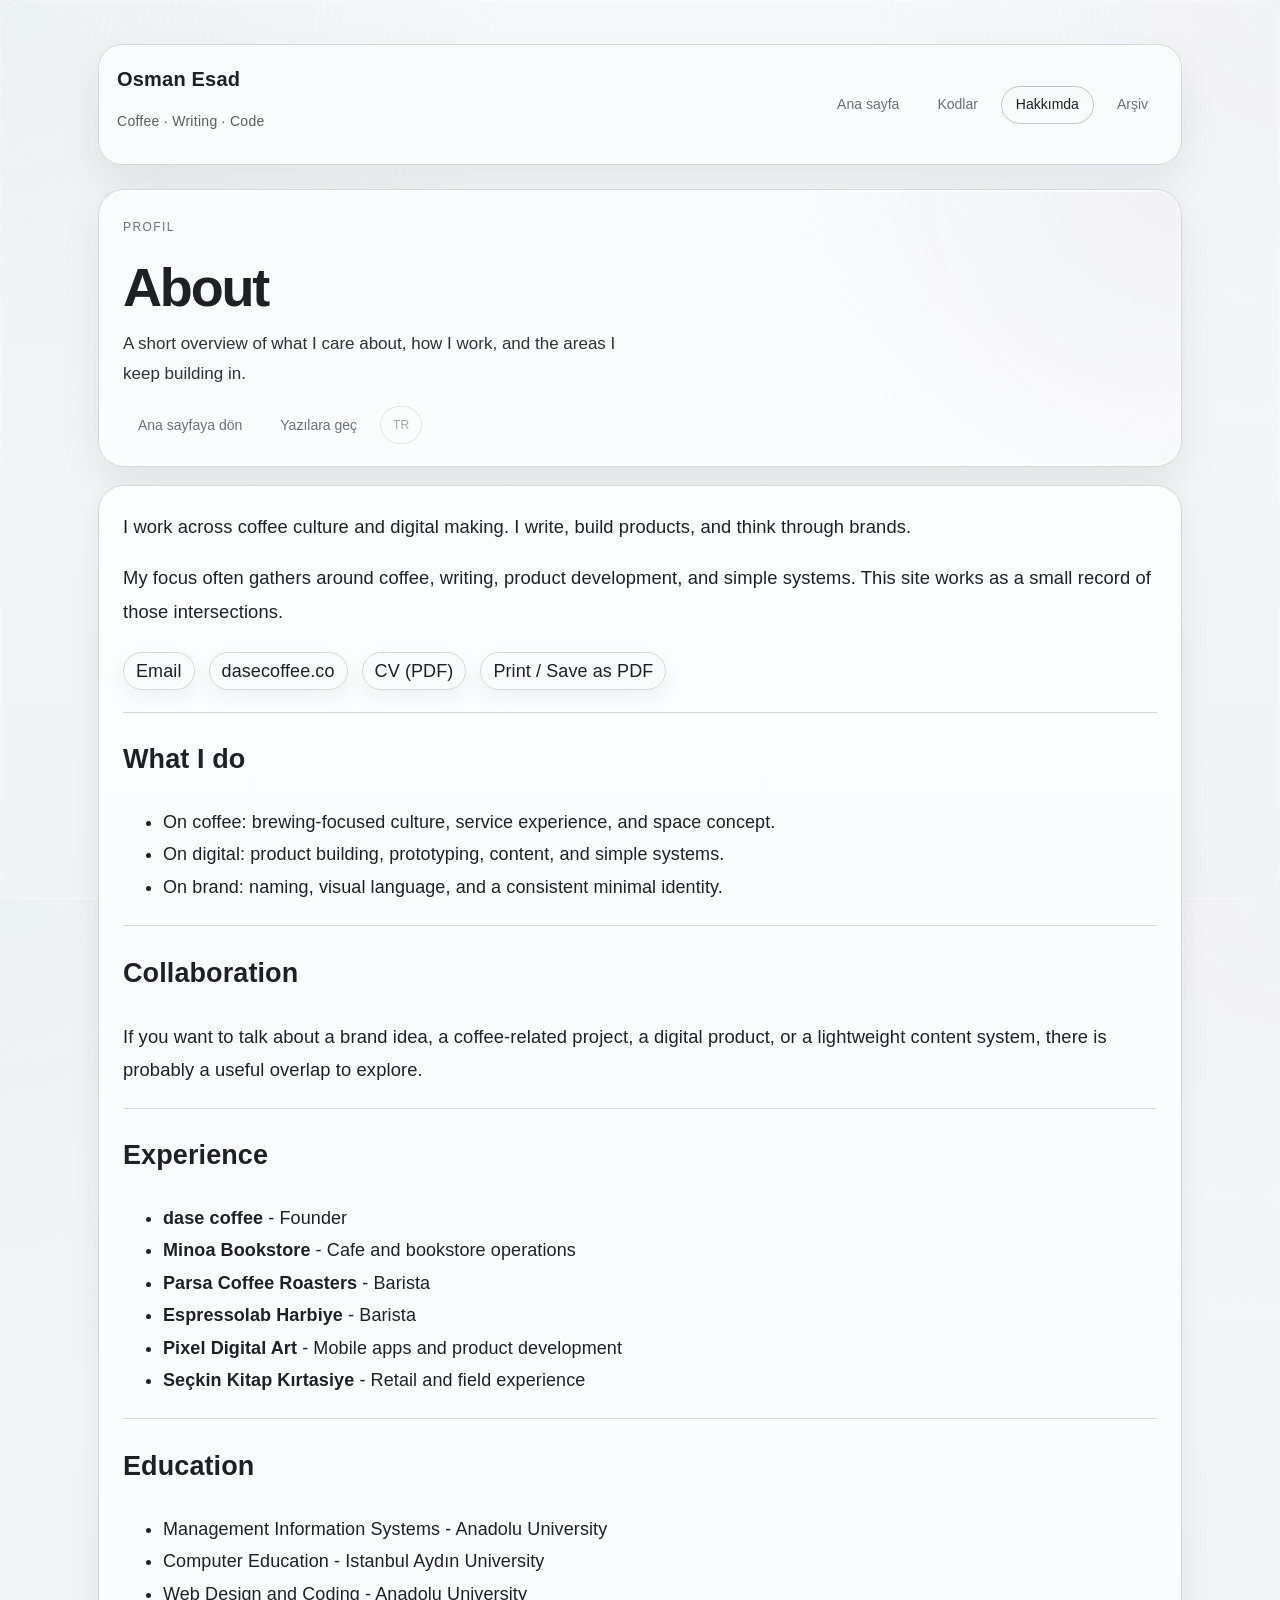
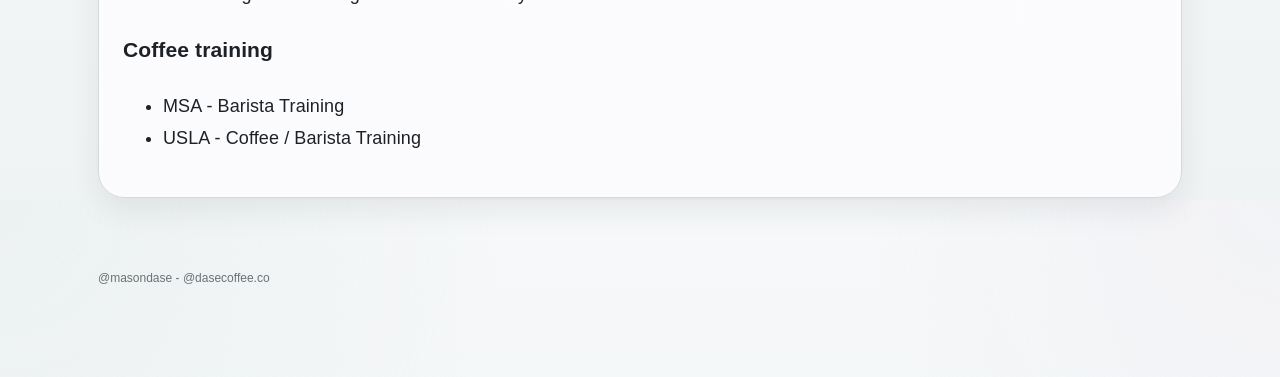
==== about.html @ 0a81fb75 "Finalize site polish and reader controls" ====
<!doctype html>
<html lang="tr">
<head>
  <meta charset="UTF-8" />
  <meta name="viewport" content="width=device-width, initial-scale=1.0" />
  <link rel="icon" href="./triquetra.png" type="image/x-icon" />
  <title>Osman Esad - Hakkımda</title>
  <meta
    name="description"
    content="Osman Esad Hoşbak - kahve, ürün geliştirme, yazı ve sade sistemler etrafında çalışan bir üretici."
  />
  <link rel="stylesheet" href="styles.css" />
  <style>
    .langBlock { display: none; }
    .langBlock.isActive { display: block; }

    .langSwitch {
      background: transparent;
      border: 1px solid var(--line);
      padding: 8px 12px;
      font-size: 12px;
      cursor: pointer;
      border-radius: 999px;
      color: var(--muted);
    }

    .langSwitch:hover {
      color: var(--text);
      background: var(--chip);
    }

    @media print {
      .siteBar,
      .langSwitch,
      .toTop {
        display: none !important;
      }
    }
  </style>
</head>
<body>
<main class="shell subpageShell">
  <header class="siteBar">
    <div class="siteBarBrand">
      <a class="name" href="index.html">Osman Esad</a>
      <p class="subtitle">Coffee · Writing · Code</p>
    </div>

    <nav class="siteBarNav" aria-label="Site bölümleri">
      <a class="sitePill" href="index.html">Ana sayfa</a>
      <a class="sitePill" href="projects.html">Kodlar</a>
      <a class="sitePill" href="about.html" aria-current="page">Hakkımda</a>
      <a class="sitePill" href="archive.html">Arşiv</a>
    </nav>
  </header>

  <section class="sectionHero">
    <div class="sectionHeroCard">
      <span class="homeEyebrow">Profil</span>
      <h1>
        <span class="langBlock isActive" data-lang="tr">Hakkımda</span>
        <span class="langBlock" data-lang="en">About</span>
      </h1>
      <p class="sectionHeroLead">
        <span class="langBlock isActive" data-lang="tr">
          Burada; neyin peşinde olduğumu, nasıl çalıştığımı ve hangi alanlarda üretmeye devam ettiğimi kısaca bulabilirsin.
        </span>
        <span class="langBlock" data-lang="en">
          A short overview of what I care about, how I work, and the areas I keep building in.
        </span>
      </p>
      <div class="sectionHeroActions">
        <a class="sitePill" href="index.html">Ana sayfaya dön</a>
        <a class="sitePill" href="archive.html">Yazılara geç</a>
        <button id="langToggle" class="langSwitch" type="button" aria-label="Switch language">
          <span class="langBlock isActive" data-lang="tr">EN</span>
          <span class="langBlock" data-lang="en">TR</span>
        </button>
      </div>
    </div>
  </section>

  <article class="aboutBody">
    <section class="langBlock isActive" data-lang="tr">
      <p>
        Kahve kültürü ile dijital üretimi bir arada sürdürüyorum.
        Yazıyor, ürünler geliştiriyor ve markalar üzerine düşünüyorum.
      </p>

      <p>
        İlgim çoğunlukla kahve, yazı, ürün geliştirme ve sade sistemler etrafında toplanıyor.
        Bu site de o kesişimlerin bir kaydı gibi çalışıyor.
      </p>

      <div class="actions" style="flex-wrap: wrap;">
        <a class="action" href="mailto:byesad@gmail.com" style="text-decoration:none;">E-posta</a>
        <a class="action" href="https://dasecoffee.co" target="_blank" rel="noopener" style="text-decoration:none;">dasecoffee.co</a>
        <a class="action" href="assets/Osman_Esad_Hosbak_CV_TR_2026.pdf" target="_blank" rel="noopener" style="text-decoration:none;">CV (PDF)</a>
        <a class="action" href="#" onclick="window.print(); return false;" style="text-decoration:none;">Yazdır / PDF al</a>
      </div>

      <hr />

      <h2>Ne yapıyorum?</h2>
      <ul>
        <li>Kahve tarafında: demleme odaklı kültür, servis deneyimi ve mekân kurgusu.</li>
        <li>Dijital tarafta: ürün geliştirme, prototipleme, içerik ve basit sistemler.</li>
        <li>Marka tarafında: isimlendirme, görsel dil ve tutarlı bir kimlik.</li>
      </ul>

      <hr />

      <h2>İş birliği</h2>
      <p>
        Yeni bir marka fikri, kahve odaklı bir proje, dijital bir ürün ya da hafif ama düzenli bir içerik sistemi
        üzerine konuşmak istersen ortak bir zemin bulabiliriz.
      </p>

      <hr />

      <h2>Deneyim</h2>
      <ul>
        <li><strong>dase coffee</strong> - Kurucu</li>
        <li><strong>Minoa Bookstore</strong> - Kafe ve kitap tarafında operasyon</li>
        <li><strong>Parsa Coffee Roasters</strong> - Barista</li>
        <li><strong>Espressolab Harbiye</strong> - Barista</li>
        <li><strong>Pixel Digital Art</strong> - Mobil uygulama ve ürün geliştirme</li>
        <li><strong>Seçkin Kitap Kırtasiye</strong> - Perakende satış ve saha deneyimi</li>
      </ul>

      <hr />

      <h2>Eğitim</h2>
      <ul>
        <li>Yönetim Bilişim Sistemleri - Anadolu Üniversitesi</li>
        <li>Bilgisayar Öğretmenliği - İstanbul Aydın Üniversitesi</li>
        <li>Web Tasarım ve Kodlama - Anadolu Üniversitesi</li>
      </ul>

      <h3>Kahve eğitimleri</h3>
      <ul>
        <li>MSA - Barista Eğitimi</li>
        <li>USLA - Kahve / Barista Eğitimi</li>
      </ul>
    </section>

    <section class="langBlock" data-lang="en">
      <p>
        I work across coffee culture and digital making.
        I write, build products, and think through brands.
      </p>

      <p>
        My focus often gathers around coffee, writing, product development, and simple systems.
        This site works as a small record of those intersections.
      </p>

      <div class="actions" style="flex-wrap: wrap;">
        <a class="action" href="mailto:byesad@gmail.com" style="text-decoration:none;">Email</a>
        <a class="action" href="https://dasecoffee.co" target="_blank" rel="noopener" style="text-decoration:none;">dasecoffee.co</a>
        <a class="action" href="assets/Osman_Esad_Hosbak_CV_EN_2026.pdf" target="_blank" rel="noopener" style="text-decoration:none;">CV (PDF)</a>
        <a class="action" href="#" onclick="window.print(); return false;" style="text-decoration:none;">Print / Save as PDF</a>
      </div>

      <hr />

      <h2>What I do</h2>
      <ul>
        <li>On coffee: brewing-focused culture, service experience, and space concept.</li>
        <li>On digital: product building, prototyping, content, and simple systems.</li>
        <li>On brand: naming, visual language, and a consistent minimal identity.</li>
      </ul>

      <hr />

      <h2>Collaboration</h2>
      <p>
        If you want to talk about a brand idea, a coffee-related project, a digital product,
        or a lightweight content system, there is probably a useful overlap to explore.
      </p>

      <hr />

      <h2>Experience</h2>
      <ul>
        <li><strong>dase coffee</strong> - Founder</li>
        <li><strong>Minoa Bookstore</strong> - Cafe and bookstore operations</li>
        <li><strong>Parsa Coffee Roasters</strong> - Barista</li>
        <li><strong>Espressolab Harbiye</strong> - Barista</li>
        <li><strong>Pixel Digital Art</strong> - Mobile apps and product development</li>
        <li><strong>Seçkin Kitap Kırtasiye</strong> - Retail and field experience</li>
      </ul>

      <hr />

      <h2>Education</h2>
      <ul>
        <li>Management Information Systems - Anadolu University</li>
        <li>Computer Education - Istanbul Aydın University</li>
        <li>Web Design and Coding - Anadolu University</li>
      </ul>

      <h3>Coffee training</h3>
      <ul>
        <li>MSA - Barista Training</li>
        <li>USLA - Coffee / Barista Training</li>
      </ul>
    </section>
  </article>

  <footer>@masondase - @dasecoffee.co</footer>
</main>

<script>
  const toggle = document.getElementById("langToggle");

  function setLang(lang) {
    document.documentElement.lang = lang;

    document.querySelectorAll(".langBlock").forEach((el) => {
      const elLang = el.getAttribute("data-lang");
      if (!elLang) return;
      el.classList.toggle("isActive", elLang === lang);
    });

    document.title = lang === "tr" ? "Osman Esad - Hakkımda" : "Osman Esad - About";

    try { localStorage.setItem("about_lang", lang); } catch (_) {}
  }

  const saved = (() => {
    try {
      const v = localStorage.getItem("about_lang");
      if (v === "tr" || v === "en") return v;
    } catch (_) {}
    const navLang = (navigator.language || "").toLowerCase();
    return navLang.startsWith("tr") ? "tr" : "en";
  })();

  setLang(saved);

  toggle.addEventListener("click", () => {
    const next = document.documentElement.lang === "tr" ? "en" : "tr";
    setLang(next);
  });
</script>

<button class="toTop" id="toTop" aria-label="Sayfa başına dön" title="Yukarı">↑</button>
<script>
  const toTopBtn = document.getElementById("toTop");
  if (toTopBtn) {
    const toggleTop = () => toTopBtn.classList.toggle("show", window.scrollY > 500);
    window.addEventListener("scroll", toggleTop, { passive: true });
    toggleTop();
    toTopBtn.addEventListener("click", () => window.scrollTo({ top: 0, behavior: "smooth" }));
  }
</script>
</body>
</html>
---- styles.css ----
:root{
  --bg:#f0f3f4;--text:#1d2126;--muted:#697279;--line:#d3d9dd;
  --chip:#fafbfc;--chipText:#1d2126;--shadow: rgba(29,33,38,0.08);
  --accent:#d3dfde;--accent-strong:#9bb2b0;--surface:#fcfdfe;
  --plum:#8a8196;--plum-soft:#e6e1ec;
  --fontSize:19px;
  --readerFontSize:19px;
  --fontBody:"Segoe UI Variable Text","Segoe UI","Noto Sans","Tahoma","Helvetica Neue",Arial,sans-serif;
  --fontDisplay:"Segoe UI Variable Display","Segoe UI Variable Text","Segoe UI","Noto Sans","Helvetica Neue",Arial,sans-serif;
}

*{box-sizing:border-box;}
html,body{height:100%;}
body{
  margin:0;background:
    radial-gradient(circle at top left, color-mix(in srgb, var(--accent) 28%, transparent) 0%, transparent 32%),
    radial-gradient(circle at top right, color-mix(in srgb, var(--plum-soft) 24%, transparent) 0%, transparent 26%),
    linear-gradient(180deg, #f6f8f9 0%, var(--bg) 100%);
  color:var(--text);
  font-family:var(--fontBody);
  line-height:1.8;-webkit-font-smoothing:antialiased;text-rendering:optimizeLegibility;
  position:relative;
}

.shell{max-width:1080px;margin:0 auto;padding:44px 18px 88px;}
header{display:flex;align-items:flex-start;justify-content:space-between;gap:16px;margin-bottom:18px;}
.homeShell{max-width:1120px;}
.homeHeader{margin-bottom:30px;}
.name{
  font-size:20px;
  font-weight:700;
  letter-spacing:0.01em;
  color:var(--text);
  text-decoration:none;
  font-family:var(--fontDisplay);
}

.name:hover{
  opacity:.55; /* çok hafif bir geri bildirim */
}


/* Layout: içerik + sağ menü */
.layout{display:grid;grid-template-columns: 1fr 260px;gap:28px;align-items:start;margin-top:18px;}
.page{max-width:760px;padding-right:2px;}

aside{
  position:sticky;top:14px;align-self:start;
  border:none;background:transparent;box-shadow:none;overflow:visible;
  padding-left:12px;border-left:1px solid var(--line);
}
.asideHeader{display:flex;align-items:center;justify-content:space-between;gap:10px;padding:0 0 10px;border-bottom:1px solid var(--line);margin-bottom:10px;}
.asideTitle{font-size:12px;color:var(--muted);letter-spacing:0.2px;}
.asideActions{display:flex;gap:8px;align-items:center;}

.asideBtn{
  border:1px solid transparent;background:transparent;color:var(--muted);
  border-radius:999px;height:30px;padding:0 10px;cursor:pointer;font-size:13px;
  text-decoration:none;display:inline-flex;align-items:center;
}
.asideBtn:hover{color:var(--text);background:color-mix(in srgb, var(--surface) 84%, var(--accent) 16%);border-color:color-mix(in srgb, var(--accent-strong) 28%, var(--line) 72%);}
.asideBtn:active{transform:translateY(1px);}

.postList{list-style:none;padding:0;margin:0;display:flex;flex-direction:column;gap:8px;max-height:calc(100vh - 190px);overflow:auto;}
.postLink{display:block;text-decoration:none;color:var(--text);padding:6px 2px;border-radius:10px;}
.postLink:hover{background:color-mix(in srgb, var(--chip) 55%, transparent);}
.postLink[aria-current="true"]{background:color-mix(in srgb, var(--chip) 75%, transparent);}
.postMeta{display:block;font-size:12px;color:var(--muted);margin-top:2px;}

.toolbar{
  display:flex;align-items:center;justify-content:space-between;gap:12px;
  padding:10px 12px;border:1px solid var(--line);border-radius:14px;
  background:color-mix(in srgb, var(--surface) 92%, var(--accent) 8%);
  box-shadow:0 6px 20px var(--shadow);margin:10px 0 24px;
}
.group{display:flex;align-items:center;gap:10px;min-width:0;}
.label{font-size:12px;color:var(--muted);white-space:nowrap;}
.seg{display:flex;gap:6px;align-items:center;}
.iconBtn{
  width:34px;height:34px;border-radius:10px;border:1px solid var(--line);
  background:var(--chip);color:var(--chipText);display:grid;place-items:center;cursor:pointer;user-select:none;
}
.iconBtn:hover{filter:brightness(0.98);}
.iconBtn:active{transform:translateY(1px);}

.dots{display:flex;gap:8px;align-items:center;}
.dot{width:16px;height:16px;border-radius:999px;border:1px solid color-mix(in srgb, var(--text) 18%, transparent);cursor:pointer;position:relative;overflow:hidden;}
.dot[aria-pressed="true"]::after{content:"";position:absolute;inset:3px;border-radius:999px;border:1.5px solid color-mix(in srgb, var(--text) 55%, transparent);}

.divider{height:1px;background:var(--line);margin:18px 0 26px;}

article{font-size:var(--fontSize);letter-spacing:0.1px;}
article h1{font-size:32px;line-height:1.15;margin:0 0 14px;font-weight:700;letter-spacing:-0.02em;font-family:var(--fontDisplay);}
article h2,
article h3,
.archiveTitle,
.homePanelHeader h2,
.readerHeader h2,
.quickCard strong,
.featuredEntry strong,
.stackLink strong,
.sectionHeroCard h1{
  font-family:var(--fontDisplay);
  font-weight:700;
}
.archiveItem .t,
.homeListTitle{
  font-family:var(--fontDisplay);
}
.dateLine{font-size:13px;color:var(--muted);margin-bottom:18px;}
article p{margin:0 0 18px;font-size:1.02em;}
article blockquote{margin:0 0 18px;padding:4px 0 4px 16px;border-left:3px solid color-mix(in srgb, var(--accent-strong) 68%, var(--plum) 32%);color:color-mix(in srgb, var(--text) 82%, var(--muted) 18%);}
article pre{padding:12px 14px;border-radius:14px;border:1px solid var(--line);background:linear-gradient(180deg, color-mix(in srgb, var(--surface) 88%, var(--accent) 12%), color-mix(in srgb, var(--surface) 96%, var(--plum-soft) 4%));overflow:auto;box-shadow:inset 0 1px 0 rgba(255,255,255,0.7);}
article hr{border:none;border-top:1px solid var(--line);margin:22px 0;}
article a{color:inherit;text-decoration:underline;text-decoration-color:color-mix(in srgb, var(--text) 30%, transparent);text-underline-offset:3px;}

.actions{display:flex;align-items:center;gap:14px;margin-top:24px;}
.action{
  display:inline-flex;align-items:center;gap:8px;border:1px solid var(--line);
  background:linear-gradient(180deg, color-mix(in srgb, var(--surface) 90%, var(--accent) 10%), color-mix(in srgb, var(--surface) 96%, var(--plum-soft) 4%));color:var(--chipText);padding:9px 12px;border-radius:999px;cursor:pointer;user-select:none;
  box-shadow:0 8px 20px rgba(28,32,37,0.06), inset 0 1px 0 rgba(255,255,255,0.72);
}
.action:hover{filter:brightness(0.98);}
.action:active{transform:translateY(1px);}
.count{font-size:13px;color:var(--muted);padding-left:2px;}
.heart,
.plane{width:15px;height:15px;display:block;}
/* --- HEART (like) clipping fix --- */
/* --- Heart: clip + alignment fix (safe) --- */
.action{ line-height: 1; }

.action .heart{
  overflow: visible;   /* SVG stroke taşarsa kesilmesin */
}



.liked .heartPath{fill:#e11d48;stroke:#e11d48;}



footer{margin-top:70px;color:var(--muted);font-size:12px;}

/* Archive page */
.shell-archive{max-width:920px;}
.archiveHeader{display:flex;align-items:baseline;justify-content:space-between;gap:12px;flex-wrap:wrap;margin-bottom:18px;}
.archiveTitle{font-size:22px;font-weight:700;letter-spacing:-0.2px;margin:0;}
.archiveMeta{font-size:13px;color:var(--muted);}
.archiveTopbar{display:flex;gap:10px;align-items:center;flex-wrap:wrap;}
.archiveControls{display:flex;gap:10px;align-items:center;flex-wrap:wrap;margin:18px 0 14px;}
.archiveSearch{border:1px solid var(--line);border-radius:999px;padding:10px 12px;font-size:14px;min-width:260px;background:var(--surface);color:var(--text);}
.archiveList2{list-style:none;padding:0;margin:18px 0 0;display:flex;flex-direction:column;gap:10px;}
.archiveItem{border:1px solid var(--line);background:color-mix(in srgb, var(--surface) 88%, var(--accent) 12%);border-radius:16px;padding:12px 12px;}
.archiveItem{box-shadow:0 10px 24px rgba(28,32,37,0.05), inset 0 1px 0 rgba(255,255,255,0.7);}
.archiveItem a{text-decoration:none;color:var(--text);}
.archiveItem a:hover{text-decoration:underline;}
.archiveItem .t{font-weight:650;}
.archiveItem .e{font-size:13px;color:var(--muted);margin-top:6px;}
.archiveItem .d{font-size:12px;color:var(--muted);margin-top:8px;}

@media (max-width:920px){
  .layout{grid-template-columns:1fr;}
  aside{position:relative;top:auto;padding-left:0;border-left:none;border-top:1px solid var(--line);padding-top:14px;}
  .postList{max-height:none;}
  
}

/* ================================
   Medium içerik – responsive fix
   ================================ */

/* Görseller ve medya elemanları taşmasın */
#content img,
#content video,
#content iframe,
#content embed,
#content object {
  max-width: 100%;
  height: auto;
  display: block;
}

/* Medium bazen inline width verir → ez */
#content img {
  width: auto !important;
}

/* Figure / caption düzeni */
#content figure {
  margin: 0 0 18px;
}

#content figcaption {
  font-size: 12px;
  color: var(--muted);
  margin-top: 8px;
  line-height: 1.4;
}

/* Uzun kelime / link / code taşmaları */
#content {
  overflow-wrap: anywhere;
  word-break: break-word;
}

/* Geniş code blokları yatay kayabilsin */
#content pre {
  max-width: 100%;
  overflow-x: auto;
}

/* YouTube / iframe embed’ler */
#content iframe {
  width: 100%;
  max-width: 100%;
  aspect-ratio: 16 / 9;
  border: none;
}

/* --- Archive timeline --- */
.timeline{
  display:flex;
  flex-wrap:wrap;
  gap:10px;
  margin: 10px 0 18px;
}

.timeline button{
  border:none;
  background:transparent;
  color:var(--muted);
  font-size:13px;
  cursor:pointer;
  padding:4px 6px;
  border-radius:6px;
}

.timeline button:hover{
  color:var(--text);
  background:var(--chip);
}

/* --- Scroll to top button --- */
.toTop{
  position: fixed;
  right: 16px;
  bottom: 16px;
  width: 42px;
  height: 42px;
  border-radius: 999px;
  border: 1px solid var(--line);
  background: var(--chip);
  color: var(--text);
  cursor: pointer;
  display: grid;
  place-items: center;
  box-shadow: 0 10px 30px var(--shadow);
  opacity: 0;
  pointer-events: none;
  transform: translateY(6px);
  transition: opacity .15s ease, transform .15s ease;
}

.toTop.show{
  opacity: 1;
  pointer-events: auto;
  transform: translateY(0);
}

.toTop:hover{ filter: brightness(0.98); }
.toTop:active{ transform: translateY(1px); }

/* --- Mobile quick posts access --- */
.mobileMenuBtn{
  display:none;
  
  background:transparent;
  color:var(--muted);
  font-size:14px;
  padding:6px 10px;
  border-radius:10px;
  cursor:pointer;
  border-color: rgb(80, 80, 80);
}
.mobileMenuBtn:hover{ color:var(--text); background:var(--chip); }

/* Drawer (mobile) */
.drawerBackdrop{
  position:fixed;
  inset:0;
  background: rgba(0,0,0,0.25);
  backdrop-filter: blur(6px);
  z-index: 50;
}

.drawer{
  position:fixed;
  left:0; right:0; bottom:0;
  background: var(--bg);
  border-top:1px solid var(--line);
  border-radius: 16px 16px 0 0;
  padding: 10px 12px 14px;
  z-index: 60;
  max-height: 72vh;
  overflow:auto;
  box-shadow: 0 -18px 40px var(--shadow);
}

.drawerTop{
  display:flex;
  align-items:center;
  justify-content:space-between;
  gap:10px;
  padding: 6px 2px 10px;
  border-bottom: 1px solid var(--line);
  margin-bottom: 10px;
}

.drawerTitle{ font-size:12px; color:var(--muted); letter-spacing:.2px; }

.drawerClose{
  border:1px solid var(--line);
  background: var(--chip);
  color: var(--text);
  border-radius: 10px;
  width: 34px;
  height: 34px;
  cursor:pointer;
}

.drawerList{
  list-style:none;
  padding:0;
  margin:0;
  display:flex;
  flex-direction:column;
  gap:6px;
}

.drawerLink{
  display:block;
  text-decoration:none;
  color:var(--text);
  padding: 10px 10px;
  border-radius: 12px;
}
.drawerLink:hover{ background: var(--chip); }

.drawerMeta{ display:block; font-size:12px; color:var(--muted); margin-top:4px; }

.drawerArchive{
  display:inline-flex;
  margin-top: 10px;
  text-decoration:none;
  color:var(--muted);
  padding: 8px 10px;
  border-radius: 999px;
}
.drawerArchive:hover{ color:var(--text); background: var(--chip); }

/* Mobilde header’a “Yazılar” butonu aç */
@media (max-width: 920px){
  header{ align-items:center; }
  .mobileMenuBtn{ display:inline-flex; }
}

/* --- Like heart final fix --- */
.action{
  line-height: 1;
}

.action .heart{
  overflow: visible;
  flex-shrink: 0;
}

/* ===============================
   Social icons (brand SVG imgs)
   =============================== */

.iconLinks{
  display:flex;
  gap:10px;
  flex-wrap:wrap;
  justify-content:flex-end;
}

.social{
  width:32px;
  height:32px;
  display:grid;
  place-items:center;
  border-radius:10px;
  text-decoration:none;
  transition: background .15s ease, transform .15s ease, border-color .15s ease;
  border:1px solid transparent;
}

.social img{
  width:18px;
  height:18px;
  display:block;
}

.social:hover{
  background: color-mix(in srgb, var(--surface) 84%, var(--accent) 16%);
  border-color: color-mix(in srgb, var(--accent-strong) 36%, var(--line) 64%);
  transform: translateY(-1px);
}

.social:active{
  transform: translateY(0);
}

/* Text link inside iconLinks (e.g., Hakkımda) */
.textLink{
  border:none;
  background:transparent;
  color:var(--muted);
  border-radius:999px;
  height:32px;
  padding:0 10px;
  cursor:pointer;
  font-size:13px;
  text-decoration:none;
  display:inline-flex;
  align-items:center;
  line-height:32px;
}

.textLink:hover{ color:var(--text); background:var(--chip); }
.textLink:active{ transform: translateY(1px); }

.textLink.active,
.textLink[aria-current="page"]{
  color:var(--text);
  background:color-mix(in srgb, var(--chip) 75%, transparent);
}

@media (max-width: 920px){
  .iconLinks{
    justify-content:flex-start;
  }
}

.build-badge {
  margin-top: 14px;
  font-size: 12px;
  opacity: .75;
}

.build-badge a {
  text-decoration: none;
  border-bottom: 1px solid currentColor;
}

.site-title{
  display:flex;
  align-items: baseline;
  gap: 10px;
  flex-wrap: wrap;          /* ✅ taşmayı engeller */
}

.beta-badge{
  font-size: 12px;
  letter-spacing: .04em;
  opacity: .5;
  text-transform: lowercase;
  white-space: nowrap;      /* desktop'ta tek satır */
}

/* Mobil: badge alt satıra geçsin */
@media (max-width: 520px){
  .beta-badge{
    white-space: normal;    /* ✅ gerekirse satır kır */
    font-size: 11px;
    opacity: .45;
  }
}

/* ===== NAVIGATION ===== */

.nav {
  display: flex;
  gap: 18px;
}

.nav a {
  text-decoration: none;
  color: inherit;
  font-size: 14px;
  opacity: 0.7;
  transition: opacity 0.2s ease, border-color 0.2s ease;
  border-bottom: 1px solid transparent;
  padding-bottom: 2px;
}

.nav a:hover {
  opacity: 1;
}

.nav a.active {
  opacity: 1;
  border-bottom: 1px solid currentColor;
}

/* Brand link */
.brand {
  text-decoration: none;
  color: inherit;
  font-weight: 600;
}

/* Header layout iyileştirme */
.top {
  border-bottom: 1px solid rgba(0,0,0,0.06);
  margin-bottom: 32px;
}

.top .wrap {
  display: flex;
  justify-content: space-between;
  align-items: center;
  padding: 20px 0;
}

.subtitle {
  margin-top: 6px;
  font-size: 14px;
  opacity: 0.72;
  letter-spacing:.02em;
}

.homeHero{
  display:grid;
  grid-template-columns:minmax(0, 1.25fr) minmax(320px, 0.75fr);
  gap:22px;
  margin: 8px 0 22px;
}

.heroCopy,
.homePanel,
.homeIntroCard,
.quickCard{
  border:1px solid var(--line);
  background:linear-gradient(180deg, color-mix(in srgb, var(--surface) 92%, var(--accent) 8%), color-mix(in srgb, var(--surface) 97%, var(--plum-soft) 3%));
  box-shadow:0 18px 40px var(--shadow), inset 0 1px 0 rgba(255,255,255,0.78);
  position:relative;
}

.heroCopy::before,
.homePanel::before,
.homeIntroCard::before,
.quickCard::before,
.readerArticle::before,
.readerAside::before,
.siteBar::before,
.sectionHeroCard::before,
.panelBlock::before,
.aboutBody::before{
  content:"";
  position:absolute;
  inset:1px;
  border-radius:inherit;
  border:1px solid rgba(255,255,255,0.45);
  pointer-events:none;
}

.heroCopy{
  padding:24px 26px;
  border-radius:28px;
  overflow:hidden;
}

.heroCopy::after{
  content:"";
  position:absolute;
  inset:auto -40px -80px auto;
  width:220px;
  height:220px;
  border-radius:999px;
  background:
    radial-gradient(circle, color-mix(in srgb, var(--accent-strong) 24%, transparent) 0%, transparent 58%),
    radial-gradient(circle at 30% 30%, color-mix(in srgb, var(--plum-soft) 18%, transparent) 0%, transparent 64%);
  pointer-events:none;
}

.homeEyebrow{
  display:inline-flex;
  font-size:12px;
  text-transform:uppercase;
  letter-spacing:.12em;
  color:var(--muted);
  margin-bottom:12px;
}

.homeTitle{
  margin:0;
  max-width:11ch;
  font-size:clamp(36px, 6vw, 62px);
  line-height:1;
  letter-spacing:-0.05em;
  text-wrap:balance;
}

.homeLead{
  max-width:48ch;
  font-size:18px;
  line-height:1.72;
  color:color-mix(in srgb, var(--text) 82%, var(--muted) 18%);
  margin:14px 0 0;
  text-wrap:pretty;
}

.homeActions{
  display:flex;
  flex-wrap:wrap;
  gap:12px;
  margin-top:22px;
}

.homePrimary,
.homeSecondary{
  min-height:46px;
  padding:0 18px;
  border-radius:999px;
  display:inline-flex;
  align-items:center;
  justify-content:center;
  font-size:14px;
  text-decoration:none;
  cursor:pointer;
  transition:transform .15s ease, background .15s ease, color .15s ease, border-color .15s ease;
}

.homePrimary{
  background:linear-gradient(135deg, color-mix(in srgb, var(--accent-strong) 74%, var(--plum) 26%), color-mix(in srgb, var(--accent-strong) 54%, var(--plum-soft) 46%));
  color:var(--surface);
  border:1px solid transparent;
  box-shadow:0 14px 28px rgba(126,126,126,0.12);
}

.homeSecondary{
  background:linear-gradient(180deg, color-mix(in srgb, var(--surface) 88%, var(--plum-soft) 12%), color-mix(in srgb, var(--surface) 96%, var(--accent) 4%));
  color:var(--text);
  border:1px solid var(--line);
  box-shadow:inset 0 1px 0 rgba(255,255,255,0.72);
}

.homePrimary:hover,
.homeSecondary:hover,
.quickCard:hover,
.featuredEntry:hover,
.stackLink:hover{
  transform:translateY(-1px);
}

.homeIntroCard{
  border-radius:24px;
  padding:22px 24px;
  align-self:stretch;
  display:flex;
  flex-direction:column;
  justify-content:center;
}

.introLabel,
.quickMeta,
.featuredMeta{
  display:inline-flex;
  font-size:12px;
  letter-spacing:.08em;
  text-transform:uppercase;
  color:var(--muted);
}

.homeIntroCard p,
.compactText{
  margin:10px 0 0;
  font-size:17px;
  line-height:1.7;
}

.quickGrid{
  display:grid;
  grid-template-columns:repeat(4, minmax(0, 1fr));
  gap:14px;
  margin-bottom:22px;
}

.quickCard{
  border-radius:22px;
  padding:20px;
  text-decoration:none;
  color:var(--text);
}

.quickCard strong,
.featuredEntry strong,
.stackLink strong{
  display:block;
  font-size:20px;
  line-height:1.2;
  margin-top:12px;
}

.quickCard p,
.featuredEntry p,
.stackLink span{
  margin:10px 0 0;
  color:color-mix(in srgb, var(--text) 74%, var(--muted) 26%);
  line-height:1.72;
  font-size:15px;
}

.quickCard-primary{
  background:
    radial-gradient(circle at top left, color-mix(in srgb, var(--accent) 22%, transparent) 0%, transparent 38%),
    linear-gradient(145deg, color-mix(in srgb, var(--accent) 38%, var(--surface) 62%), color-mix(in srgb, var(--surface) 86%, var(--plum-soft) 14%));
}

.homeContent{
  display:grid;
  grid-template-columns:minmax(0, 1.35fr) minmax(280px, .8fr);
  gap:18px;
}

.homePanel{
  border-radius:26px;
  padding:22px;
}

.homePanelHeader{
  display:flex;
  align-items:flex-start;
  justify-content:space-between;
  gap:12px;
  margin-bottom:18px;
}

.homePanelHeader h2{
  margin:6px 0 0;
  font-size:28px;
  letter-spacing:-0.03em;
  text-wrap:balance;
}

.featuredEntry{
  display:block;
  padding:20px;
  border-radius:22px;
  background:linear-gradient(180deg, color-mix(in srgb, var(--surface) 90%, var(--accent) 10%), color-mix(in srgb, var(--surface) 96%, var(--plum-soft) 4%));
  color:var(--text);
  text-decoration:none;
  margin-bottom:14px;
  border:1px solid color-mix(in srgb, var(--line) 80%, var(--accent) 20%);
  box-shadow:0 14px 28px rgba(28,32,37,0.06), inset 0 1px 0 rgba(255,255,255,0.75);
}

.homeList{
  list-style:none;
  padding:0;
  margin:0;
  display:flex;
  flex-direction:column;
  gap:10px;
}

.homeListItem a{
  display:grid;
  grid-template-columns:minmax(0, 1fr) auto;
  gap:12px;
  align-items:center;
  text-decoration:none;
  color:var(--text);
  padding:14px 14px;
  border:1px solid transparent;
  border-bottom:1px solid var(--line);
  border-radius:16px;
  transition:background .15s ease, border-color .15s ease, transform .15s ease;
}

.homeListItem:last-child a{
  border-bottom:none;
}

.homeListItem a:hover{
  background:linear-gradient(180deg, color-mix(in srgb, var(--surface) 90%, var(--accent) 10%), color-mix(in srgb, var(--surface) 96%, var(--plum-soft) 4%));
  border-color:color-mix(in srgb, var(--accent-strong) 28%, var(--line) 72%);
  transform:translateY(-1px);
}

.homeListTitle{
  font-size:19px;
  line-height:1.35;
}

.homeListDate{
  font-size:13px;
  color:var(--muted);
  white-space:nowrap;
}

.homeSidebar{
  display:flex;
  flex-direction:column;
  gap:18px;
}

.readerShell{
  margin-top:24px;
  scroll-margin-top:24px;
}

.readerHeader{
  display:flex;
  align-items:flex-start;
  justify-content:space-between;
  gap:16px;
  margin-bottom:18px;
}

.readerHeaderMain{
  min-width:0;
}

.readerHeader h2{
  margin:6px 0 0;
  font-size:clamp(34px, 4.5vw, 54px);
  line-height:1.04;
  letter-spacing:-0.04em;
  text-wrap:balance;
}

.readerDate{
  margin-top:12px;
  color:var(--muted);
  font-size:14px;
}

.readerActions{
  display:flex;
  gap:8px;
  flex-wrap:wrap;
}

.readerTools{
  display:flex;
  flex-wrap:wrap;
  gap:10px;
  align-items:center;
  margin-top:14px;
}

.readerToolsLabel{
  font-size:12px;
  letter-spacing:.08em;
  text-transform:uppercase;
  color:var(--muted);
}

.readerLayout{
  display:grid;
  grid-template-columns:minmax(0, 1.4fr) minmax(260px, .7fr);
  gap:18px;
  align-items:start;
}

.readerArticle{
  border:1px solid var(--line);
  border-radius:26px;
  padding:26px;
  background:linear-gradient(180deg, color-mix(in srgb, var(--surface) 98%, white 2%), color-mix(in srgb, var(--surface) 95%, var(--accent) 5%));
  font-size:var(--readerFontSize);
  line-height:1.86;
  box-shadow:0 20px 42px rgba(28,32,37,0.08), inset 0 1px 0 rgba(255,255,255,0.82);
  position:relative;
}

.readerArticle p,
.readerArticle blockquote,
.readerArticle pre,
.readerArticle figure,
.readerArticle hr{
  margin:0 0 18px;
}

.readerArticle h1,
.readerArticle h2,
.readerArticle h3{
  line-height:1.2;
  letter-spacing:-0.03em;
}

.readerArticle blockquote{
  padding-left:16px;
  border-left:3px solid color-mix(in srgb, var(--plum) 42%, var(--accent-strong) 58%);
  color:color-mix(in srgb, var(--text) 84%, var(--muted) 16%);
}

.readerArticle pre{
  overflow:auto;
  padding:14px;
  border-radius:18px;
  background:var(--chip);
  border:1px solid var(--line);
}

.readerArticle img,
.readerArticle video,
.readerArticle iframe,
.readerArticle embed,
.readerArticle object{
  max-width:100%;
  height:auto;
}

.readerArticle iframe{
  width:100%;
  aspect-ratio:16 / 9;
  border:none;
}

.readerAside{
  border:1px solid var(--line);
  border-radius:26px;
  padding:22px;
  background:linear-gradient(180deg, color-mix(in srgb, var(--surface) 90%, var(--accent) 10%), color-mix(in srgb, var(--surface) 96%, var(--plum-soft) 4%));
  box-shadow:0 18px 34px rgba(28,32,37,0.06), inset 0 1px 0 rgba(255,255,255,0.75);
  position:relative;
}

.stackLinks{
  display:flex;
  flex-direction:column;
  gap:12px;
}

.stackLink{
  display:block;
  padding:16px 18px;
  border-radius:18px;
  background:linear-gradient(180deg, color-mix(in srgb, var(--surface) 88%, var(--accent) 12%), color-mix(in srgb, var(--surface) 96%, var(--plum-soft) 4%));
  text-decoration:none;
  color:var(--text);
  border:1px solid color-mix(in srgb, var(--accent-strong) 18%, var(--line) 82%);
  box-shadow:0 10px 24px rgba(28,32,37,0.04), inset 0 1px 0 rgba(255,255,255,0.72);
}

.compactPanel{
  background:color-mix(in srgb, var(--surface) 84%, var(--accent) 16%);
}

.homeEmpty{
  margin:0;
  color:var(--muted);
}

.subpageShell{
  max-width:1120px;
}

.siteBar{
  margin-bottom:24px;
  padding:16px 18px;
  border:1px solid var(--line);
  border-radius:24px;
  background:linear-gradient(180deg, color-mix(in srgb, var(--surface) 92%, var(--accent) 8%), color-mix(in srgb, var(--surface) 97%, var(--plum-soft) 3%));
  box-shadow:0 18px 40px var(--shadow), inset 0 1px 0 rgba(255,255,255,0.8);
  display:flex;
  align-items:center;
  justify-content:space-between;
  gap:16px;
}

.siteBarBrand{
  display:flex;
  flex-direction:column;
  gap:6px;
  min-width:0;
}

.siteBarNav{
  display:flex;
  flex-wrap:wrap;
  gap:8px;
  justify-content:flex-end;
}

.sitePill{
  min-height:38px;
  padding:0 14px;
  border-radius:999px;
  display:inline-flex;
  align-items:center;
  justify-content:center;
  text-decoration:none;
  font-size:14px;
  color:var(--muted);
  background:transparent;
  border:1px solid transparent;
  transition:background .15s ease, color .15s ease, border-color .15s ease, transform .15s ease;
}

.sitePill:hover{
  color:var(--text);
  background:linear-gradient(180deg, color-mix(in srgb, var(--surface) 88%, var(--accent) 12%), color-mix(in srgb, var(--surface) 96%, var(--plum-soft) 4%));
  transform:translateY(-1px);
}

.sitePill[aria-current="page"]{
  color:var(--text);
  background:linear-gradient(180deg, color-mix(in srgb, var(--surface) 86%, var(--plum-soft) 14%), color-mix(in srgb, var(--surface) 94%, var(--accent) 6%));
  border-color:color-mix(in srgb, var(--plum) 22%, var(--line) 78%);
  box-shadow:inset 0 1px 0 rgba(255,255,255,0.72);
}

.sectionHero{
  display:flex;
  align-items:flex-start;
  justify-content:space-between;
  gap:18px;
  margin-bottom:18px;
}

.sectionHeroCard{
  flex:1;
  border:1px solid var(--line);
  border-radius:26px;
  padding:22px 24px;
  background:
    radial-gradient(circle at top right, color-mix(in srgb, var(--plum-soft) 35%, transparent) 0%, transparent 34%),
    linear-gradient(180deg, color-mix(in srgb, var(--surface) 92%, var(--accent) 8%), color-mix(in srgb, var(--surface) 97%, var(--plum-soft) 3%));
  box-shadow:0 18px 40px var(--shadow), inset 0 1px 0 rgba(255,255,255,0.8);
  position:relative;
}

.sectionHeroCard h1{
  margin:8px 0 0;
  font-size:clamp(32px, 5vw, 54px);
  line-height:1.04;
  letter-spacing:-0.04em;
  text-wrap:balance;
}

.sectionHeroLead{
  margin:14px 0 0;
  max-width:56ch;
  color:color-mix(in srgb, var(--text) 78%, var(--muted) 22%);
  font-size:17px;
  line-height:1.75;
  text-wrap:pretty;
}

.sectionHeroActions{
  display:flex;
  flex-wrap:wrap;
  gap:8px;
  margin-top:18px;
}

.panelBlock{
  border:1px solid var(--line);
  border-radius:24px;
  padding:20px;
  background:linear-gradient(180deg, color-mix(in srgb, var(--surface) 93%, var(--accent) 7%), color-mix(in srgb, var(--surface) 98%, var(--plum-soft) 2%));
  box-shadow:0 12px 30px var(--shadow), inset 0 1px 0 rgba(255,255,255,0.72);
  position:relative;
}

.aboutBody{
  border:1px solid var(--line);
  border-radius:26px;
  padding:24px;
  background:linear-gradient(180deg, color-mix(in srgb, var(--surface) 98%, white 2%), color-mix(in srgb, var(--surface) 95%, var(--plum-soft) 5%));
  box-shadow:0 12px 30px var(--shadow), inset 0 1px 0 rgba(255,255,255,0.82);
  font-size:18px;
  line-height:1.8;
  position:relative;
}

/* =========================
   PRINT / CV MODE
========================= */

@media print {

  /* Sayfa ayarı */
  @page {
    size: A4;
    margin: 20mm;
  }

  body {
    background: #fff !important;
    color: #000 !important;
  }

  /* Header sadeleşsin */
  .iconLinks,
  .toTop,
  #langToggle,
  .actions {
    display: none !important;
  }

  .divider {
    margin: 12px 0 !important;
  }

  /* Daha kompakt metin */
  .shell {
    max-width: 100% !important;
  }

  h1 {
    font-size: 22px;
    margin-bottom: 6px;
  }

  h2 {
    font-size: 16px;
    margin-top: 18px;
    margin-bottom: 6px;
  }

  h3 {
    font-size: 14px;
    margin-top: 14px;
    margin-bottom: 4px;
  }

  p, li {
    font-size: 12px;
    line-height: 1.5;
  }

  ul {
    margin-top: 4px;
    margin-bottom: 8px;
  }

  hr {
    border: none;
    border-top: 1px solid #ccc;
    margin: 10px 0;
  }

  /* Linkler URL olarak da görünsün */
  a::after {
    content: " (" attr(href) ")";
    font-size: 10px;
    color: #555;
  }

  a[href^="mailto:"]::after {
    content: "";
  }

}/* About title + language switch */

@media (max-width: 980px){
  .homeHero,
  .homeContent,
  .quickGrid,
  .readerLayout{
    grid-template-columns:1fr;
  }

  .homeTitle{
    max-width:none;
  }

  .sectionHero,
  .siteBar{
    flex-direction:column;
    align-items:flex-start;
  }

  .siteBarNav{
    justify-content:flex-start;
    width:100%;
  }
}

@media (max-width: 640px){
  .shell{
    padding:22px 12px 84px;
  }

  .heroCopy,
  .homePanel,
  .homeIntroCard,
  .quickCard{
    border-radius:22px;
  }

  .heroCopy,
  .homePanel,
  .homeIntroCard,
  .quickCard,
  .featuredEntry{
    padding:16px;
  }

  .siteBar,
  .sectionHeroCard,
  .panelBlock,
  .aboutBody,
  .readerArticle,
  .readerAside{
    padding:16px;
    border-radius:20px;
  }

  .siteBar{
    gap:12px;
    margin-bottom:18px;
  }

  .siteBarBrand{
    gap:4px;
  }

  .siteBarNav{
    gap:6px;
  }

  .sitePill{
    min-height:34px;
    padding:0 12px;
    font-size:13px;
  }

  .homeTitle{
    font-size:clamp(30px, 11vw, 42px);
    line-height:1.02;
  }

  .homeLead,
  .homeIntroCard p,
  .compactText,
  .sectionHeroLead{
    font-size:16px;
    line-height:1.68;
  }

  .homeActions,
  .sectionHeroActions,
  .actions{
    gap:10px;
  }

  .homePrimary,
  .homeSecondary,
  .action{
    width:100%;
    justify-content:center;
  }

  .quickCard strong,
  .featuredEntry strong,
  .stackLink strong,
  .homePanelHeader h2{
    font-size:24px;
  }

  .homeListTitle{
    font-size:18px;
  }

  .archiveSearch{
    min-width:0;
    width:100%;
    font-size:16px;
  }

  .archiveControls{
    flex-direction:column;
    align-items:stretch;
  }

  .archiveControls .asideBtn{
    width:100%;
    justify-content:center;
    min-height:40px;
  }

  .readerArticle{
    font-size:18px;
    line-height:1.8;
  }

  .homeListItem a{
    grid-template-columns:1fr;
    gap:6px;
    padding:12px 0;
  }

  .homeListDate{
    white-space:normal;
  }

  .readerHeader{
    flex-direction:column;
  }

  .readerTools{
    width:100%;
  }

  .readerHeader h2,
  .sectionHeroCard h1{
    font-size:clamp(28px, 10vw, 38px);
  }
}

@media (max-width: 420px){
  .name{
    font-size:18px;
  }

  .subtitle{
    font-size:13px;
  }

  .homeEyebrow,
  .introLabel,
  .quickMeta,
  .featuredMeta{
    font-size:11px;
  }

  .quickGrid,
  .homeContent,
  .readerLayout{
    gap:14px;
  }
}

.titleRow {
  display: flex;
  justify-content: space-between;
  align-items: center;
}

.langSwitch {
  background: none;
  border: 1px solid rgba(0,0,0,0.2);
  padding: 4px 10px;
  font-size: 12px;
  cursor: pointer;
  border-radius: 4px;
  opacity: 0.6;
  transition: opacity 0.2s ease, border-color 0.2s ease;
}

.langSwitch:hover {
  opacity: 1;
  border-color: rgba(0,0,0,0.4);
}
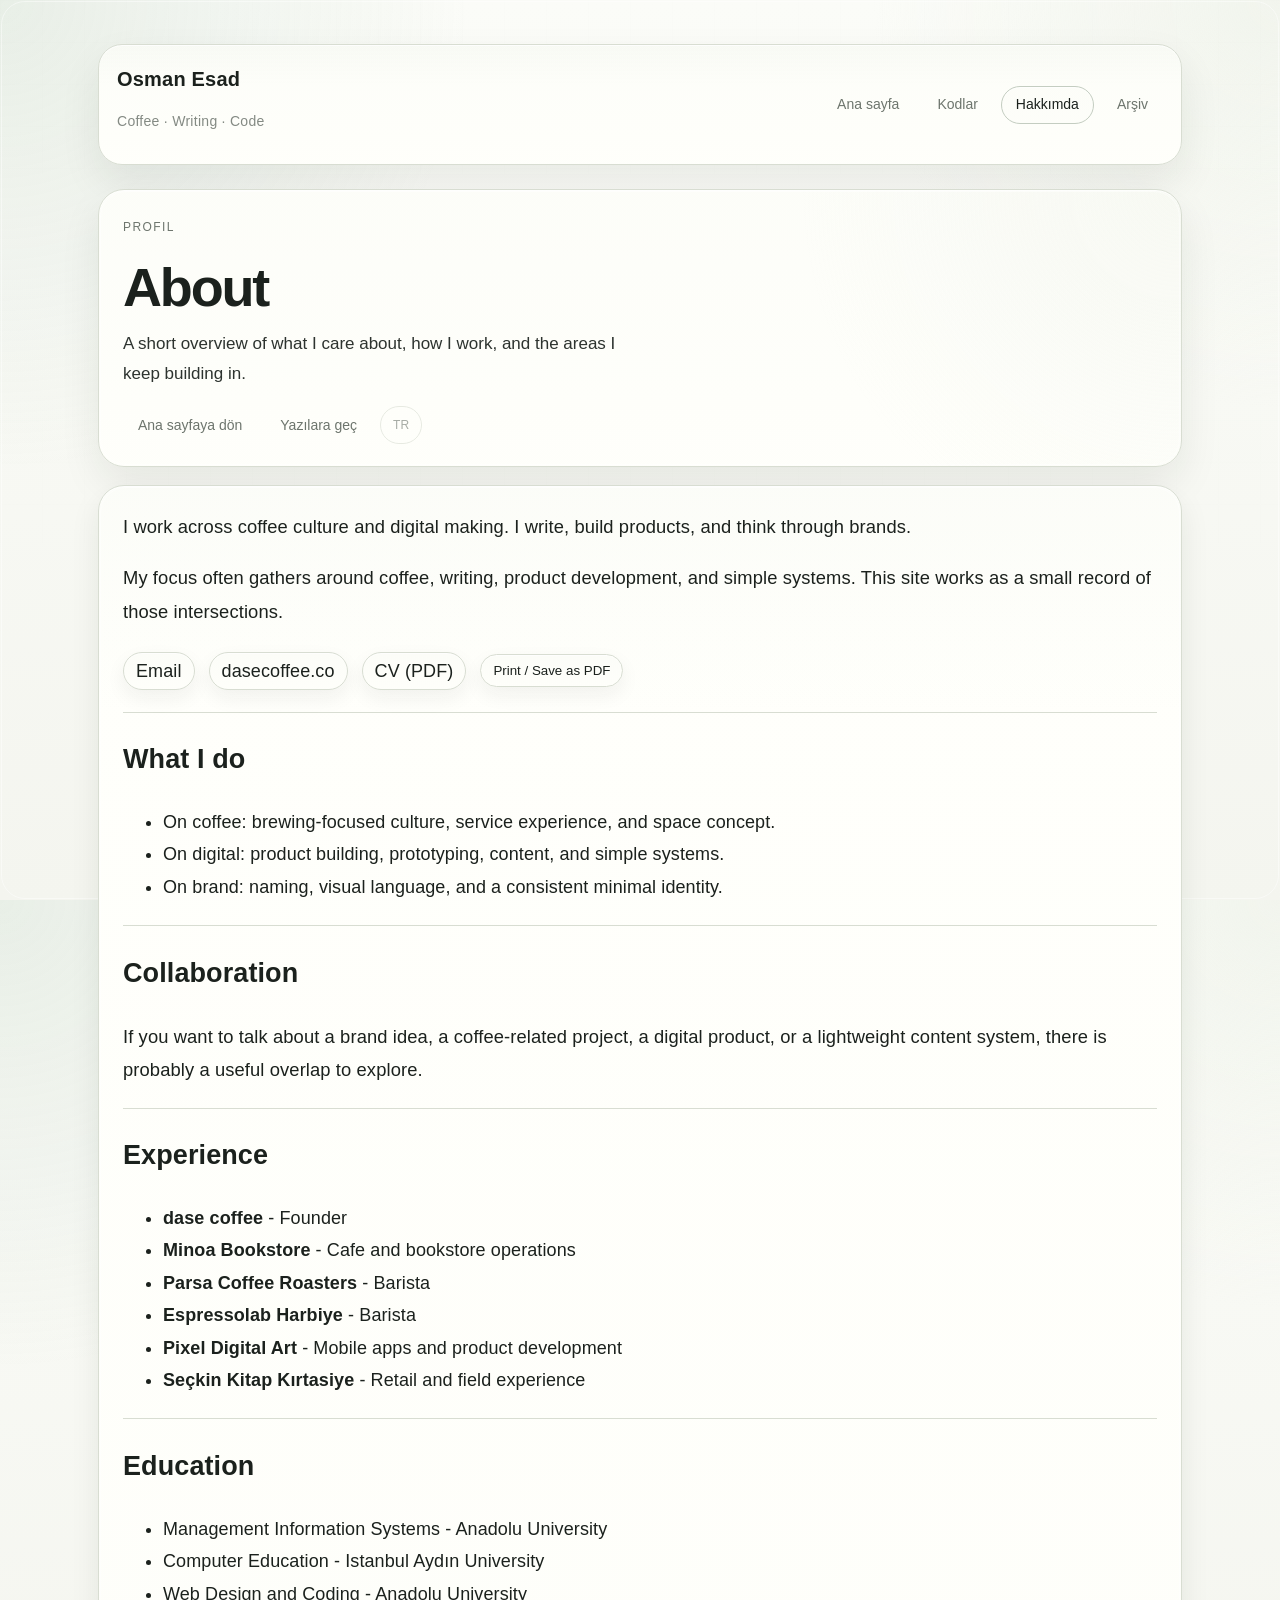
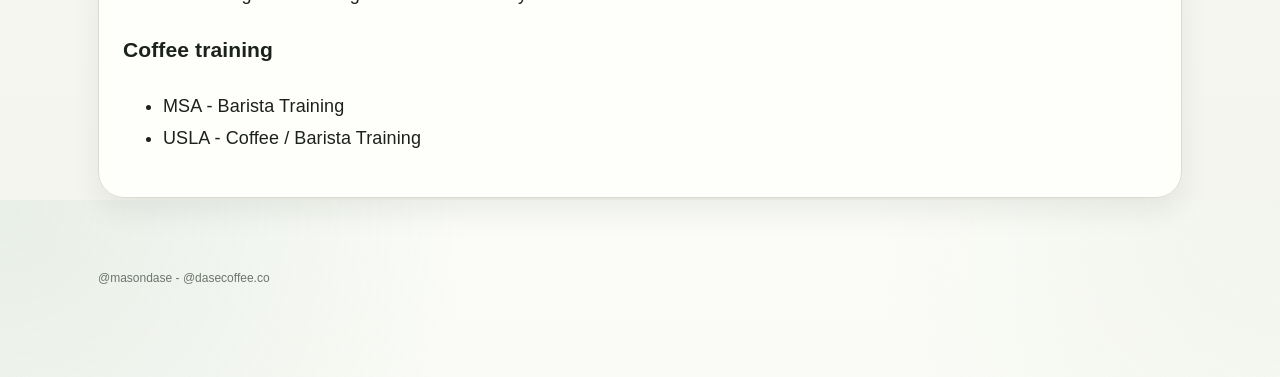
==== commit a4eb85c5: "UI Update #Codex" ====
--- a/about.html
+++ b/about.html
@@ -7,7 +7,22 @@
   <title>Osman Esad - Hakkımda</title>
   <meta
     name="description"
-    content="Osman Esad Hoşbak - kahve, ürün geliştirme, yazı ve sade sistemler etrafında çalışan bir üretici."
+    content="Osman Esad Hoşbak; kahve, ürün geliştirme, yazı ve sade sistemler etrafında çalışan bir üretici."
+  />
+  <link rel="canonical" href="https://osmanesad.com/about.html" />
+  <meta property="og:type" content="website" />
+  <meta property="og:site_name" content="Osman Esad" />
+  <meta property="og:title" content="Osman Esad - Hakkımda" />
+  <meta
+    property="og:description"
+    content="Osman Esad Hoşbak; kahve, ürün geliştirme, yazı ve sade sistemler etrafında çalışan bir üretici."
+  />
+  <meta property="og:url" content="https://osmanesad.com/about.html" />
+  <meta name="twitter:card" content="summary_large_image" />
+  <meta name="twitter:title" content="Osman Esad - Hakkımda" />
+  <meta
+    name="twitter:description"
+    content="Osman Esad Hoşbak; kahve, ürün geliştirme, yazı ve sade sistemler etrafında çalışan bir üretici."
   />
   <link rel="stylesheet" href="styles.css" />
   <style>
@@ -72,7 +87,7 @@
       <div class="sectionHeroActions">
         <a class="sitePill" href="index.html">Ana sayfaya dön</a>
         <a class="sitePill" href="archive.html">Yazılara geç</a>
-        <button id="langToggle" class="langSwitch" type="button" aria-label="Switch language">
+        <button id="langToggle" class="langSwitch" type="button" aria-label="Switch language" aria-pressed="false">
           <span class="langBlock isActive" data-lang="tr">EN</span>
           <span class="langBlock" data-lang="en">TR</span>
         </button>
@@ -96,7 +111,7 @@
         <a class="action" href="mailto:byesad@gmail.com" style="text-decoration:none;">E-posta</a>
         <a class="action" href="https://dasecoffee.co" target="_blank" rel="noopener" style="text-decoration:none;">dasecoffee.co</a>
         <a class="action" href="assets/Osman_Esad_Hosbak_CV_TR_2026.pdf" target="_blank" rel="noopener" style="text-decoration:none;">CV (PDF)</a>
-        <a class="action" href="#" onclick="window.print(); return false;" style="text-decoration:none;">Yazdır / PDF al</a>
+        <button class="action" type="button" id="printTr">Yazdır / PDF al</button>
       </div>
 
       <hr />
@@ -159,7 +174,7 @@
         <a class="action" href="mailto:byesad@gmail.com" style="text-decoration:none;">Email</a>
         <a class="action" href="https://dasecoffee.co" target="_blank" rel="noopener" style="text-decoration:none;">dasecoffee.co</a>
         <a class="action" href="assets/Osman_Esad_Hosbak_CV_EN_2026.pdf" target="_blank" rel="noopener" style="text-decoration:none;">CV (PDF)</a>
-        <a class="action" href="#" onclick="window.print(); return false;" style="text-decoration:none;">Print / Save as PDF</a>
+        <button class="action" type="button" id="printEn">Print / Save as PDF</button>
       </div>
 
       <hr />
@@ -213,9 +228,12 @@
 
 <script>
   const toggle = document.getElementById("langToggle");
+  const printTr = document.getElementById("printTr");
+  const printEn = document.getElementById("printEn");
 
   function setLang(lang) {
     document.documentElement.lang = lang;
+    toggle.setAttribute("aria-pressed", String(lang === "en"));
 
     document.querySelectorAll(".langBlock").forEach((el) => {
       const elLang = el.getAttribute("data-lang");
@@ -242,6 +260,10 @@
   toggle.addEventListener("click", () => {
     const next = document.documentElement.lang === "tr" ? "en" : "tr";
     setLang(next);
+  });
+
+  [printTr, printEn].forEach((button) => {
+    button?.addEventListener("click", () => window.print());
   });
 </script>
 
--- a/styles.css
+++ b/styles.css
@@ -1,8 +1,8 @@
 :root{
-  --bg:#f0f3f4;--text:#1d2126;--muted:#697279;--line:#d3d9dd;
-  --chip:#fafbfc;--chipText:#1d2126;--shadow: rgba(29,33,38,0.08);
-  --accent:#d3dfde;--accent-strong:#9bb2b0;--surface:#fcfdfe;
-  --plum:#8a8196;--plum-soft:#e6e1ec;
+  --bg:#f4f5ef;--text:#1b211d;--muted:#6d756d;--line:#d8ddd2;
+  --chip:#fbfcf8;--chipText:#1b211d;--shadow: rgba(27,33,29,0.08);
+  --accent:#dfe7dc;--accent-strong:#91b29a;--surface:#fffffb;
+  --plum:#7f9483;--plum-soft:#edf1e8;
   --fontSize:19px;
   --readerFontSize:19px;
   --fontBody:"Segoe UI Variable Text","Segoe UI","Noto Sans","Tahoma","Helvetica Neue",Arial,sans-serif;
@@ -13,13 +13,37 @@
 html,body{height:100%;}
 body{
   margin:0;background:
-    radial-gradient(circle at top left, color-mix(in srgb, var(--accent) 28%, transparent) 0%, transparent 32%),
-    radial-gradient(circle at top right, color-mix(in srgb, var(--plum-soft) 24%, transparent) 0%, transparent 26%),
-    linear-gradient(180deg, #f6f8f9 0%, var(--bg) 100%);
+    radial-gradient(circle at top left, color-mix(in srgb, var(--accent-strong) 18%, transparent) 0%, transparent 30%),
+    radial-gradient(circle at top right, color-mix(in srgb, var(--plum-soft) 68%, transparent) 0%, transparent 26%),
+    linear-gradient(180deg, #fbfcf8 0%, var(--bg) 100%);
   color:var(--text);
   font-family:var(--fontBody);
   line-height:1.8;-webkit-font-smoothing:antialiased;text-rendering:optimizeLegibility;
   position:relative;
+}
+
+body::before,
+body::after{
+  content:"";
+  position:fixed;
+  inset:0;
+  pointer-events:none;
+  z-index:-1;
+}
+
+body::before{
+  background-image:
+    linear-gradient(rgba(145,178,154,0.055) 1px, transparent 1px),
+    linear-gradient(90deg, rgba(145,178,154,0.055) 1px, transparent 1px);
+  background-size:42px 42px;
+  mask-image:linear-gradient(180deg, rgba(0,0,0,.14), transparent 82%);
+}
+
+body::after{
+  background:
+    radial-gradient(circle at 15% 20%, rgba(145,178,154,0.16), transparent 0 18%),
+    radial-gradient(circle at 84% 12%, rgba(223,231,220,0.74), transparent 0 18%),
+    radial-gradient(circle at 50% 100%, rgba(145,178,154,0.08), transparent 0 24%);
 }
 
 .shell{max-width:1080px;margin:0 auto;padding:44px 18px 88px;}
@@ -58,7 +82,7 @@
   border-radius:999px;height:30px;padding:0 10px;cursor:pointer;font-size:13px;
   text-decoration:none;display:inline-flex;align-items:center;
 }
-.asideBtn:hover{color:var(--text);background:color-mix(in srgb, var(--surface) 84%, var(--accent) 16%);border-color:color-mix(in srgb, var(--accent-strong) 28%, var(--line) 72%);}
+.asideBtn:hover{color:var(--text);background:color-mix(in srgb, var(--surface) 82%, var(--accent) 18%);border-color:color-mix(in srgb, var(--accent-strong) 28%, var(--line) 72%);box-shadow:0 10px 24px rgba(27,33,29,0.06);}
 .asideBtn:active{transform:translateY(1px);}
 
 .postList{list-style:none;padding:0;margin:0;display:flex;flex-direction:column;gap:8px;max-height:calc(100vh - 190px);overflow:auto;}
@@ -80,7 +104,7 @@
   width:34px;height:34px;border-radius:10px;border:1px solid var(--line);
   background:var(--chip);color:var(--chipText);display:grid;place-items:center;cursor:pointer;user-select:none;
 }
-.iconBtn:hover{filter:brightness(0.98);}
+.iconBtn:hover{filter:brightness(0.99);border-color:color-mix(in srgb, var(--accent-strong) 26%, var(--line) 74%);}
 .iconBtn:active{transform:translateY(1px);}
 
 .dots{display:flex;gap:8px;align-items:center;}
@@ -110,7 +134,7 @@
 .dateLine{font-size:13px;color:var(--muted);margin-bottom:18px;}
 article p{margin:0 0 18px;font-size:1.02em;}
 article blockquote{margin:0 0 18px;padding:4px 0 4px 16px;border-left:3px solid color-mix(in srgb, var(--accent-strong) 68%, var(--plum) 32%);color:color-mix(in srgb, var(--text) 82%, var(--muted) 18%);}
-article pre{padding:12px 14px;border-radius:14px;border:1px solid var(--line);background:linear-gradient(180deg, color-mix(in srgb, var(--surface) 88%, var(--accent) 12%), color-mix(in srgb, var(--surface) 96%, var(--plum-soft) 4%));overflow:auto;box-shadow:inset 0 1px 0 rgba(255,255,255,0.7);}
+article pre{padding:12px 14px;border-radius:14px;border:1px solid var(--line);background:linear-gradient(180deg, color-mix(in srgb, var(--surface) 90%, var(--accent) 10%), color-mix(in srgb, var(--surface) 98%, var(--plum-soft) 2%));overflow:auto;box-shadow:inset 0 1px 0 rgba(255,255,255,0.68);}
 article hr{border:none;border-top:1px solid var(--line);margin:22px 0;}
 article a{color:inherit;text-decoration:underline;text-decoration-color:color-mix(in srgb, var(--text) 30%, transparent);text-underline-offset:3px;}
 
@@ -118,7 +142,7 @@
 .action{
   display:inline-flex;align-items:center;gap:8px;border:1px solid var(--line);
   background:linear-gradient(180deg, color-mix(in srgb, var(--surface) 90%, var(--accent) 10%), color-mix(in srgb, var(--surface) 96%, var(--plum-soft) 4%));color:var(--chipText);padding:9px 12px;border-radius:999px;cursor:pointer;user-select:none;
-  box-shadow:0 8px 20px rgba(28,32,37,0.06), inset 0 1px 0 rgba(255,255,255,0.72);
+  box-shadow:0 8px 20px rgba(27,33,29,0.06), inset 0 1px 0 rgba(255,255,255,0.72);
 }
 .action:hover{filter:brightness(0.98);}
 .action:active{transform:translateY(1px);}
@@ -149,9 +173,10 @@
 .archiveTopbar{display:flex;gap:10px;align-items:center;flex-wrap:wrap;}
 .archiveControls{display:flex;gap:10px;align-items:center;flex-wrap:wrap;margin:18px 0 14px;}
 .archiveSearch{border:1px solid var(--line);border-radius:999px;padding:10px 12px;font-size:14px;min-width:260px;background:var(--surface);color:var(--text);}
+.archiveSearch::placeholder{color:color-mix(in srgb, var(--muted) 88%, transparent);}
 .archiveList2{list-style:none;padding:0;margin:18px 0 0;display:flex;flex-direction:column;gap:10px;}
 .archiveItem{border:1px solid var(--line);background:color-mix(in srgb, var(--surface) 88%, var(--accent) 12%);border-radius:16px;padding:12px 12px;}
-.archiveItem{box-shadow:0 10px 24px rgba(28,32,37,0.05), inset 0 1px 0 rgba(255,255,255,0.7);}
+.archiveItem{box-shadow:0 10px 24px rgba(27,33,29,0.05), inset 0 1px 0 rgba(255,255,255,0.7);}
 .archiveItem a{text-decoration:none;color:var(--text);}
 .archiveItem a:hover{text-decoration:underline;}
 .archiveItem .t{font-weight:650;}
@@ -249,12 +274,12 @@
   height: 42px;
   border-radius: 999px;
   border: 1px solid var(--line);
-  background: var(--chip);
+  background: linear-gradient(180deg, color-mix(in srgb, var(--surface) 80%, var(--accent) 20%), color-mix(in srgb, var(--surface) 96%, black 4%));
   color: var(--text);
   cursor: pointer;
   display: grid;
   place-items: center;
-  box-shadow: 0 10px 30px var(--shadow);
+  box-shadow: 0 10px 30px var(--shadow), 0 0 20px rgba(79,223,138,0.08);
   opacity: 0;
   pointer-events: none;
   transform: translateY(6px);
@@ -267,7 +292,7 @@
   transform: translateY(0);
 }
 
-.toTop:hover{ filter: brightness(0.98); }
+.toTop:hover{ filter: brightness(0.99); border-color:color-mix(in srgb, var(--accent-strong) 30%, var(--line) 70%); }
 .toTop:active{ transform: translateY(1px); }
 
 /* --- Mobile quick posts access --- */
@@ -404,7 +429,8 @@
 
 .social:hover{
   background: color-mix(in srgb, var(--surface) 84%, var(--accent) 16%);
-  border-color: color-mix(in srgb, var(--accent-strong) 36%, var(--line) 64%);
+  border-color: color-mix(in srgb, var(--accent-strong) 32%, var(--line) 68%);
+  box-shadow:0 8px 18px rgba(27,33,29,0.06);
   transform: translateY(-1px);
 }
 
@@ -446,7 +472,8 @@
 .build-badge {
   margin-top: 14px;
   font-size: 12px;
-  opacity: .75;
+  opacity: .76;
+  color:color-mix(in srgb, var(--accent-strong) 42%, var(--text) 58%);
 }
 
 .build-badge a {
@@ -527,8 +554,9 @@
 .subtitle {
   margin-top: 6px;
   font-size: 14px;
-  opacity: 0.72;
+  opacity: 0.76;
   letter-spacing:.02em;
+  color:color-mix(in srgb, var(--muted) 82%, var(--text) 18%);
 }
 
 .homeHero{
@@ -543,8 +571,10 @@
 .homeIntroCard,
 .quickCard{
   border:1px solid var(--line);
-  background:linear-gradient(180deg, color-mix(in srgb, var(--surface) 92%, var(--accent) 8%), color-mix(in srgb, var(--surface) 97%, var(--plum-soft) 3%));
-  box-shadow:0 18px 40px var(--shadow), inset 0 1px 0 rgba(255,255,255,0.78);
+  background:
+    linear-gradient(180deg, rgba(145,178,154,0.06), transparent 22%),
+    linear-gradient(180deg, color-mix(in srgb, var(--surface) 94%, var(--accent) 6%), color-mix(in srgb, var(--surface) 99%, var(--plum-soft) 1%));
+  box-shadow:0 18px 40px var(--shadow), inset 0 1px 0 rgba(255,255,255,0.82);
   position:relative;
 }
 
@@ -562,14 +592,56 @@
   position:absolute;
   inset:1px;
   border-radius:inherit;
-  border:1px solid rgba(255,255,255,0.45);
+  border:1px solid rgba(255,255,255,0.46);
   pointer-events:none;
+}
+
+.heroCopy::before,
+.homePanel::before,
+.homeIntroCard::before,
+.quickCard::before{
+  background:
+    linear-gradient(125deg, transparent 0 82%, rgba(145,178,154,0.08) 82% 83%, transparent 83%),
+    linear-gradient(-145deg, transparent 0 88%, rgba(127,148,131,0.06) 88% 89%, transparent 89%);
 }
 
 .heroCopy{
   padding:24px 26px;
   border-radius:28px;
   overflow:hidden;
+}
+
+.heroBackdrop{
+  position:absolute;
+  inset:0;
+  pointer-events:none;
+}
+
+.heroBackdropMark{
+  position:absolute;
+  opacity:.2;
+}
+
+.heroBackdropMark-grid{
+  top:18px;
+  right:22px;
+  width:138px;
+  height:138px;
+  border-radius:24px;
+  background-image:
+    linear-gradient(to right, color-mix(in srgb, var(--accent-strong) 22%, transparent) 1px, transparent 1px),
+    linear-gradient(to bottom, color-mix(in srgb, var(--accent-strong) 22%, transparent) 1px, transparent 1px);
+  background-size:16px 16px;
+  mask-image:linear-gradient(180deg, rgba(0,0,0,.85), transparent);
+}
+
+.heroBackdropMark-orbit{
+  left:-36px;
+  bottom:12px;
+  width:180px;
+  height:180px;
+  border-radius:50%;
+  border:1px dashed color-mix(in srgb, var(--accent-strong) 24%, transparent);
 }
 
 .heroCopy::after{
@@ -580,9 +652,45 @@
   height:220px;
   border-radius:999px;
   background:
-    radial-gradient(circle, color-mix(in srgb, var(--accent-strong) 24%, transparent) 0%, transparent 58%),
-    radial-gradient(circle at 30% 30%, color-mix(in srgb, var(--plum-soft) 18%, transparent) 0%, transparent 64%);
+    radial-gradient(circle, color-mix(in srgb, var(--accent-strong) 14%, transparent) 0%, transparent 58%),
+    radial-gradient(circle at 30% 30%, color-mix(in srgb, var(--plum-soft) 38%, transparent) 0%, transparent 64%);
   pointer-events:none;
+}
+
+.heroFragments{
+  display:flex;
+  flex-wrap:wrap;
+  gap:12px;
+  margin-top:22px;
+  position:relative;
+  z-index:1;
+}
+
+.heroFragment{
+  min-width:170px;
+  padding:12px 14px;
+  border-radius:18px;
+  border:1px solid color-mix(in srgb, var(--line) 82%, var(--accent) 18%);
+  background:color-mix(in srgb, var(--surface) 80%, transparent);
+  box-shadow:inset 0 1px 0 rgba(255,255,255,0.7), 0 10px 24px rgba(27,33,29,0.05);
+  display:flex;
+  flex-direction:column;
+  gap:4px;
+  color:color-mix(in srgb, var(--text) 58%, var(--muted) 42%);
+  backdrop-filter:blur(8px);
+}
+
+.heroFragment span{
+  font-size:12px;
+  line-height:1.55;
+}
+
+.heroFragment-code{
+  font-family:Consolas,"SFMono-Regular","Cascadia Mono",monospace;
+}
+
+.heroFragment-sketch{
+  transform:rotate(-3deg);
 }
 
 .homeEyebrow{
@@ -634,10 +742,10 @@
 }
 
 .homePrimary{
-  background:linear-gradient(135deg, color-mix(in srgb, var(--accent-strong) 74%, var(--plum) 26%), color-mix(in srgb, var(--accent-strong) 54%, var(--plum-soft) 46%));
-  color:var(--surface);
-  border:1px solid transparent;
-  box-shadow:0 14px 28px rgba(126,126,126,0.12);
+  background:linear-gradient(135deg, #a8c1ad, #8fac95 58%, #7f9483);
+  color:#fafcf8;
+  border:1px solid rgba(145,178,154,0.28);
+  box-shadow:0 14px 28px rgba(127,148,131,0.18);
 }
 
 .homeSecondary{
@@ -661,7 +769,94 @@
   align-self:stretch;
   display:flex;
   flex-direction:column;
-  justify-content:center;
+  justify-content:space-between;
+  gap:18px;
+  overflow:hidden;
+}
+
+.introCardVisual{
+  min-height:152px;
+  border-radius:20px;
+  position:relative;
+  overflow:hidden;
+  background:
+    radial-gradient(circle at 18% 26%, color-mix(in srgb, var(--accent-strong) 16%, transparent) 0%, transparent 28%),
+    radial-gradient(circle at 82% 78%, color-mix(in srgb, var(--plum-soft) 72%, transparent) 0%, transparent 34%),
+    linear-gradient(145deg, color-mix(in srgb, var(--surface) 88%, var(--accent) 12%), color-mix(in srgb, var(--surface) 98%, var(--plum-soft) 2%));
+  border:1px solid color-mix(in srgb, var(--line) 80%, var(--accent) 20%);
+}
+
+.introCardVisual::before{
+  content:"";
+  position:absolute;
+  inset:12px;
+  border-radius:16px;
+  border:1px dashed color-mix(in srgb, var(--accent-strong) 24%, transparent);
+  opacity:.7;
+}
+
+.introSketch{
+  position:absolute;
+  opacity:.6;
+}
+
+.introSketch-circle{
+  top:18px;
+  right:22px;
+  width:88px;
+  height:88px;
+  border-radius:50%;
+  border:1px solid color-mix(in srgb, var(--accent-strong) 20%, transparent);
+}
+
+.introSketch-line{
+  left:22px;
+  bottom:28px;
+  width:140px;
+  height:46px;
+  border-bottom:2px solid color-mix(in srgb, var(--accent-strong) 36%, transparent);
+  border-radius:50%;
+  transform:rotate(-7deg);
+}
+
+.introCode{
+  position:absolute;
+  left:26px;
+  top:24px;
+  display:grid;
+  gap:6px;
+  font-family:Consolas,"SFMono-Regular","Cascadia Mono",monospace;
+  color:color-mix(in srgb, var(--muted) 78%, var(--text) 22%);
+}
+
+.introCode span{
+  font-size:12px;
+}
+
+.introCardContent{
+  position:relative;
+  z-index:1;
+}
+
+.introMiniList{
+  display:flex;
+  flex-wrap:wrap;
+  gap:8px;
+  margin-top:16px;
+}
+
+.introMiniList span{
+  display:inline-flex;
+  align-items:center;
+  min-height:28px;
+  padding:0 10px;
+  border-radius:999px;
+  font-size:12px;
+  letter-spacing:.05em;
+  text-transform:uppercase;
+  color:color-mix(in srgb, var(--text) 72%, var(--muted) 28%);
+  background:color-mix(in srgb, var(--surface) 76%, transparent);
+  border:1px solid color-mix(in srgb, var(--accent) 52%, var(--line) 48%);
 }
 
 .introLabel,
@@ -693,6 +888,69 @@
   padding:20px;
   text-decoration:none;
   color:var(--text);
+  overflow:hidden;
+}
+
+.quickCardDoodle{
+  position:absolute;
+  pointer-events:none;
+  opacity:.24;
+}
+
+.quickCardDoodle-wave{
+  top:18px;
+  right:16px;
+  width:88px;
+  height:34px;
+  border-top:2px solid color-mix(in srgb, var(--accent-strong) 40%, transparent);
+  border-bottom:2px solid color-mix(in srgb, var(--accent-strong) 28%, transparent);
+  border-radius:50%;
+  transform:rotate(8deg);
+}
+
+.quickCardDoodle-code{
+  top:16px;
+  right:18px;
+  font-size:18px;
+  letter-spacing:.08em;
+  color:color-mix(in srgb, var(--plum) 28%, transparent);
+}
+
+.quickCardDoodle-code::before{
+  content:"</>";
+}
+
+.quickCardDoodle-notes{
+  top:12px;
+  right:16px;
+  width:78px;
+  height:78px;
+  border-radius:18px;
+  background-image:
+    linear-gradient(to bottom, transparent 0 14px, color-mix(in srgb, var(--accent-strong) 18%, transparent) 14px 15px, transparent 15px 28px, color-mix(in srgb, var(--accent-strong) 18%, transparent) 28px 29px, transparent 29px 42px, color-mix(in srgb, var(--accent-strong) 18%, transparent) 42px 43px, transparent 43px);
+  border:1px solid color-mix(in srgb, var(--line) 70%, transparent);
+  transform:rotate(6deg);
+}
+
+.quickCardDoodle-bean{
+  top:16px;
+  right:20px;
+  width:54px;
+  height:72px;
+  border-radius:50% 50% 45% 45%;
+  border:1px solid color-mix(in srgb, var(--plum) 26%, transparent);
+  transform:rotate(22deg);
+}
+
+.quickCardDoodle-bean::before{
+  content:"";
+  position:absolute;
+  left:50%;
+  top:8px;
+  bottom:8px;
+  width:1px;
+  background:color-mix(in srgb, var(--accent-strong) 28%, transparent);
+  transform:translateX(-50%);
 }
 
 .quickCard strong,
@@ -715,8 +973,8 @@
 
 .quickCard-primary{
   background:
-    radial-gradient(circle at top left, color-mix(in srgb, var(--accent) 22%, transparent) 0%, transparent 38%),
-    linear-gradient(145deg, color-mix(in srgb, var(--accent) 38%, var(--surface) 62%), color-mix(in srgb, var(--surface) 86%, var(--plum-soft) 14%));
+    radial-gradient(circle at top left, color-mix(in srgb, var(--accent-strong) 12%, transparent) 0%, transparent 38%),
+    linear-gradient(145deg, color-mix(in srgb, var(--accent) 34%, var(--surface) 66%), color-mix(in srgb, var(--surface) 90%, var(--plum-soft) 10%));
 }
 
 .homeContent{
@@ -749,12 +1007,28 @@
   display:block;
   padding:20px;
   border-radius:22px;
-  background:linear-gradient(180deg, color-mix(in srgb, var(--surface) 90%, var(--accent) 10%), color-mix(in srgb, var(--surface) 96%, var(--plum-soft) 4%));
+  background:
+    linear-gradient(180deg, rgba(145,178,154,0.05), transparent 42%),
+    linear-gradient(180deg, color-mix(in srgb, var(--surface) 92%, var(--accent) 8%), color-mix(in srgb, var(--surface) 98%, var(--plum-soft) 2%));
   color:var(--text);
   text-decoration:none;
   margin-bottom:14px;
   border:1px solid color-mix(in srgb, var(--line) 80%, var(--accent) 20%);
-  box-shadow:0 14px 28px rgba(28,32,37,0.06), inset 0 1px 0 rgba(255,255,255,0.75);
+  box-shadow:0 14px 28px rgba(27,33,29,0.05), inset 0 1px 0 rgba(255,255,255,0.76);
+  overflow:hidden;
+  position:relative;
+}
+
+.featuredEntry::after{
+  content:"{ draft, note, thought }";
+  position:absolute;
+  right:20px;
+  bottom:16px;
+  font-family:Consolas,"SFMono-Regular","Cascadia Mono",monospace;
+  font-size:11px;
+  letter-spacing:.04em;
+  color:color-mix(in srgb, var(--accent-strong) 34%, transparent);
+  pointer-events:none;
 }
 
 .homeList{
@@ -786,7 +1060,7 @@
 
 .homeListItem a:hover{
   background:linear-gradient(180deg, color-mix(in srgb, var(--surface) 90%, var(--accent) 10%), color-mix(in srgb, var(--surface) 96%, var(--plum-soft) 4%));
-  border-color:color-mix(in srgb, var(--accent-strong) 28%, var(--line) 72%);
+  border-color:color-mix(in srgb, var(--accent-strong) 22%, var(--line) 78%);
   transform:translateY(-1px);
 }
 
@@ -870,10 +1144,12 @@
   border:1px solid var(--line);
   border-radius:26px;
   padding:26px;
-  background:linear-gradient(180deg, color-mix(in srgb, var(--surface) 98%, white 2%), color-mix(in srgb, var(--surface) 95%, var(--accent) 5%));
+  background:
+    linear-gradient(180deg, rgba(145,178,154,0.03), transparent 20%),
+    linear-gradient(180deg, color-mix(in srgb, var(--surface) 98%, white 2%), color-mix(in srgb, var(--surface) 95%, var(--accent) 5%));
   font-size:var(--readerFontSize);
   line-height:1.86;
-  box-shadow:0 20px 42px rgba(28,32,37,0.08), inset 0 1px 0 rgba(255,255,255,0.82);
+  box-shadow:0 20px 42px rgba(27,33,29,0.08), inset 0 1px 0 rgba(255,255,255,0.82);
   position:relative;
 }
 
@@ -902,7 +1178,7 @@
   overflow:auto;
   padding:14px;
   border-radius:18px;
-  background:var(--chip);
+  background:linear-gradient(180deg, color-mix(in srgb, var(--surface) 90%, var(--accent) 10%), color-mix(in srgb, var(--surface) 97%, var(--plum-soft) 3%));
   border:1px solid var(--line);
 }
 
@@ -926,7 +1202,7 @@
   border-radius:26px;
   padding:22px;
   background:linear-gradient(180deg, color-mix(in srgb, var(--surface) 90%, var(--accent) 10%), color-mix(in srgb, var(--surface) 96%, var(--plum-soft) 4%));
-  box-shadow:0 18px 34px rgba(28,32,37,0.06), inset 0 1px 0 rgba(255,255,255,0.75);
+  box-shadow:0 18px 34px rgba(27,33,29,0.06), inset 0 1px 0 rgba(255,255,255,0.75);
   position:relative;
 }
 
@@ -944,12 +1220,59 @@
   text-decoration:none;
   color:var(--text);
   border:1px solid color-mix(in srgb, var(--accent-strong) 18%, var(--line) 82%);
-  box-shadow:0 10px 24px rgba(28,32,37,0.04), inset 0 1px 0 rgba(255,255,255,0.72);
+  box-shadow:0 10px 24px rgba(27,33,29,0.04), inset 0 1px 0 rgba(255,255,255,0.72);
+  overflow:hidden;
+  position:relative;
+}
+
+.stackLink::after{
+  content:"";
+  position:absolute;
+  inset:auto -22px -28px auto;
+  width:92px;
+  height:92px;
+  border-radius:50%;
+  background:radial-gradient(circle, color-mix(in srgb, var(--accent) 24%, transparent) 0%, transparent 62%);
+  pointer-events:none;
 }
 
 .compactPanel{
-  background:color-mix(in srgb, var(--surface) 84%, var(--accent) 16%);
-}
+  background:
+    linear-gradient(180deg, rgba(145,178,154,0.05), transparent 32%),
+    color-mix(in srgb, var(--surface) 84%, var(--accent) 16%);
+}
+
+.compactPanel::after{
+  content:"";
+  position:absolute;
+  right:18px;
+  top:18px;
+  width:84px;
+  height:84px;
+  background-image:
+    linear-gradient(to right, color-mix(in srgb, var(--plum) 18%, transparent) 1px, transparent 1px),
+    linear-gradient(to bottom, color-mix(in srgb, var(--plum) 18%, transparent) 1px, transparent 1px);
+  background-size:14px 14px;
+  mask-image:radial-gradient(circle at center, rgba(0,0,0,.95), transparent 72%);
+  opacity:.24;
+  pointer-events:none;
+}
+
+.homePanel::after,
+.homeIntroCard::after,
+.quickCard::after{
+  content:"";
+  position:absolute;
+  right:18px;
+  top:18px;
+  width:74px;
+  height:22px;
+  background:
+    linear-gradient(90deg, transparent 0 8%, color-mix(in srgb, var(--accent-strong) 16%, transparent) 8% 10%, transparent 10% 48%, color-mix(in srgb, var(--plum) 14%, transparent) 48% 50%, transparent 50% 100%);
+  opacity:.52;
+  pointer-events:none;
+}
+
 
 .homeEmpty{
   margin:0;
@@ -965,7 +1288,9 @@
   padding:16px 18px;
   border:1px solid var(--line);
   border-radius:24px;
-  background:linear-gradient(180deg, color-mix(in srgb, var(--surface) 92%, var(--accent) 8%), color-mix(in srgb, var(--surface) 97%, var(--plum-soft) 3%));
+  background:
+    linear-gradient(180deg, rgba(145,178,154,0.04), transparent 34%),
+    linear-gradient(180deg, color-mix(in srgb, var(--surface) 92%, var(--accent) 8%), color-mix(in srgb, var(--surface) 97%, var(--plum-soft) 3%));
   box-shadow:0 18px 40px var(--shadow), inset 0 1px 0 rgba(255,255,255,0.8);
   display:flex;
   align-items:center;
@@ -1072,7 +1397,9 @@
   border:1px solid var(--line);
   border-radius:26px;
   padding:24px;
-  background:linear-gradient(180deg, color-mix(in srgb, var(--surface) 98%, white 2%), color-mix(in srgb, var(--surface) 95%, var(--plum-soft) 5%));
+  background:
+    linear-gradient(180deg, rgba(145,178,154,0.03), transparent 18%),
+    linear-gradient(180deg, color-mix(in srgb, var(--surface) 98%, white 2%), color-mix(in srgb, var(--surface) 95%, var(--plum-soft) 5%));
   box-shadow:0 12px 30px var(--shadow), inset 0 1px 0 rgba(255,255,255,0.82);
   font-size:18px;
   line-height:1.8;
@@ -1249,6 +1576,19 @@
   .sectionHeroActions,
   .actions{
     gap:10px;
+  }
+
+  .heroFragments{
+    flex-direction:column;
+  }
+
+  .heroFragment{
+    width:100%;
+    min-width:0;
+  }
+
+  .introCardVisual{
+    min-height:126px;
   }
 
   .homePrimary,
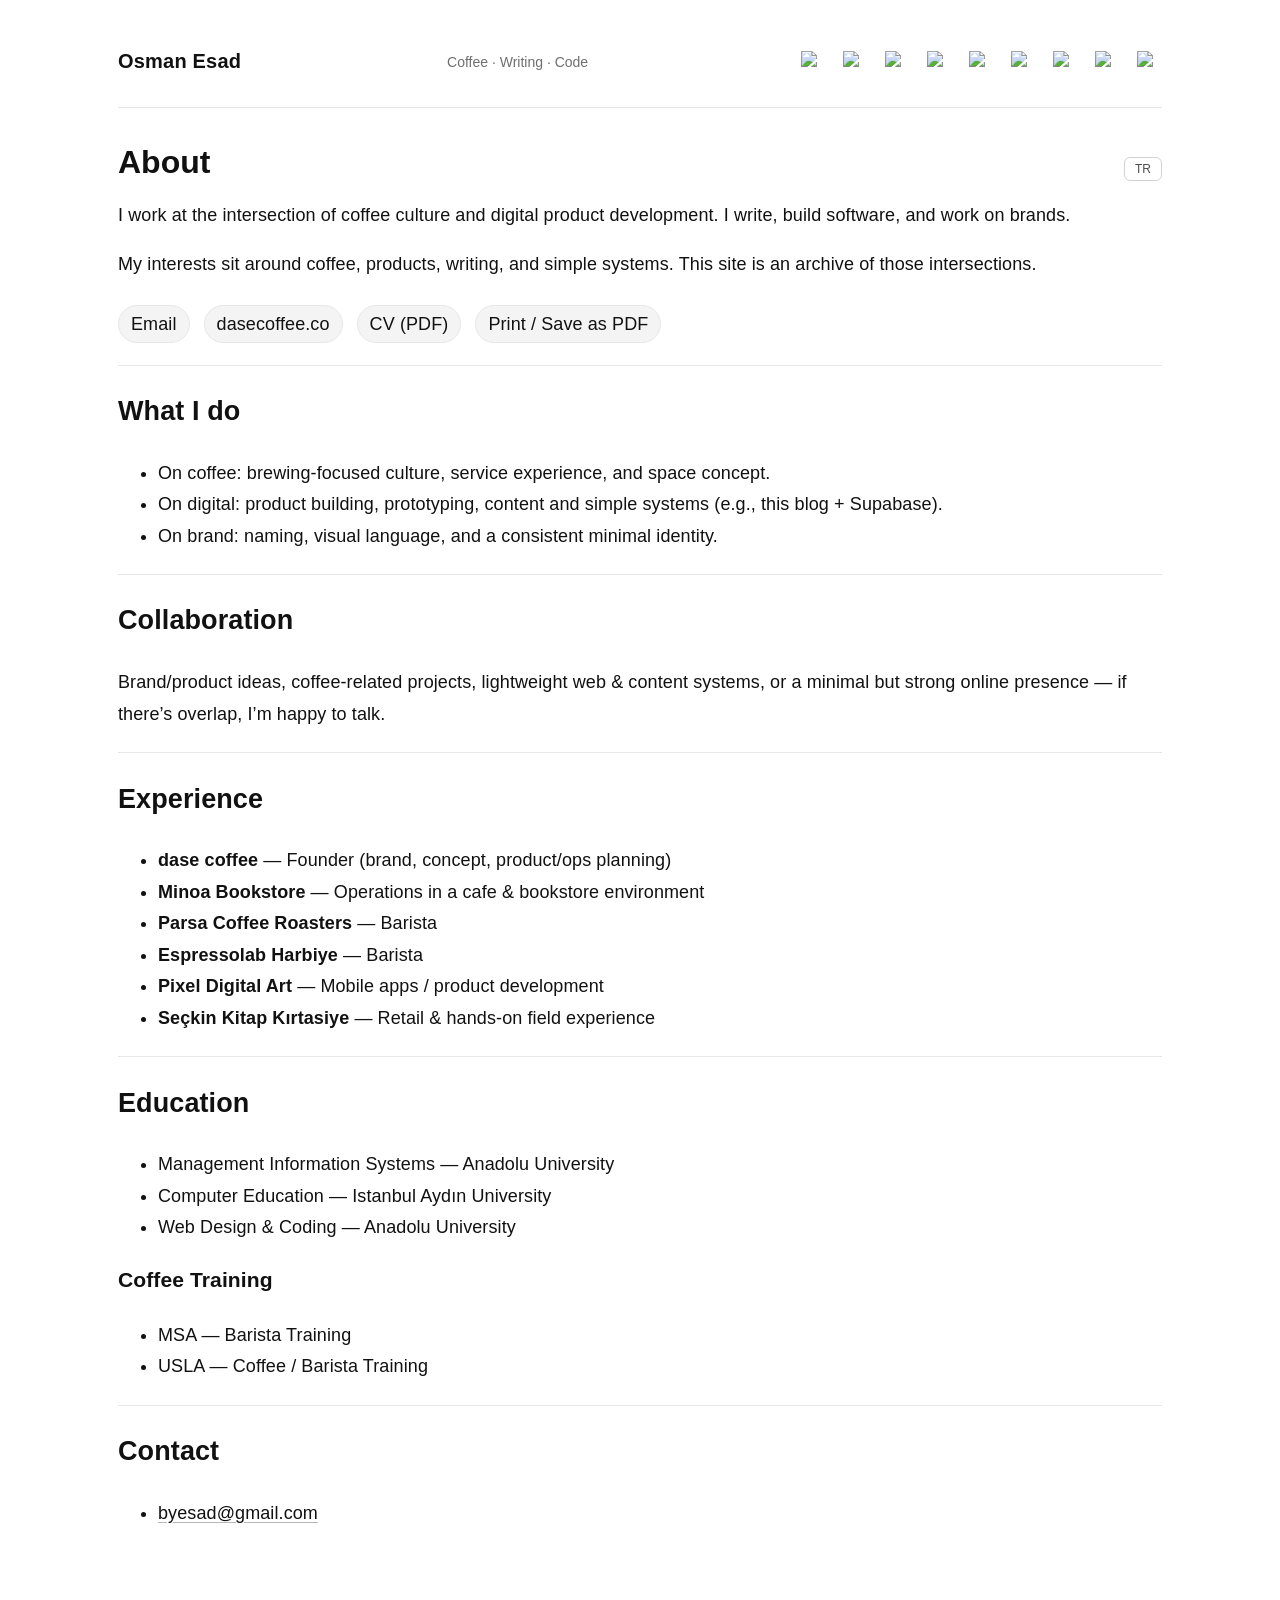
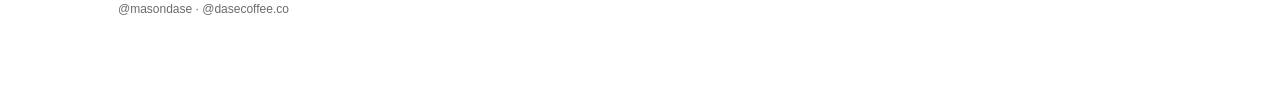
==== commit 3b7eb48d: "#UI Backup Eski ama güncellenmiş arayüze geri dönüş. #1-Sistem yeniden analiz edilip güncellemeler t" ====
--- a/about.html
+++ b/about.html
@@ -4,114 +4,130 @@
   <meta charset="UTF-8" />
   <meta name="viewport" content="width=device-width, initial-scale=1.0" />
   <link rel="icon" href="./triquetra.png" type="image/x-icon" />
-  <title>Osman Esad - Hakkımda</title>
-  <meta
-    name="description"
-    content="Osman Esad Hoşbak; kahve, ürün geliştirme, yazı ve sade sistemler etrafında çalışan bir üretici."
-  />
-  <link rel="canonical" href="https://osmanesad.com/about.html" />
-  <meta property="og:type" content="website" />
-  <meta property="og:site_name" content="Osman Esad" />
-  <meta property="og:title" content="Osman Esad - Hakkımda" />
-  <meta
-    property="og:description"
-    content="Osman Esad Hoşbak; kahve, ürün geliştirme, yazı ve sade sistemler etrafında çalışan bir üretici."
-  />
-  <meta property="og:url" content="https://osmanesad.com/about.html" />
-  <meta name="twitter:card" content="summary_large_image" />
-  <meta name="twitter:title" content="Osman Esad - Hakkımda" />
-  <meta
-    name="twitter:description"
-    content="Osman Esad Hoşbak; kahve, ürün geliştirme, yazı ve sade sistemler etrafında çalışan bir üretici."
-  />
+
+  <title>Osman Esad — Hakkımda</title>
+  <meta name="description" content="Osman Esad Hoşbak — Coffee & Product Builder. Collaboration & freelance profile." />
+
   <link rel="stylesheet" href="styles.css" />
+
   <style>
+    /* Only for about page language toggle */
     .langBlock { display: none; }
     .langBlock.isActive { display: block; }
 
+    .titleRow {
+      display: flex;
+      justify-content: space-between;
+      align-items: baseline;
+      gap: 12px;
+      margin-bottom: 10px;
+    }
+
     .langSwitch {
-      background: transparent;
-      border: 1px solid var(--line);
-      padding: 8px 12px;
+      background: none;
+      border: 1px solid rgba(0,0,0,0.25);
+      padding: 4px 10px;
       font-size: 12px;
       cursor: pointer;
-      border-radius: 999px;
-      color: var(--muted);
+      border-radius: 6px;
+      opacity: 0.7;
+      transition: opacity 0.2s ease, border-color 0.2s ease;
+      white-space: nowrap;
     }
-
-    .langSwitch:hover {
-      color: var(--text);
-      background: var(--chip);
-    }
-
+    .langSwitch:hover { opacity: 1; border-color: rgba(0,0,0,0.4); }
+
+    /* Print (simple & clean) */
     @media print {
-      .siteBar,
-      .langSwitch,
-      .toTop {
-        display: none !important;
-      }
+      .iconLinks, .langSwitch, .toTop { display: none !important; }
+      a { text-decoration: none !important; }
+      .divider { margin: 14px 0 !important; }
     }
   </style>
 </head>
+
 <body>
-<main class="shell subpageShell">
-  <header class="siteBar">
-    <div class="siteBarBrand">
-      <a class="name" href="index.html">Osman Esad</a>
-      <p class="subtitle">Coffee · Writing · Code</p>
-    </div>
-
-    <nav class="siteBarNav" aria-label="Site bölümleri">
-      <a class="sitePill" href="index.html">Ana sayfa</a>
-      <a class="sitePill" href="projects.html">Kodlar</a>
-      <a class="sitePill" href="about.html" aria-current="page">Hakkımda</a>
-      <a class="sitePill" href="archive.html">Arşiv</a>
+<main class="shell">
+
+  <header>
+    <a class="name" href="index.html">Osman Esad</a>
+     
+
+    <p class="subtitle">
+      Coffee · Writing · Code
+    
+    <!-- keep your existing icon bar
+    <a class="textLink active" href="about.html" aria-current="page">
+        <span class="langBlock isActive" data-lang="tr">Hakkımda</span>
+        <span class="langBlock" data-lang="en">About</span>
+      </a> 
+    -->
+    <nav class="iconLinks" aria-label="Links">
+   
+
+      <a class="social" href="https://osmanesad.medium.com/" target="_blank" rel="noopener" title="Medium">
+        <img src="assets/icons/medium.svg" alt="Medium" />
+      </a>
+      <a class="social" href="https://github.com/osmanesad" target="_blank" rel="noopener" title="GitHub">
+        <img src="assets/icons/github.svg" alt="GitHub" />
+      </a>
+      <a class="social" href="https://www.artstation.com/masondase" target="_blank" rel="noopener" title="ArtStation">
+        <img src="assets/icons/artstation.svg" alt="ArtStation" />
+      </a>
+      <a class="social" href="https://www.behance.net/osmanesad" target="_blank" rel="noopener" title="Behance">
+        <img src="assets/icons/behance.svg" alt="Behance" />
+      </a>
+      <a class="social" href="https://www.linkedin.com/in/osmanesad/" target="_blank" rel="noopener" title="LinkedIn">
+        <img src="assets/icons/linkedin.svg" alt="LinkedIn" />
+      </a>
+      <a class="social" href="https://www.instagram.com/masondase/" target="_blank" rel="noopener" title="Instagram">
+        <img src="assets/icons/instagram.svg" alt="Instagram" />
+      </a>
+      <a class="social" href="https://vsco.co/osmanesad/gallery" target="_blank" rel="noopener" title="VSCO">
+        <img src="assets/icons/vsco.svg" alt="VSCO" />
+      </a>
+      <a class="social" href="https://youtube.com/@osmanesad?si=cu8vE3Sx6dMPpb2N" target="_blank" rel="noopener" title="YouTube">
+        <img src="assets/icons/youtube.svg" alt="YouTube" />
+      </a>
+      <a class="social" href="https://www.pinterest.com/g0324d/" target="_blank" rel="noopener" title="Pinterest">
+        <img src="assets/icons/pinterest.svg" alt="Pinterest" />
+      </a>
+      
     </nav>
   </header>
 
-  <section class="sectionHero">
-    <div class="sectionHeroCard">
-      <span class="homeEyebrow">Profil</span>
-      <h1>
-        <span class="langBlock isActive" data-lang="tr">Hakkımda</span>
-        <span class="langBlock" data-lang="en">About</span>
-      </h1>
-      <p class="sectionHeroLead">
-        <span class="langBlock isActive" data-lang="tr">
-          Burada; neyin peşinde olduğumu, nasıl çalıştığımı ve hangi alanlarda üretmeye devam ettiğimi kısaca bulabilirsin.
-        </span>
-        <span class="langBlock" data-lang="en">
-          A short overview of what I care about, how I work, and the areas I keep building in.
-        </span>
-      </p>
-      <div class="sectionHeroActions">
-        <a class="sitePill" href="index.html">Ana sayfaya dön</a>
-        <a class="sitePill" href="archive.html">Yazılara geç</a>
-        <button id="langToggle" class="langSwitch" type="button" aria-label="Switch language" aria-pressed="false">
-          <span class="langBlock isActive" data-lang="tr">EN</span>
-          <span class="langBlock" data-lang="en">TR</span>
-        </button>
-      </div>
-    </div>
-  </section>
-
-  <article class="aboutBody">
+  <div class="divider"></div>
+
+  <!-- Title + lang toggle near the content (not in the nav) -->
+  <div class="titleRow">
+    <h1 style="margin:0;">
+      <span class="langBlock isActive" data-lang="tr">Hakkımda</span>
+      <span class="langBlock" data-lang="en">About</span>
+    </h1>
+
+    <button id="langToggle" class="langSwitch" type="button" aria-label="Switch language">
+      <span class="langBlock isActive" data-lang="tr">EN</span>
+      <span class="langBlock" data-lang="en">TR</span>
+    </button>
+  </div>
+
+  <article>
+
+    <!-- ===== TR ===== -->
     <section class="langBlock isActive" data-lang="tr">
-      <p>
-        Kahve kültürü ile dijital üretimi bir arada sürdürüyorum.
-        Yazıyor, ürünler geliştiriyor ve markalar üzerine düşünüyorum.
-      </p>
-
-      <p>
-        İlgim çoğunlukla kahve, yazı, ürün geliştirme ve sade sistemler etrafında toplanıyor.
-        Bu site de o kesişimlerin bir kaydı gibi çalışıyor.
-      </p>
-
+<p>
+  Kahve kültürü ile dijital ürün geliştirmeyi bir arada sürdürüyorum.
+  Yazıyor, yazılım geliştiriyor ve markalar üzerine çalışıyorum.
+</p>
+
+<p>
+  İlgi alanlarım kahve, ürün, yazı ve sade sistemler etrafında kesişiyor.
+  Bu site, bu kesişimlerin bir arşivi.
+</p>
       <div class="actions" style="flex-wrap: wrap;">
         <a class="action" href="mailto:byesad@gmail.com" style="text-decoration:none;">E-posta</a>
         <a class="action" href="https://dasecoffee.co" target="_blank" rel="noopener" style="text-decoration:none;">dasecoffee.co</a>
         <a class="action" href="assets/Osman_Esad_Hosbak_CV_TR_2026.pdf" target="_blank" rel="noopener" style="text-decoration:none;">CV (PDF)</a>
-        <button class="action" type="button" id="printTr">Yazdır / PDF al</button>
+        <a class="action" href="#" onclick="window.print(); return false;" style="text-decoration:none;">Yazdır / PDF al</a>
       </div>
 
       <hr />
@@ -119,62 +135,69 @@
       <h2>Ne yapıyorum?</h2>
       <ul>
         <li>Kahve tarafında: demleme odaklı kültür, servis deneyimi ve mekân kurgusu.</li>
-        <li>Dijital tarafta: ürün geliştirme, prototipleme, içerik ve basit sistemler.</li>
-        <li>Marka tarafında: isimlendirme, görsel dil ve tutarlı bir kimlik.</li>
+        <li>Dijital tarafta: ürün geliştirme, prototipleme, içerik ve basit sistemler (ör. bu blog + Supabase).</li>
+        <li>Marka tarafında: isimlendirme, görsel dil, basit ama tutarlı bir kimlik.</li>
       </ul>
 
       <hr />
 
       <h2>İş birliği</h2>
-      <p>
-        Yeni bir marka fikri, kahve odaklı bir proje, dijital bir ürün ya da hafif ama düzenli bir içerik sistemi
-        üzerine konuşmak istersen ortak bir zemin bulabiliriz.
+      <p class="muted">
+        Yeni bir marka/ürün fikri, kahve odaklı bir proje, web & içerik sistemi kurulumu veya “minimal ama doğru” bir
+        online varlık… Ortak zemin bulursak konuşabiliriz.
       </p>
 
       <hr />
 
       <h2>Deneyim</h2>
       <ul>
-        <li><strong>dase coffee</strong> - Kurucu</li>
-        <li><strong>Minoa Bookstore</strong> - Kafe ve kitap tarafında operasyon</li>
-        <li><strong>Parsa Coffee Roasters</strong> - Barista</li>
-        <li><strong>Espressolab Harbiye</strong> - Barista</li>
-        <li><strong>Pixel Digital Art</strong> - Mobil uygulama ve ürün geliştirme</li>
-        <li><strong>Seçkin Kitap Kırtasiye</strong> - Perakende satış ve saha deneyimi</li>
+        <li><strong>dase coffee</strong> — Kurucu (marka, konsept, ürün/operasyon planı)</li>
+        <li><strong>Minoa Bookstore</strong> — Kafe & kitap tarafında operasyon</li>
+        <li><strong>Parsa Coffee Roasters</strong> — Barista</li>
+        <li><strong>Espressolab Harbiye</strong> — Barista</li>
+        <li><strong>Pixel Digital Art</strong> — Mobil uygulama / ürün geliştirme</li>
+        <li><strong>Seçkin Kitap Kırtasiye</strong> — Perakende satış & saha deneyimi</li>
       </ul>
 
       <hr />
 
       <h2>Eğitim</h2>
       <ul>
-        <li>Yönetim Bilişim Sistemleri - Anadolu Üniversitesi</li>
-        <li>Bilgisayar Öğretmenliği - İstanbul Aydın Üniversitesi</li>
-        <li>Web Tasarım ve Kodlama - Anadolu Üniversitesi</li>
-      </ul>
-
-      <h3>Kahve eğitimleri</h3>
-      <ul>
-        <li>MSA - Barista Eğitimi</li>
-        <li>USLA - Kahve / Barista Eğitimi</li>
+        <li>Yönetim Bilişim Sistemleri — Anadolu Üniversitesi</li>
+        <li>Bilgisayar Öğretmenliği — İstanbul Aydın Üniversitesi</li>
+        <li>Web Tasarım ve Kodlama — Anadolu Üniversitesi</li>
+      </ul>
+
+      <h3 style="margin-top: 14px;">Kahve Eğitimleri</h3>
+      <ul>
+        <li>MSA — Barista Eğitimi</li>
+        <li>USLA — Kahve / Barista Eğitimi</li>
+      </ul>
+
+      <hr />
+
+      <h2>İletişim</h2>
+      <ul>
+        <li><a href="mailto:byesad@gmail.com">byesad@gmail.com</a></li>
       </ul>
     </section>
 
+    <!-- ===== EN ===== -->
     <section class="langBlock" data-lang="en">
-      <p>
-        I work across coffee culture and digital making.
-        I write, build products, and think through brands.
-      </p>
-
-      <p>
-        My focus often gathers around coffee, writing, product development, and simple systems.
-        This site works as a small record of those intersections.
-      </p>
-
+<p>
+  I work at the intersection of coffee culture and digital product development.
+  I write, build software, and work on brands.
+</p>
+
+<p>
+  My interests sit around coffee, products, writing, and simple systems.
+  This site is an archive of those intersections.
+</p>
       <div class="actions" style="flex-wrap: wrap;">
         <a class="action" href="mailto:byesad@gmail.com" style="text-decoration:none;">Email</a>
         <a class="action" href="https://dasecoffee.co" target="_blank" rel="noopener" style="text-decoration:none;">dasecoffee.co</a>
         <a class="action" href="assets/Osman_Esad_Hosbak_CV_EN_2026.pdf" target="_blank" rel="noopener" style="text-decoration:none;">CV (PDF)</a>
-        <button class="action" type="button" id="printEn">Print / Save as PDF</button>
+        <a class="action" href="#" onclick="window.print(); return false;" style="text-decoration:none;">Print / Save as PDF</a>
       </div>
 
       <hr />
@@ -182,66 +205,85 @@
       <h2>What I do</h2>
       <ul>
         <li>On coffee: brewing-focused culture, service experience, and space concept.</li>
-        <li>On digital: product building, prototyping, content, and simple systems.</li>
+        <li>On digital: product building, prototyping, content and simple systems (e.g., this blog + Supabase).</li>
         <li>On brand: naming, visual language, and a consistent minimal identity.</li>
       </ul>
 
       <hr />
 
       <h2>Collaboration</h2>
-      <p>
-        If you want to talk about a brand idea, a coffee-related project, a digital product,
-        or a lightweight content system, there is probably a useful overlap to explore.
+      <p class="muted">
+        Brand/product ideas, coffee-related projects, lightweight web & content systems, or a minimal but strong online presence —
+        if there’s overlap, I’m happy to talk.
       </p>
 
       <hr />
 
       <h2>Experience</h2>
       <ul>
-        <li><strong>dase coffee</strong> - Founder</li>
-        <li><strong>Minoa Bookstore</strong> - Cafe and bookstore operations</li>
-        <li><strong>Parsa Coffee Roasters</strong> - Barista</li>
-        <li><strong>Espressolab Harbiye</strong> - Barista</li>
-        <li><strong>Pixel Digital Art</strong> - Mobile apps and product development</li>
-        <li><strong>Seçkin Kitap Kırtasiye</strong> - Retail and field experience</li>
+        <li><strong>dase coffee</strong> — Founder (brand, concept, product/ops planning)</li>
+        <li><strong>Minoa Bookstore</strong> — Operations in a cafe & bookstore environment</li>
+        <li><strong>Parsa Coffee Roasters</strong> — Barista</li>
+        <li><strong>Espressolab Harbiye</strong> — Barista</li>
+        <li><strong>Pixel Digital Art</strong> — Mobile apps / product development</li>
+        <li><strong>Seçkin Kitap Kırtasiye</strong> — Retail & hands-on field experience</li>
       </ul>
 
       <hr />
 
       <h2>Education</h2>
       <ul>
-        <li>Management Information Systems - Anadolu University</li>
-        <li>Computer Education - Istanbul Aydın University</li>
-        <li>Web Design and Coding - Anadolu University</li>
-      </ul>
-
-      <h3>Coffee training</h3>
-      <ul>
-        <li>MSA - Barista Training</li>
-        <li>USLA - Coffee / Barista Training</li>
+        <li>Management Information Systems — Anadolu University</li>
+        <li>Computer Education — Istanbul Aydın University</li>
+        <li>Web Design & Coding — Anadolu University</li>
+      </ul>
+
+      <h3 style="margin-top: 14px;">Coffee Training</h3>
+      <ul>
+        <li>MSA — Barista Training</li>
+        <li>USLA — Coffee / Barista Training</li>
+      </ul>
+
+      <hr />
+
+      <h2>Contact</h2>
+      <ul>
+        <li><a href="mailto:byesad@gmail.com">byesad@gmail.com</a></li>
       </ul>
     </section>
+
   </article>
 
-  <footer>@masondase - @dasecoffee.co</footer>
+  <div class="drawerBackdrop" id="drawerBackdrop" hidden></div>
+
+<aside class="drawer" id="drawer" aria-label="Menü" hidden>
+  <div class="drawerTop">
+    <div class="drawerTitle"><b>Menü</b></div>
+    <button class="drawerClose" id="closeDrawer" aria-label="Kapat">✕</button>
+  </div>
+
+  
+</aside>
+
+  <footer>@masondase · @dasecoffee.co</footer>
+
+  
 </main>
 
 <script>
   const toggle = document.getElementById("langToggle");
-  const printTr = document.getElementById("printTr");
-  const printEn = document.getElementById("printEn");
 
   function setLang(lang) {
     document.documentElement.lang = lang;
-    toggle.setAttribute("aria-pressed", String(lang === "en"));
-
-    document.querySelectorAll(".langBlock").forEach((el) => {
+
+    document.querySelectorAll(".langBlock").forEach(el => {
       const elLang = el.getAttribute("data-lang");
       if (!elLang) return;
       el.classList.toggle("isActive", elLang === lang);
     });
 
-    document.title = lang === "tr" ? "Osman Esad - Hakkımda" : "Osman Esad - About";
+    // optional: change title only (keeps it clean)
+    document.title = (lang === "tr") ? "Osman Esad — Hakkımda" : "Osman Esad — About";
 
     try { localStorage.setItem("about_lang", lang); } catch (_) {}
   }
@@ -258,24 +300,10 @@
   setLang(saved);
 
   toggle.addEventListener("click", () => {
-    const next = document.documentElement.lang === "tr" ? "en" : "tr";
+    const next = (document.documentElement.lang === "tr") ? "en" : "tr";
     setLang(next);
   });
-
-  [printTr, printEn].forEach((button) => {
-    button?.addEventListener("click", () => window.print());
-  });
 </script>
 
-<button class="toTop" id="toTop" aria-label="Sayfa başına dön" title="Yukarı">↑</button>
-<script>
-  const toTopBtn = document.getElementById("toTop");
-  if (toTopBtn) {
-    const toggleTop = () => toTopBtn.classList.toggle("show", window.scrollY > 500);
-    window.addEventListener("scroll", toggleTop, { passive: true });
-    toggleTop();
-    toTopBtn.addEventListener("click", () => window.scrollTo({ top: 0, behavior: "smooth" }));
-  }
-</script>
 </body>
-</html>
+</html>
--- a/styles.css
+++ b/styles.css
@@ -1,62 +1,25 @@
 :root{
-  --bg:#f4f5ef;--text:#1b211d;--muted:#6d756d;--line:#d8ddd2;
-  --chip:#fbfcf8;--chipText:#1b211d;--shadow: rgba(27,33,29,0.08);
-  --accent:#dfe7dc;--accent-strong:#91b29a;--surface:#fffffb;
-  --plum:#7f9483;--plum-soft:#edf1e8;
-  --fontSize:19px;
-  --readerFontSize:19px;
-  --fontBody:"Segoe UI Variable Text","Segoe UI","Noto Sans","Tahoma","Helvetica Neue",Arial,sans-serif;
-  --fontDisplay:"Segoe UI Variable Display","Segoe UI Variable Text","Segoe UI","Noto Sans","Helvetica Neue",Arial,sans-serif;
+  --bg:#ffffff;--text:#111111;--muted:#6b6b6b;--line:#e7e7e7;
+  --chip:#f4f4f4;--chipText:#111;--shadow: rgba(0,0,0,0.04);
+  --fontSize:18px;
 }
 
 *{box-sizing:border-box;}
 html,body{height:100%;}
 body{
-  margin:0;background:
-    radial-gradient(circle at top left, color-mix(in srgb, var(--accent-strong) 18%, transparent) 0%, transparent 30%),
-    radial-gradient(circle at top right, color-mix(in srgb, var(--plum-soft) 68%, transparent) 0%, transparent 26%),
-    linear-gradient(180deg, #fbfcf8 0%, var(--bg) 100%);
-  color:var(--text);
-  font-family:var(--fontBody);
-  line-height:1.8;-webkit-font-smoothing:antialiased;text-rendering:optimizeLegibility;
-  position:relative;
-}
-
-body::before,
-body::after{
-  content:"";
-  position:fixed;
-  inset:0;
-  pointer-events:none;
-  z-index:-1;
-}
-
-body::before{
-  background-image:
-    linear-gradient(rgba(145,178,154,0.055) 1px, transparent 1px),
-    linear-gradient(90deg, rgba(145,178,154,0.055) 1px, transparent 1px);
-  background-size:42px 42px;
-  mask-image:linear-gradient(180deg, rgba(0,0,0,.14), transparent 82%);
-}
-
-body::after{
-  background:
-    radial-gradient(circle at 15% 20%, rgba(145,178,154,0.16), transparent 0 18%),
-    radial-gradient(circle at 84% 12%, rgba(223,231,220,0.74), transparent 0 18%),
-    radial-gradient(circle at 50% 100%, rgba(145,178,154,0.08), transparent 0 24%);
+  margin:0;background:var(--bg);color:var(--text);
+  font-family:-apple-system,BlinkMacSystemFont,"SF Pro Text","SF Pro Display","Segoe UI",Roboto,Helvetica,Arial,"Apple Color Emoji","Segoe UI Emoji";
+  line-height:1.75;-webkit-font-smoothing:antialiased;text-rendering:optimizeLegibility;
 }
 
 .shell{max-width:1080px;margin:0 auto;padding:44px 18px 88px;}
 header{display:flex;align-items:flex-start;justify-content:space-between;gap:16px;margin-bottom:18px;}
-.homeShell{max-width:1120px;}
-.homeHeader{margin-bottom:30px;}
 .name{
   font-size:20px;
-  font-weight:700;
-  letter-spacing:0.01em;
+  font-weight:600;
+  letter-spacing:0.2px;
   color:var(--text);
   text-decoration:none;
-  font-family:var(--fontDisplay);
 }
 
 .name:hover{
@@ -78,11 +41,11 @@
 .asideActions{display:flex;gap:8px;align-items:center;}
 
 .asideBtn{
-  border:1px solid transparent;background:transparent;color:var(--muted);
+  border:none;background:transparent;color:var(--muted);
   border-radius:999px;height:30px;padding:0 10px;cursor:pointer;font-size:13px;
   text-decoration:none;display:inline-flex;align-items:center;
 }
-.asideBtn:hover{color:var(--text);background:color-mix(in srgb, var(--surface) 82%, var(--accent) 18%);border-color:color-mix(in srgb, var(--accent-strong) 28%, var(--line) 72%);box-shadow:0 10px 24px rgba(27,33,29,0.06);}
+.asideBtn:hover{color:var(--text);background:var(--chip);}
 .asideBtn:active{transform:translateY(1px);}
 
 .postList{list-style:none;padding:0;margin:0;display:flex;flex-direction:column;gap:8px;max-height:calc(100vh - 190px);overflow:auto;}
@@ -94,7 +57,7 @@
 .toolbar{
   display:flex;align-items:center;justify-content:space-between;gap:12px;
   padding:10px 12px;border:1px solid var(--line);border-radius:14px;
-  background:color-mix(in srgb, var(--surface) 92%, var(--accent) 8%);
+  background:color-mix(in srgb, var(--bg) 90%, #fff 10%);
   box-shadow:0 6px 20px var(--shadow);margin:10px 0 24px;
 }
 .group{display:flex;align-items:center;gap:10px;min-width:0;}
@@ -104,7 +67,7 @@
   width:34px;height:34px;border-radius:10px;border:1px solid var(--line);
   background:var(--chip);color:var(--chipText);display:grid;place-items:center;cursor:pointer;user-select:none;
 }
-.iconBtn:hover{filter:brightness(0.99);border-color:color-mix(in srgb, var(--accent-strong) 26%, var(--line) 74%);}
+.iconBtn:hover{filter:brightness(0.98);}
 .iconBtn:active{transform:translateY(1px);}
 
 .dots{display:flex;gap:8px;align-items:center;}
@@ -114,35 +77,18 @@
 .divider{height:1px;background:var(--line);margin:18px 0 26px;}
 
 article{font-size:var(--fontSize);letter-spacing:0.1px;}
-article h1{font-size:32px;line-height:1.15;margin:0 0 14px;font-weight:700;letter-spacing:-0.02em;font-family:var(--fontDisplay);}
-article h2,
-article h3,
-.archiveTitle,
-.homePanelHeader h2,
-.readerHeader h2,
-.quickCard strong,
-.featuredEntry strong,
-.stackLink strong,
-.sectionHeroCard h1{
-  font-family:var(--fontDisplay);
-  font-weight:700;
-}
-.archiveItem .t,
-.homeListTitle{
-  font-family:var(--fontDisplay);
-}
+article h1{font-size:30px;line-height:1.2;margin:0 0 14px;font-weight:700;letter-spacing:-0.2px;}
 .dateLine{font-size:13px;color:var(--muted);margin-bottom:18px;}
-article p{margin:0 0 18px;font-size:1.02em;}
-article blockquote{margin:0 0 18px;padding:4px 0 4px 16px;border-left:3px solid color-mix(in srgb, var(--accent-strong) 68%, var(--plum) 32%);color:color-mix(in srgb, var(--text) 82%, var(--muted) 18%);}
-article pre{padding:12px 14px;border-radius:14px;border:1px solid var(--line);background:linear-gradient(180deg, color-mix(in srgb, var(--surface) 90%, var(--accent) 10%), color-mix(in srgb, var(--surface) 98%, var(--plum-soft) 2%));overflow:auto;box-shadow:inset 0 1px 0 rgba(255,255,255,0.68);}
+article p{margin:0 0 18px;}
+article blockquote{margin:0 0 18px;padding:0 0 0 14px;border-left:2px solid var(--line);color:color-mix(in srgb, var(--text) 82%, var(--muted) 18%);}
+article pre{padding:12px 14px;border-radius:14px;border:1px solid var(--line);background:color-mix(in srgb, var(--chip) 65%, var(--bg) 35%);overflow:auto;}
 article hr{border:none;border-top:1px solid var(--line);margin:22px 0;}
 article a{color:inherit;text-decoration:underline;text-decoration-color:color-mix(in srgb, var(--text) 30%, transparent);text-underline-offset:3px;}
 
 .actions{display:flex;align-items:center;gap:14px;margin-top:24px;}
 .action{
   display:inline-flex;align-items:center;gap:8px;border:1px solid var(--line);
-  background:linear-gradient(180deg, color-mix(in srgb, var(--surface) 90%, var(--accent) 10%), color-mix(in srgb, var(--surface) 96%, var(--plum-soft) 4%));color:var(--chipText);padding:9px 12px;border-radius:999px;cursor:pointer;user-select:none;
-  box-shadow:0 8px 20px rgba(27,33,29,0.06), inset 0 1px 0 rgba(255,255,255,0.72);
+  background:var(--chip);color:var(--chipText);padding:9px 12px;border-radius:999px;cursor:pointer;user-select:none;
 }
 .action:hover{filter:brightness(0.98);}
 .action:active{transform:translateY(1px);}
@@ -172,11 +118,9 @@
 .archiveMeta{font-size:13px;color:var(--muted);}
 .archiveTopbar{display:flex;gap:10px;align-items:center;flex-wrap:wrap;}
 .archiveControls{display:flex;gap:10px;align-items:center;flex-wrap:wrap;margin:18px 0 14px;}
-.archiveSearch{border:1px solid var(--line);border-radius:999px;padding:10px 12px;font-size:14px;min-width:260px;background:var(--surface);color:var(--text);}
-.archiveSearch::placeholder{color:color-mix(in srgb, var(--muted) 88%, transparent);}
+.archiveSearch{border:1px solid var(--line);border-radius:999px;padding:10px 12px;font-size:14px;min-width:260px;background:#fff;color:var(--text);}
 .archiveList2{list-style:none;padding:0;margin:18px 0 0;display:flex;flex-direction:column;gap:10px;}
-.archiveItem{border:1px solid var(--line);background:color-mix(in srgb, var(--surface) 88%, var(--accent) 12%);border-radius:16px;padding:12px 12px;}
-.archiveItem{box-shadow:0 10px 24px rgba(27,33,29,0.05), inset 0 1px 0 rgba(255,255,255,0.7);}
+.archiveItem{border:1px solid var(--line);background:color-mix(in srgb, var(--bg) 92%, #fff 8%);border-radius:16px;padding:12px 12px;}
 .archiveItem a{text-decoration:none;color:var(--text);}
 .archiveItem a:hover{text-decoration:underline;}
 .archiveItem .t{font-weight:650;}
@@ -274,12 +218,12 @@
   height: 42px;
   border-radius: 999px;
   border: 1px solid var(--line);
-  background: linear-gradient(180deg, color-mix(in srgb, var(--surface) 80%, var(--accent) 20%), color-mix(in srgb, var(--surface) 96%, black 4%));
+  background: var(--chip);
   color: var(--text);
   cursor: pointer;
   display: grid;
   place-items: center;
-  box-shadow: 0 10px 30px var(--shadow), 0 0 20px rgba(79,223,138,0.08);
+  box-shadow: 0 10px 30px var(--shadow);
   opacity: 0;
   pointer-events: none;
   transform: translateY(6px);
@@ -292,7 +236,7 @@
   transform: translateY(0);
 }
 
-.toTop:hover{ filter: brightness(0.99); border-color:color-mix(in srgb, var(--accent-strong) 30%, var(--line) 70%); }
+.toTop:hover{ filter: brightness(0.98); }
 .toTop:active{ transform: translateY(1px); }
 
 /* --- Mobile quick posts access --- */
@@ -417,8 +361,7 @@
   place-items:center;
   border-radius:10px;
   text-decoration:none;
-  transition: background .15s ease, transform .15s ease, border-color .15s ease;
-  border:1px solid transparent;
+  transition: background .15s ease, transform .15s ease;
 }
 
 .social img{
@@ -428,9 +371,7 @@
 }
 
 .social:hover{
-  background: color-mix(in srgb, var(--surface) 84%, var(--accent) 16%);
-  border-color: color-mix(in srgb, var(--accent-strong) 32%, var(--line) 68%);
-  box-shadow:0 8px 18px rgba(27,33,29,0.06);
+  background: var(--chip);
   transform: translateY(-1px);
 }
 
@@ -472,8 +413,7 @@
 .build-badge {
   margin-top: 14px;
   font-size: 12px;
-  opacity: .76;
-  color:color-mix(in srgb, var(--accent-strong) 42%, var(--text) 58%);
+  opacity: .75;
 }
 
 .build-badge a {
@@ -554,856 +494,7 @@
 .subtitle {
   margin-top: 6px;
   font-size: 14px;
-  opacity: 0.76;
-  letter-spacing:.02em;
-  color:color-mix(in srgb, var(--muted) 82%, var(--text) 18%);
-}
-
-.homeHero{
-  display:grid;
-  grid-template-columns:minmax(0, 1.25fr) minmax(320px, 0.75fr);
-  gap:22px;
-  margin: 8px 0 22px;
-}
-
-.heroCopy,
-.homePanel,
-.homeIntroCard,
-.quickCard{
-  border:1px solid var(--line);
-  background:
-    linear-gradient(180deg, rgba(145,178,154,0.06), transparent 22%),
-    linear-gradient(180deg, color-mix(in srgb, var(--surface) 94%, var(--accent) 6%), color-mix(in srgb, var(--surface) 99%, var(--plum-soft) 1%));
-  box-shadow:0 18px 40px var(--shadow), inset 0 1px 0 rgba(255,255,255,0.82);
-  position:relative;
-}
-
-.heroCopy::before,
-.homePanel::before,
-.homeIntroCard::before,
-.quickCard::before,
-.readerArticle::before,
-.readerAside::before,
-.siteBar::before,
-.sectionHeroCard::before,
-.panelBlock::before,
-.aboutBody::before{
-  content:"";
-  position:absolute;
-  inset:1px;
-  border-radius:inherit;
-  border:1px solid rgba(255,255,255,0.46);
-  pointer-events:none;
-}
-
-.heroCopy::before,
-.homePanel::before,
-.homeIntroCard::before,
-.quickCard::before{
-  background:
-    linear-gradient(125deg, transparent 0 82%, rgba(145,178,154,0.08) 82% 83%, transparent 83%),
-    linear-gradient(-145deg, transparent 0 88%, rgba(127,148,131,0.06) 88% 89%, transparent 89%);
-}
-
-.heroCopy{
-  padding:24px 26px;
-  border-radius:28px;
-  overflow:hidden;
-}
-
-.heroBackdrop{
-  position:absolute;
-  inset:0;
-  pointer-events:none;
-}
-
-.heroBackdropMark{
-  position:absolute;
-  opacity:.2;
-}
-
-.heroBackdropMark-grid{
-  top:18px;
-  right:22px;
-  width:138px;
-  height:138px;
-  border-radius:24px;
-  background-image:
-    linear-gradient(to right, color-mix(in srgb, var(--accent-strong) 22%, transparent) 1px, transparent 1px),
-    linear-gradient(to bottom, color-mix(in srgb, var(--accent-strong) 22%, transparent) 1px, transparent 1px);
-  background-size:16px 16px;
-  mask-image:linear-gradient(180deg, rgba(0,0,0,.85), transparent);
-}
-
-.heroBackdropMark-orbit{
-  left:-36px;
-  bottom:12px;
-  width:180px;
-  height:180px;
-  border-radius:50%;
-  border:1px dashed color-mix(in srgb, var(--accent-strong) 24%, transparent);
-}
-
-.heroCopy::after{
-  content:"";
-  position:absolute;
-  inset:auto -40px -80px auto;
-  width:220px;
-  height:220px;
-  border-radius:999px;
-  background:
-    radial-gradient(circle, color-mix(in srgb, var(--accent-strong) 14%, transparent) 0%, transparent 58%),
-    radial-gradient(circle at 30% 30%, color-mix(in srgb, var(--plum-soft) 38%, transparent) 0%, transparent 64%);
-  pointer-events:none;
-}
-
-.heroFragments{
-  display:flex;
-  flex-wrap:wrap;
-  gap:12px;
-  margin-top:22px;
-  position:relative;
-  z-index:1;
-}
-
-.heroFragment{
-  min-width:170px;
-  padding:12px 14px;
-  border-radius:18px;
-  border:1px solid color-mix(in srgb, var(--line) 82%, var(--accent) 18%);
-  background:color-mix(in srgb, var(--surface) 80%, transparent);
-  box-shadow:inset 0 1px 0 rgba(255,255,255,0.7), 0 10px 24px rgba(27,33,29,0.05);
-  display:flex;
-  flex-direction:column;
-  gap:4px;
-  color:color-mix(in srgb, var(--text) 58%, var(--muted) 42%);
-  backdrop-filter:blur(8px);
-}
-
-.heroFragment span{
-  font-size:12px;
-  line-height:1.55;
-}
-
-.heroFragment-code{
-  font-family:Consolas,"SFMono-Regular","Cascadia Mono",monospace;
-}
-
-.heroFragment-sketch{
-  transform:rotate(-3deg);
-}
-
-.homeEyebrow{
-  display:inline-flex;
-  font-size:12px;
-  text-transform:uppercase;
-  letter-spacing:.12em;
-  color:var(--muted);
-  margin-bottom:12px;
-}
-
-.homeTitle{
-  margin:0;
-  max-width:11ch;
-  font-size:clamp(36px, 6vw, 62px);
-  line-height:1;
-  letter-spacing:-0.05em;
-  text-wrap:balance;
-}
-
-.homeLead{
-  max-width:48ch;
-  font-size:18px;
-  line-height:1.72;
-  color:color-mix(in srgb, var(--text) 82%, var(--muted) 18%);
-  margin:14px 0 0;
-  text-wrap:pretty;
-}
-
-.homeActions{
-  display:flex;
-  flex-wrap:wrap;
-  gap:12px;
-  margin-top:22px;
-}
-
-.homePrimary,
-.homeSecondary{
-  min-height:46px;
-  padding:0 18px;
-  border-radius:999px;
-  display:inline-flex;
-  align-items:center;
-  justify-content:center;
-  font-size:14px;
-  text-decoration:none;
-  cursor:pointer;
-  transition:transform .15s ease, background .15s ease, color .15s ease, border-color .15s ease;
-}
-
-.homePrimary{
-  background:linear-gradient(135deg, #a8c1ad, #8fac95 58%, #7f9483);
-  color:#fafcf8;
-  border:1px solid rgba(145,178,154,0.28);
-  box-shadow:0 14px 28px rgba(127,148,131,0.18);
-}
-
-.homeSecondary{
-  background:linear-gradient(180deg, color-mix(in srgb, var(--surface) 88%, var(--plum-soft) 12%), color-mix(in srgb, var(--surface) 96%, var(--accent) 4%));
-  color:var(--text);
-  border:1px solid var(--line);
-  box-shadow:inset 0 1px 0 rgba(255,255,255,0.72);
-}
-
-.homePrimary:hover,
-.homeSecondary:hover,
-.quickCard:hover,
-.featuredEntry:hover,
-.stackLink:hover{
-  transform:translateY(-1px);
-}
-
-.homeIntroCard{
-  border-radius:24px;
-  padding:22px 24px;
-  align-self:stretch;
-  display:flex;
-  flex-direction:column;
-  justify-content:space-between;
-  gap:18px;
-  overflow:hidden;
-}
-
-.introCardVisual{
-  min-height:152px;
-  border-radius:20px;
-  position:relative;
-  overflow:hidden;
-  background:
-    radial-gradient(circle at 18% 26%, color-mix(in srgb, var(--accent-strong) 16%, transparent) 0%, transparent 28%),
-    radial-gradient(circle at 82% 78%, color-mix(in srgb, var(--plum-soft) 72%, transparent) 0%, transparent 34%),
-    linear-gradient(145deg, color-mix(in srgb, var(--surface) 88%, var(--accent) 12%), color-mix(in srgb, var(--surface) 98%, var(--plum-soft) 2%));
-  border:1px solid color-mix(in srgb, var(--line) 80%, var(--accent) 20%);
-}
-
-.introCardVisual::before{
-  content:"";
-  position:absolute;
-  inset:12px;
-  border-radius:16px;
-  border:1px dashed color-mix(in srgb, var(--accent-strong) 24%, transparent);
-  opacity:.7;
-}
-
-.introSketch{
-  position:absolute;
-  opacity:.6;
-}
-
-.introSketch-circle{
-  top:18px;
-  right:22px;
-  width:88px;
-  height:88px;
-  border-radius:50%;
-  border:1px solid color-mix(in srgb, var(--accent-strong) 20%, transparent);
-}
-
-.introSketch-line{
-  left:22px;
-  bottom:28px;
-  width:140px;
-  height:46px;
-  border-bottom:2px solid color-mix(in srgb, var(--accent-strong) 36%, transparent);
-  border-radius:50%;
-  transform:rotate(-7deg);
-}
-
-.introCode{
-  position:absolute;
-  left:26px;
-  top:24px;
-  display:grid;
-  gap:6px;
-  font-family:Consolas,"SFMono-Regular","Cascadia Mono",monospace;
-  color:color-mix(in srgb, var(--muted) 78%, var(--text) 22%);
-}
-
-.introCode span{
-  font-size:12px;
-}
-
-.introCardContent{
-  position:relative;
-  z-index:1;
-}
-
-.introMiniList{
-  display:flex;
-  flex-wrap:wrap;
-  gap:8px;
-  margin-top:16px;
-}
-
-.introMiniList span{
-  display:inline-flex;
-  align-items:center;
-  min-height:28px;
-  padding:0 10px;
-  border-radius:999px;
-  font-size:12px;
-  letter-spacing:.05em;
-  text-transform:uppercase;
-  color:color-mix(in srgb, var(--text) 72%, var(--muted) 28%);
-  background:color-mix(in srgb, var(--surface) 76%, transparent);
-  border:1px solid color-mix(in srgb, var(--accent) 52%, var(--line) 48%);
-}
-
-.introLabel,
-.quickMeta,
-.featuredMeta{
-  display:inline-flex;
-  font-size:12px;
-  letter-spacing:.08em;
-  text-transform:uppercase;
-  color:var(--muted);
-}
-
-.homeIntroCard p,
-.compactText{
-  margin:10px 0 0;
-  font-size:17px;
-  line-height:1.7;
-}
-
-.quickGrid{
-  display:grid;
-  grid-template-columns:repeat(4, minmax(0, 1fr));
-  gap:14px;
-  margin-bottom:22px;
-}
-
-.quickCard{
-  border-radius:22px;
-  padding:20px;
-  text-decoration:none;
-  color:var(--text);
-  overflow:hidden;
-}
-
-.quickCardDoodle{
-  position:absolute;
-  pointer-events:none;
-  opacity:.24;
-}
-
-.quickCardDoodle-wave{
-  top:18px;
-  right:16px;
-  width:88px;
-  height:34px;
-  border-top:2px solid color-mix(in srgb, var(--accent-strong) 40%, transparent);
-  border-bottom:2px solid color-mix(in srgb, var(--accent-strong) 28%, transparent);
-  border-radius:50%;
-  transform:rotate(8deg);
-}
-
-.quickCardDoodle-code{
-  top:16px;
-  right:18px;
-  font-size:18px;
-  letter-spacing:.08em;
-  color:color-mix(in srgb, var(--plum) 28%, transparent);
-}
-
-.quickCardDoodle-code::before{
-  content:"</>";
-}
-
-.quickCardDoodle-notes{
-  top:12px;
-  right:16px;
-  width:78px;
-  height:78px;
-  border-radius:18px;
-  background-image:
-    linear-gradient(to bottom, transparent 0 14px, color-mix(in srgb, var(--accent-strong) 18%, transparent) 14px 15px, transparent 15px 28px, color-mix(in srgb, var(--accent-strong) 18%, transparent) 28px 29px, transparent 29px 42px, color-mix(in srgb, var(--accent-strong) 18%, transparent) 42px 43px, transparent 43px);
-  border:1px solid color-mix(in srgb, var(--line) 70%, transparent);
-  transform:rotate(6deg);
-}
-
-.quickCardDoodle-bean{
-  top:16px;
-  right:20px;
-  width:54px;
-  height:72px;
-  border-radius:50% 50% 45% 45%;
-  border:1px solid color-mix(in srgb, var(--plum) 26%, transparent);
-  transform:rotate(22deg);
-}
-
-.quickCardDoodle-bean::before{
-  content:"";
-  position:absolute;
-  left:50%;
-  top:8px;
-  bottom:8px;
-  width:1px;
-  background:color-mix(in srgb, var(--accent-strong) 28%, transparent);
-  transform:translateX(-50%);
-}
-
-.quickCard strong,
-.featuredEntry strong,
-.stackLink strong{
-  display:block;
-  font-size:20px;
-  line-height:1.2;
-  margin-top:12px;
-}
-
-.quickCard p,
-.featuredEntry p,
-.stackLink span{
-  margin:10px 0 0;
-  color:color-mix(in srgb, var(--text) 74%, var(--muted) 26%);
-  line-height:1.72;
-  font-size:15px;
-}
-
-.quickCard-primary{
-  background:
-    radial-gradient(circle at top left, color-mix(in srgb, var(--accent-strong) 12%, transparent) 0%, transparent 38%),
-    linear-gradient(145deg, color-mix(in srgb, var(--accent) 34%, var(--surface) 66%), color-mix(in srgb, var(--surface) 90%, var(--plum-soft) 10%));
-}
-
-.homeContent{
-  display:grid;
-  grid-template-columns:minmax(0, 1.35fr) minmax(280px, .8fr);
-  gap:18px;
-}
-
-.homePanel{
-  border-radius:26px;
-  padding:22px;
-}
-
-.homePanelHeader{
-  display:flex;
-  align-items:flex-start;
-  justify-content:space-between;
-  gap:12px;
-  margin-bottom:18px;
-}
-
-.homePanelHeader h2{
-  margin:6px 0 0;
-  font-size:28px;
-  letter-spacing:-0.03em;
-  text-wrap:balance;
-}
-
-.featuredEntry{
-  display:block;
-  padding:20px;
-  border-radius:22px;
-  background:
-    linear-gradient(180deg, rgba(145,178,154,0.05), transparent 42%),
-    linear-gradient(180deg, color-mix(in srgb, var(--surface) 92%, var(--accent) 8%), color-mix(in srgb, var(--surface) 98%, var(--plum-soft) 2%));
-  color:var(--text);
-  text-decoration:none;
-  margin-bottom:14px;
-  border:1px solid color-mix(in srgb, var(--line) 80%, var(--accent) 20%);
-  box-shadow:0 14px 28px rgba(27,33,29,0.05), inset 0 1px 0 rgba(255,255,255,0.76);
-  overflow:hidden;
-  position:relative;
-}
-
-.featuredEntry::after{
-  content:"{ draft, note, thought }";
-  position:absolute;
-  right:20px;
-  bottom:16px;
-  font-family:Consolas,"SFMono-Regular","Cascadia Mono",monospace;
-  font-size:11px;
-  letter-spacing:.04em;
-  color:color-mix(in srgb, var(--accent-strong) 34%, transparent);
-  pointer-events:none;
-}
-
-.homeList{
-  list-style:none;
-  padding:0;
-  margin:0;
-  display:flex;
-  flex-direction:column;
-  gap:10px;
-}
-
-.homeListItem a{
-  display:grid;
-  grid-template-columns:minmax(0, 1fr) auto;
-  gap:12px;
-  align-items:center;
-  text-decoration:none;
-  color:var(--text);
-  padding:14px 14px;
-  border:1px solid transparent;
-  border-bottom:1px solid var(--line);
-  border-radius:16px;
-  transition:background .15s ease, border-color .15s ease, transform .15s ease;
-}
-
-.homeListItem:last-child a{
-  border-bottom:none;
-}
-
-.homeListItem a:hover{
-  background:linear-gradient(180deg, color-mix(in srgb, var(--surface) 90%, var(--accent) 10%), color-mix(in srgb, var(--surface) 96%, var(--plum-soft) 4%));
-  border-color:color-mix(in srgb, var(--accent-strong) 22%, var(--line) 78%);
-  transform:translateY(-1px);
-}
-
-.homeListTitle{
-  font-size:19px;
-  line-height:1.35;
-}
-
-.homeListDate{
-  font-size:13px;
-  color:var(--muted);
-  white-space:nowrap;
-}
-
-.homeSidebar{
-  display:flex;
-  flex-direction:column;
-  gap:18px;
-}
-
-.readerShell{
-  margin-top:24px;
-  scroll-margin-top:24px;
-}
-
-.readerHeader{
-  display:flex;
-  align-items:flex-start;
-  justify-content:space-between;
-  gap:16px;
-  margin-bottom:18px;
-}
-
-.readerHeaderMain{
-  min-width:0;
-}
-
-.readerHeader h2{
-  margin:6px 0 0;
-  font-size:clamp(34px, 4.5vw, 54px);
-  line-height:1.04;
-  letter-spacing:-0.04em;
-  text-wrap:balance;
-}
-
-.readerDate{
-  margin-top:12px;
-  color:var(--muted);
-  font-size:14px;
-}
-
-.readerActions{
-  display:flex;
-  gap:8px;
-  flex-wrap:wrap;
-}
-
-.readerTools{
-  display:flex;
-  flex-wrap:wrap;
-  gap:10px;
-  align-items:center;
-  margin-top:14px;
-}
-
-.readerToolsLabel{
-  font-size:12px;
-  letter-spacing:.08em;
-  text-transform:uppercase;
-  color:var(--muted);
-}
-
-.readerLayout{
-  display:grid;
-  grid-template-columns:minmax(0, 1.4fr) minmax(260px, .7fr);
-  gap:18px;
-  align-items:start;
-}
-
-.readerArticle{
-  border:1px solid var(--line);
-  border-radius:26px;
-  padding:26px;
-  background:
-    linear-gradient(180deg, rgba(145,178,154,0.03), transparent 20%),
-    linear-gradient(180deg, color-mix(in srgb, var(--surface) 98%, white 2%), color-mix(in srgb, var(--surface) 95%, var(--accent) 5%));
-  font-size:var(--readerFontSize);
-  line-height:1.86;
-  box-shadow:0 20px 42px rgba(27,33,29,0.08), inset 0 1px 0 rgba(255,255,255,0.82);
-  position:relative;
-}
-
-.readerArticle p,
-.readerArticle blockquote,
-.readerArticle pre,
-.readerArticle figure,
-.readerArticle hr{
-  margin:0 0 18px;
-}
-
-.readerArticle h1,
-.readerArticle h2,
-.readerArticle h3{
-  line-height:1.2;
-  letter-spacing:-0.03em;
-}
-
-.readerArticle blockquote{
-  padding-left:16px;
-  border-left:3px solid color-mix(in srgb, var(--plum) 42%, var(--accent-strong) 58%);
-  color:color-mix(in srgb, var(--text) 84%, var(--muted) 16%);
-}
-
-.readerArticle pre{
-  overflow:auto;
-  padding:14px;
-  border-radius:18px;
-  background:linear-gradient(180deg, color-mix(in srgb, var(--surface) 90%, var(--accent) 10%), color-mix(in srgb, var(--surface) 97%, var(--plum-soft) 3%));
-  border:1px solid var(--line);
-}
-
-.readerArticle img,
-.readerArticle video,
-.readerArticle iframe,
-.readerArticle embed,
-.readerArticle object{
-  max-width:100%;
-  height:auto;
-}
-
-.readerArticle iframe{
-  width:100%;
-  aspect-ratio:16 / 9;
-  border:none;
-}
-
-.readerAside{
-  border:1px solid var(--line);
-  border-radius:26px;
-  padding:22px;
-  background:linear-gradient(180deg, color-mix(in srgb, var(--surface) 90%, var(--accent) 10%), color-mix(in srgb, var(--surface) 96%, var(--plum-soft) 4%));
-  box-shadow:0 18px 34px rgba(27,33,29,0.06), inset 0 1px 0 rgba(255,255,255,0.75);
-  position:relative;
-}
-
-.stackLinks{
-  display:flex;
-  flex-direction:column;
-  gap:12px;
-}
-
-.stackLink{
-  display:block;
-  padding:16px 18px;
-  border-radius:18px;
-  background:linear-gradient(180deg, color-mix(in srgb, var(--surface) 88%, var(--accent) 12%), color-mix(in srgb, var(--surface) 96%, var(--plum-soft) 4%));
-  text-decoration:none;
-  color:var(--text);
-  border:1px solid color-mix(in srgb, var(--accent-strong) 18%, var(--line) 82%);
-  box-shadow:0 10px 24px rgba(27,33,29,0.04), inset 0 1px 0 rgba(255,255,255,0.72);
-  overflow:hidden;
-  position:relative;
-}
-
-.stackLink::after{
-  content:"";
-  position:absolute;
-  inset:auto -22px -28px auto;
-  width:92px;
-  height:92px;
-  border-radius:50%;
-  background:radial-gradient(circle, color-mix(in srgb, var(--accent) 24%, transparent) 0%, transparent 62%);
-  pointer-events:none;
-}
-
-.compactPanel{
-  background:
-    linear-gradient(180deg, rgba(145,178,154,0.05), transparent 32%),
-    color-mix(in srgb, var(--surface) 84%, var(--accent) 16%);
-}
-
-.compactPanel::after{
-  content:"";
-  position:absolute;
-  right:18px;
-  top:18px;
-  width:84px;
-  height:84px;
-  background-image:
-    linear-gradient(to right, color-mix(in srgb, var(--plum) 18%, transparent) 1px, transparent 1px),
-    linear-gradient(to bottom, color-mix(in srgb, var(--plum) 18%, transparent) 1px, transparent 1px);
-  background-size:14px 14px;
-  mask-image:radial-gradient(circle at center, rgba(0,0,0,.95), transparent 72%);
-  opacity:.24;
-  pointer-events:none;
-}
-
-.homePanel::after,
-.homeIntroCard::after,
-.quickCard::after{
-  content:"";
-  position:absolute;
-  right:18px;
-  top:18px;
-  width:74px;
-  height:22px;
-  background:
-    linear-gradient(90deg, transparent 0 8%, color-mix(in srgb, var(--accent-strong) 16%, transparent) 8% 10%, transparent 10% 48%, color-mix(in srgb, var(--plum) 14%, transparent) 48% 50%, transparent 50% 100%);
-  opacity:.52;
-  pointer-events:none;
-}
-
-
-.homeEmpty{
-  margin:0;
-  color:var(--muted);
-}
-
-.subpageShell{
-  max-width:1120px;
-}
-
-.siteBar{
-  margin-bottom:24px;
-  padding:16px 18px;
-  border:1px solid var(--line);
-  border-radius:24px;
-  background:
-    linear-gradient(180deg, rgba(145,178,154,0.04), transparent 34%),
-    linear-gradient(180deg, color-mix(in srgb, var(--surface) 92%, var(--accent) 8%), color-mix(in srgb, var(--surface) 97%, var(--plum-soft) 3%));
-  box-shadow:0 18px 40px var(--shadow), inset 0 1px 0 rgba(255,255,255,0.8);
-  display:flex;
-  align-items:center;
-  justify-content:space-between;
-  gap:16px;
-}
-
-.siteBarBrand{
-  display:flex;
-  flex-direction:column;
-  gap:6px;
-  min-width:0;
-}
-
-.siteBarNav{
-  display:flex;
-  flex-wrap:wrap;
-  gap:8px;
-  justify-content:flex-end;
-}
-
-.sitePill{
-  min-height:38px;
-  padding:0 14px;
-  border-radius:999px;
-  display:inline-flex;
-  align-items:center;
-  justify-content:center;
-  text-decoration:none;
-  font-size:14px;
-  color:var(--muted);
-  background:transparent;
-  border:1px solid transparent;
-  transition:background .15s ease, color .15s ease, border-color .15s ease, transform .15s ease;
-}
-
-.sitePill:hover{
-  color:var(--text);
-  background:linear-gradient(180deg, color-mix(in srgb, var(--surface) 88%, var(--accent) 12%), color-mix(in srgb, var(--surface) 96%, var(--plum-soft) 4%));
-  transform:translateY(-1px);
-}
-
-.sitePill[aria-current="page"]{
-  color:var(--text);
-  background:linear-gradient(180deg, color-mix(in srgb, var(--surface) 86%, var(--plum-soft) 14%), color-mix(in srgb, var(--surface) 94%, var(--accent) 6%));
-  border-color:color-mix(in srgb, var(--plum) 22%, var(--line) 78%);
-  box-shadow:inset 0 1px 0 rgba(255,255,255,0.72);
-}
-
-.sectionHero{
-  display:flex;
-  align-items:flex-start;
-  justify-content:space-between;
-  gap:18px;
-  margin-bottom:18px;
-}
-
-.sectionHeroCard{
-  flex:1;
-  border:1px solid var(--line);
-  border-radius:26px;
-  padding:22px 24px;
-  background:
-    radial-gradient(circle at top right, color-mix(in srgb, var(--plum-soft) 35%, transparent) 0%, transparent 34%),
-    linear-gradient(180deg, color-mix(in srgb, var(--surface) 92%, var(--accent) 8%), color-mix(in srgb, var(--surface) 97%, var(--plum-soft) 3%));
-  box-shadow:0 18px 40px var(--shadow), inset 0 1px 0 rgba(255,255,255,0.8);
-  position:relative;
-}
-
-.sectionHeroCard h1{
-  margin:8px 0 0;
-  font-size:clamp(32px, 5vw, 54px);
-  line-height:1.04;
-  letter-spacing:-0.04em;
-  text-wrap:balance;
-}
-
-.sectionHeroLead{
-  margin:14px 0 0;
-  max-width:56ch;
-  color:color-mix(in srgb, var(--text) 78%, var(--muted) 22%);
-  font-size:17px;
-  line-height:1.75;
-  text-wrap:pretty;
-}
-
-.sectionHeroActions{
-  display:flex;
-  flex-wrap:wrap;
-  gap:8px;
-  margin-top:18px;
-}
-
-.panelBlock{
-  border:1px solid var(--line);
-  border-radius:24px;
-  padding:20px;
-  background:linear-gradient(180deg, color-mix(in srgb, var(--surface) 93%, var(--accent) 7%), color-mix(in srgb, var(--surface) 98%, var(--plum-soft) 2%));
-  box-shadow:0 12px 30px var(--shadow), inset 0 1px 0 rgba(255,255,255,0.72);
-  position:relative;
-}
-
-.aboutBody{
-  border:1px solid var(--line);
-  border-radius:26px;
-  padding:24px;
-  background:
-    linear-gradient(180deg, rgba(145,178,154,0.03), transparent 18%),
-    linear-gradient(180deg, color-mix(in srgb, var(--surface) 98%, white 2%), color-mix(in srgb, var(--surface) 95%, var(--plum-soft) 5%));
-  box-shadow:0 12px 30px var(--shadow), inset 0 1px 0 rgba(255,255,255,0.82);
-  font-size:18px;
-  line-height:1.8;
-  position:relative;
+  opacity: 0.6;
 }
 
 /* =========================
@@ -1485,198 +576,6 @@
   }
 
 }/* About title + language switch */
-
-@media (max-width: 980px){
-  .homeHero,
-  .homeContent,
-  .quickGrid,
-  .readerLayout{
-    grid-template-columns:1fr;
-  }
-
-  .homeTitle{
-    max-width:none;
-  }
-
-  .sectionHero,
-  .siteBar{
-    flex-direction:column;
-    align-items:flex-start;
-  }
-
-  .siteBarNav{
-    justify-content:flex-start;
-    width:100%;
-  }
-}
-
-@media (max-width: 640px){
-  .shell{
-    padding:22px 12px 84px;
-  }
-
-  .heroCopy,
-  .homePanel,
-  .homeIntroCard,
-  .quickCard{
-    border-radius:22px;
-  }
-
-  .heroCopy,
-  .homePanel,
-  .homeIntroCard,
-  .quickCard,
-  .featuredEntry{
-    padding:16px;
-  }
-
-  .siteBar,
-  .sectionHeroCard,
-  .panelBlock,
-  .aboutBody,
-  .readerArticle,
-  .readerAside{
-    padding:16px;
-    border-radius:20px;
-  }
-
-  .siteBar{
-    gap:12px;
-    margin-bottom:18px;
-  }
-
-  .siteBarBrand{
-    gap:4px;
-  }
-
-  .siteBarNav{
-    gap:6px;
-  }
-
-  .sitePill{
-    min-height:34px;
-    padding:0 12px;
-    font-size:13px;
-  }
-
-  .homeTitle{
-    font-size:clamp(30px, 11vw, 42px);
-    line-height:1.02;
-  }
-
-  .homeLead,
-  .homeIntroCard p,
-  .compactText,
-  .sectionHeroLead{
-    font-size:16px;
-    line-height:1.68;
-  }
-
-  .homeActions,
-  .sectionHeroActions,
-  .actions{
-    gap:10px;
-  }
-
-  .heroFragments{
-    flex-direction:column;
-  }
-
-  .heroFragment{
-    width:100%;
-    min-width:0;
-  }
-
-  .introCardVisual{
-    min-height:126px;
-  }
-
-  .homePrimary,
-  .homeSecondary,
-  .action{
-    width:100%;
-    justify-content:center;
-  }
-
-  .quickCard strong,
-  .featuredEntry strong,
-  .stackLink strong,
-  .homePanelHeader h2{
-    font-size:24px;
-  }
-
-  .homeListTitle{
-    font-size:18px;
-  }
-
-  .archiveSearch{
-    min-width:0;
-    width:100%;
-    font-size:16px;
-  }
-
-  .archiveControls{
-    flex-direction:column;
-    align-items:stretch;
-  }
-
-  .archiveControls .asideBtn{
-    width:100%;
-    justify-content:center;
-    min-height:40px;
-  }
-
-  .readerArticle{
-    font-size:18px;
-    line-height:1.8;
-  }
-
-  .homeListItem a{
-    grid-template-columns:1fr;
-    gap:6px;
-    padding:12px 0;
-  }
-
-  .homeListDate{
-    white-space:normal;
-  }
-
-  .readerHeader{
-    flex-direction:column;
-  }
-
-  .readerTools{
-    width:100%;
-  }
-
-  .readerHeader h2,
-  .sectionHeroCard h1{
-    font-size:clamp(28px, 10vw, 38px);
-  }
-}
-
-@media (max-width: 420px){
-  .name{
-    font-size:18px;
-  }
-
-  .subtitle{
-    font-size:13px;
-  }
-
-  .homeEyebrow,
-  .introLabel,
-  .quickMeta,
-  .featuredMeta{
-    font-size:11px;
-  }
-
-  .quickGrid,
-  .homeContent,
-  .readerLayout{
-    gap:14px;
-  }
-}
 
 .titleRow {
   display: flex;
@@ -1698,4 +597,4 @@
 .langSwitch:hover {
   opacity: 1;
   border-color: rgba(0,0,0,0.4);
-}
+}
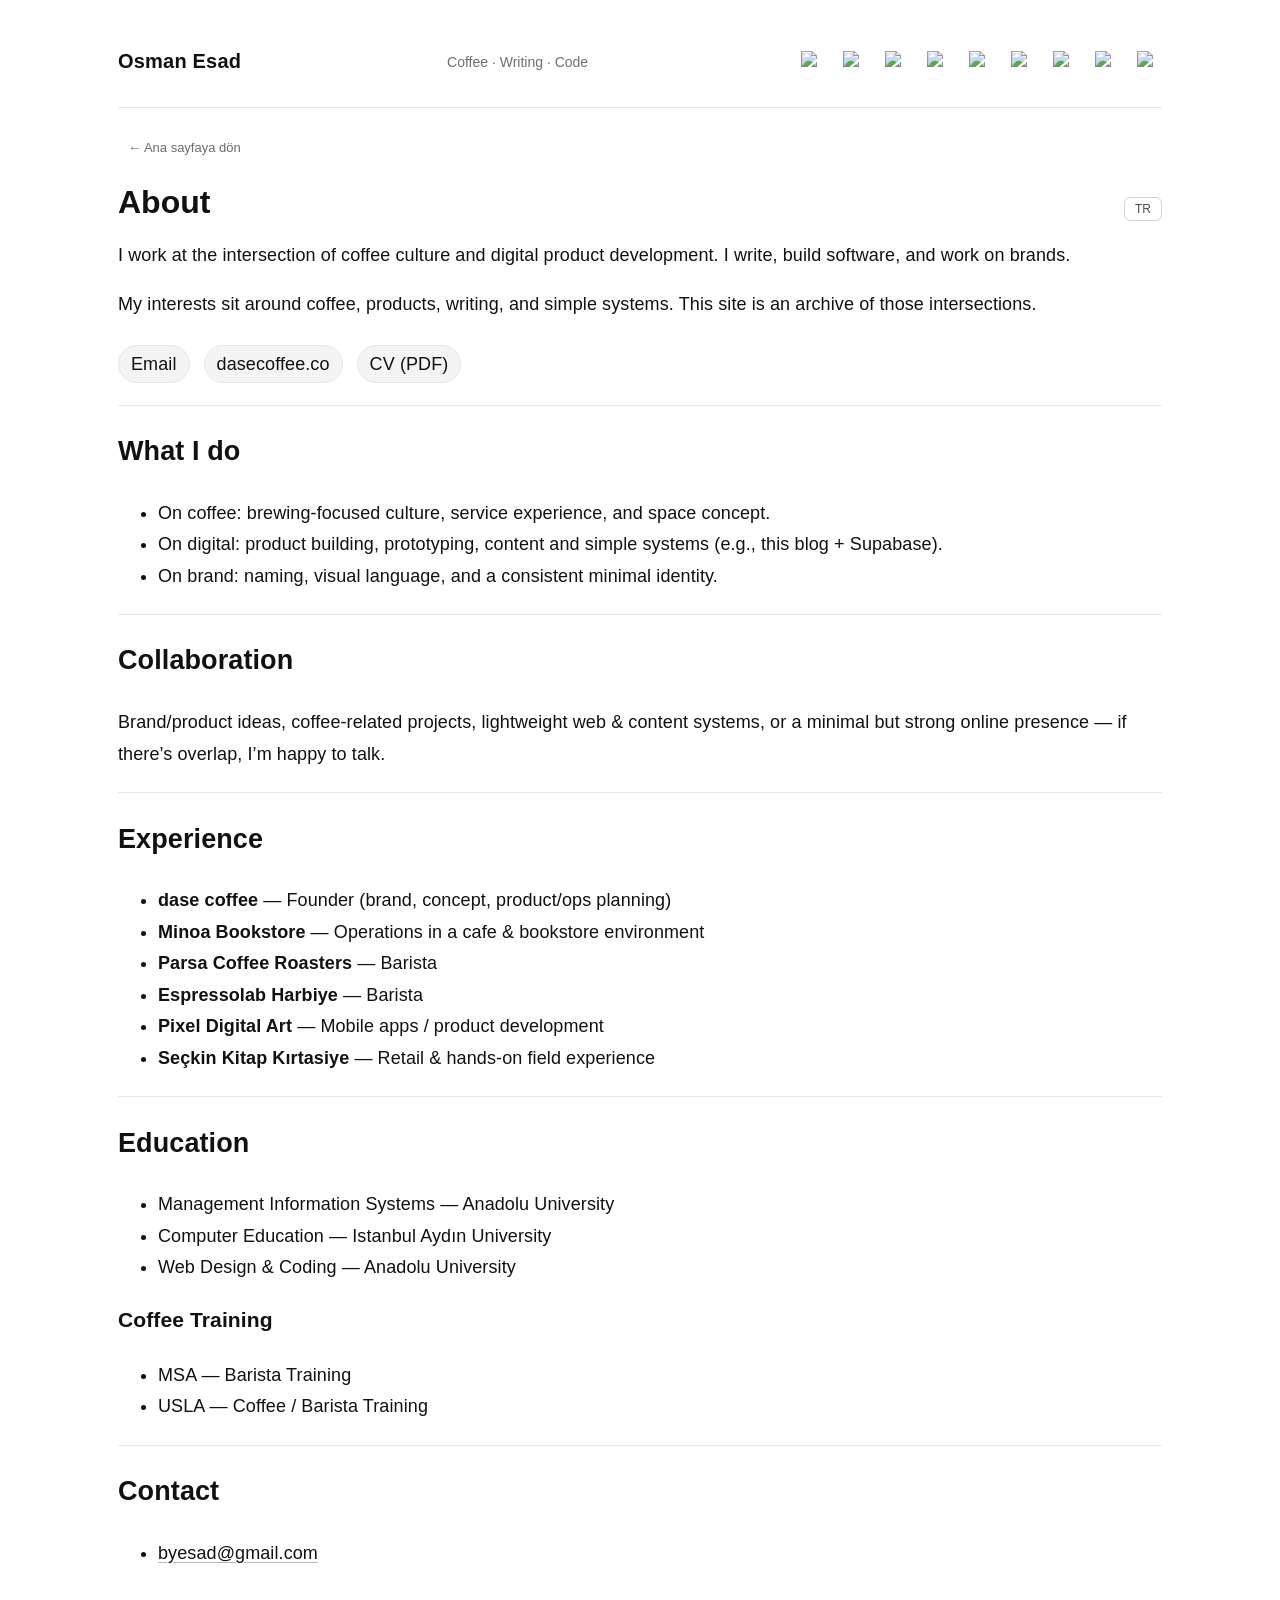
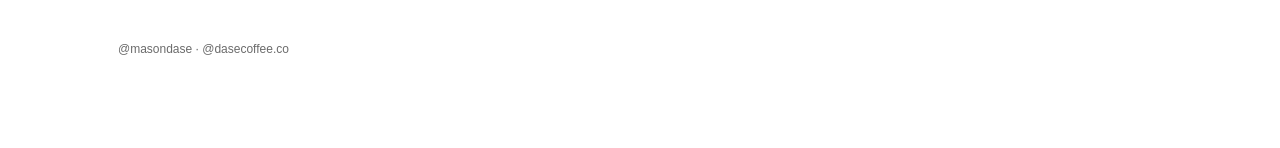
==== commit 69deeada: "UI Update #2 Arayüzde güncellemeler, teknik sorunların tespiti, kısa karşılama ekranı." ====
--- a/about.html
+++ b/about.html
@@ -54,6 +54,7 @@
 
     <p class="subtitle">
       Coffee · Writing · Code
+    </p>
     
     <!-- keep your existing icon bar
     <a class="textLink active" href="about.html" aria-current="page">
@@ -98,6 +99,10 @@
   <div class="divider"></div>
 
   <!-- Title + lang toggle near the content (not in the nav) -->
+  <div class="archiveTopbar" style="margin-bottom: 10px;">
+    <a class="asideBtn" href="index.html">← Ana sayfaya dön</a>
+  </div>
+
   <div class="titleRow">
     <h1 style="margin:0;">
       <span class="langBlock isActive" data-lang="tr">Hakkımda</span>
@@ -127,7 +132,6 @@
         <a class="action" href="mailto:byesad@gmail.com" style="text-decoration:none;">E-posta</a>
         <a class="action" href="https://dasecoffee.co" target="_blank" rel="noopener" style="text-decoration:none;">dasecoffee.co</a>
         <a class="action" href="assets/Osman_Esad_Hosbak_CV_TR_2026.pdf" target="_blank" rel="noopener" style="text-decoration:none;">CV (PDF)</a>
-        <a class="action" href="#" onclick="window.print(); return false;" style="text-decoration:none;">Yazdır / PDF al</a>
       </div>
 
       <hr />
@@ -197,7 +201,6 @@
         <a class="action" href="mailto:byesad@gmail.com" style="text-decoration:none;">Email</a>
         <a class="action" href="https://dasecoffee.co" target="_blank" rel="noopener" style="text-decoration:none;">dasecoffee.co</a>
         <a class="action" href="assets/Osman_Esad_Hosbak_CV_EN_2026.pdf" target="_blank" rel="noopener" style="text-decoration:none;">CV (PDF)</a>
-        <a class="action" href="#" onclick="window.print(); return false;" style="text-decoration:none;">Print / Save as PDF</a>
       </div>
 
       <hr />
@@ -253,17 +256,6 @@
     </section>
 
   </article>
-
-  <div class="drawerBackdrop" id="drawerBackdrop" hidden></div>
-
-<aside class="drawer" id="drawer" aria-label="Menü" hidden>
-  <div class="drawerTop">
-    <div class="drawerTitle"><b>Menü</b></div>
-    <button class="drawerClose" id="closeDrawer" aria-label="Kapat">✕</button>
-  </div>
-
-  
-</aside>
 
   <footer>@masondase · @dasecoffee.co</footer>
 
@@ -306,4 +298,4 @@
 </script>
 
 </body>
-</html>+</html>
--- a/styles.css
+++ b/styles.css
@@ -60,6 +60,130 @@
   background:color-mix(in srgb, var(--bg) 90%, #fff 10%);
   box-shadow:0 6px 20px var(--shadow);margin:10px 0 24px;
 }
+.welcomeCard{
+  margin: 8px 0 20px;
+  padding: 18px 18px 16px;
+  border: 1px solid var(--line);
+  border-radius: 18px;
+  background:
+    radial-gradient(circle at top right, color-mix(in srgb, var(--chip) 80%, transparent), transparent 40%),
+    color-mix(in srgb, var(--bg) 94%, #fff 6%);
+  box-shadow: 0 10px 30px var(--shadow);
+}
+.welcomeEyebrow{
+  margin-bottom: 8px;
+  font-size: 12px;
+  letter-spacing: 0.08em;
+  text-transform: uppercase;
+  color: var(--muted);
+}
+.welcomeCard h2{
+  margin: 0 0 8px;
+  font-size: 24px;
+  line-height: 1.25;
+  letter-spacing: -0.02em;
+}
+.welcomeCard p{
+  margin: 0;
+  max-width: 62ch;
+  color: color-mix(in srgb, var(--text) 88%, var(--muted) 12%);
+}
+.welcomeCard a{
+  font-weight: 600;
+}
+.welcomeTickerShell{
+  margin-top:16px;
+  padding-top:14px;
+  border-top:1px solid color-mix(in srgb, var(--line) 88%, transparent);
+}
+.tickerLabel{
+  margin-bottom:8px;
+  font-size:11px;
+  letter-spacing:0.08em;
+  text-transform:uppercase;
+  color:var(--muted);
+}
+.welcomeTicker{
+  overflow-x:auto;
+  overflow-y:hidden;
+  border-radius:16px;
+  border:1px solid var(--line);
+  background:color-mix(in srgb, var(--bg) 92%, var(--chip) 8%);
+  -webkit-overflow-scrolling:touch;
+  scrollbar-width:thin;
+}
+.tickerTrack{
+  display:flex;
+  align-items:center;
+  gap:10px;
+  padding:10px;
+  width:max-content;
+}
+.tickerLoading{
+  padding:2px 4px;
+  font-size:12px;
+  color:var(--muted);
+}
+.tickerItem{
+  flex:0 0 auto;
+  display:inline-flex;
+  align-items:center;
+  gap:8px;
+  min-width:240px;
+  max-width:320px;
+  padding:8px 10px;
+  border:1px solid var(--line);
+  border-radius:999px;
+  background:color-mix(in srgb, var(--bg) 90%, var(--chip) 10%);
+  text-decoration:none;
+  color:var(--text);
+}
+.tickerCopy{
+  display:flex;
+  flex-direction:column;
+  min-width:0;
+}
+.tickerKicker{
+  font-size:11px;
+  line-height:1.2;
+  color:var(--muted);
+  font-weight:600;
+}
+.tickerText{
+  font-size:12px;
+  line-height:1.35;
+  color:color-mix(in srgb, var(--text) 84%, var(--muted) 16%);
+  white-space:nowrap;
+  overflow:hidden;
+  text-overflow:ellipsis;
+}
+.tickerItem[href^='http']{
+  cursor:pointer;
+}
+.tickerItem:hover{
+  background:var(--chip);
+}
+.tickerItem.tone-gold .tickerIcon{
+  background:#f7e7b2;
+  color:#7b5400;
+}
+.tickerItem.tone-blue .tickerIcon{
+  background:#cfe6ff;
+  color:#1553a6;
+}
+.tickerItem.tone-coral .tickerIcon{
+  background:#ffd9cf;
+  color:#a34122;
+}
+.tickerIcon{
+  width:20px;
+  height:20px;
+  display:grid;
+  place-items:center;
+  border-radius:999px;
+  font-size:11px;
+  flex-shrink:0;
+}
 .group{display:flex;align-items:center;gap:10px;min-width:0;}
 .label{font-size:12px;color:var(--muted);white-space:nowrap;}
 .seg{display:flex;gap:6px;align-items:center;}
@@ -95,16 +219,8 @@
 .count{font-size:13px;color:var(--muted);padding-left:2px;}
 .heart,
 .plane{width:15px;height:15px;display:block;}
-/* --- HEART (like) clipping fix --- */
-/* --- Heart: clip + alignment fix (safe) --- */
 .action{ line-height: 1; }
-
-.action .heart{
-  overflow: visible;   /* SVG stroke taşarsa kesilmesin */
-}
-
-
-
+.action .heart{overflow:visible;flex-shrink:0;}
 .liked .heartPath{fill:#e11d48;stroke:#e11d48;}
 
 
@@ -131,7 +247,40 @@
   .layout{grid-template-columns:1fr;}
   aside{position:relative;top:auto;padding-left:0;border-left:none;border-top:1px solid var(--line);padding-top:14px;}
   .postList{max-height:none;}
-  
+  header{
+    align-items:flex-start;
+    flex-wrap:wrap;
+    margin-bottom:12px;
+  }
+  .name{
+    width:100%;
+  }
+  .subtitle{
+    order:3;
+    width:100%;
+    margin:2px 0 0;
+  }
+  .iconLinks{
+    order:4;
+    width:100%;
+    gap:8px;
+  }
+  .toolbar{
+    flex-wrap:wrap;
+    align-items:flex-start;
+  }
+  .tickerTrack{
+    width:auto;
+  }
+  .tickerItem{
+    min-width:calc(100vw - 72px);
+    max-width:none;
+  }
+  .tickerText{
+    white-space:normal;
+    overflow:visible;
+    text-overflow:clip;
+  }
 }
 
 /* ================================
@@ -239,110 +388,6 @@
 .toTop:hover{ filter: brightness(0.98); }
 .toTop:active{ transform: translateY(1px); }
 
-/* --- Mobile quick posts access --- */
-.mobileMenuBtn{
-  display:none;
-  
-  background:transparent;
-  color:var(--muted);
-  font-size:14px;
-  padding:6px 10px;
-  border-radius:10px;
-  cursor:pointer;
-  border-color: rgb(80, 80, 80);
-}
-.mobileMenuBtn:hover{ color:var(--text); background:var(--chip); }
-
-/* Drawer (mobile) */
-.drawerBackdrop{
-  position:fixed;
-  inset:0;
-  background: rgba(0,0,0,0.25);
-  backdrop-filter: blur(6px);
-  z-index: 50;
-}
-
-.drawer{
-  position:fixed;
-  left:0; right:0; bottom:0;
-  background: var(--bg);
-  border-top:1px solid var(--line);
-  border-radius: 16px 16px 0 0;
-  padding: 10px 12px 14px;
-  z-index: 60;
-  max-height: 72vh;
-  overflow:auto;
-  box-shadow: 0 -18px 40px var(--shadow);
-}
-
-.drawerTop{
-  display:flex;
-  align-items:center;
-  justify-content:space-between;
-  gap:10px;
-  padding: 6px 2px 10px;
-  border-bottom: 1px solid var(--line);
-  margin-bottom: 10px;
-}
-
-.drawerTitle{ font-size:12px; color:var(--muted); letter-spacing:.2px; }
-
-.drawerClose{
-  border:1px solid var(--line);
-  background: var(--chip);
-  color: var(--text);
-  border-radius: 10px;
-  width: 34px;
-  height: 34px;
-  cursor:pointer;
-}
-
-.drawerList{
-  list-style:none;
-  padding:0;
-  margin:0;
-  display:flex;
-  flex-direction:column;
-  gap:6px;
-}
-
-.drawerLink{
-  display:block;
-  text-decoration:none;
-  color:var(--text);
-  padding: 10px 10px;
-  border-radius: 12px;
-}
-.drawerLink:hover{ background: var(--chip); }
-
-.drawerMeta{ display:block; font-size:12px; color:var(--muted); margin-top:4px; }
-
-.drawerArchive{
-  display:inline-flex;
-  margin-top: 10px;
-  text-decoration:none;
-  color:var(--muted);
-  padding: 8px 10px;
-  border-radius: 999px;
-}
-.drawerArchive:hover{ color:var(--text); background: var(--chip); }
-
-/* Mobilde header’a “Yazılar” butonu aç */
-@media (max-width: 920px){
-  header{ align-items:center; }
-  .mobileMenuBtn{ display:inline-flex; }
-}
-
-/* --- Like heart final fix --- */
-.action{
-  line-height: 1;
-}
-
-.action .heart{
-  overflow: visible;
-  flex-shrink: 0;
-}
-
 /* ===============================
    Social icons (brand SVG imgs)
    =============================== */
@@ -377,6 +422,14 @@
 
 .social:active{
   transform: translateY(0);
+}
+.social:focus-visible,
+.asideBtn:focus-visible,
+.iconBtn:focus-visible,
+.action:focus-visible,
+.langSwitch:focus-visible{
+  outline: 2px solid color-mix(in srgb, var(--text) 40%, transparent);
+  outline-offset: 2px;
 }
 
 /* Text link inside iconLinks (e.g., Hakkımda) */
@@ -408,6 +461,12 @@
   .iconLinks{
     justify-content:flex-start;
   }
+  .welcomeCard{
+    padding: 16px 14px 14px;
+  }
+  .welcomeCard h2{
+    font-size: 21px;
+  }
 }
 
 .build-badge {
@@ -597,4 +656,4 @@
 .langSwitch:hover {
   opacity: 1;
   border-color: rgba(0,0,0,0.4);
-}+}
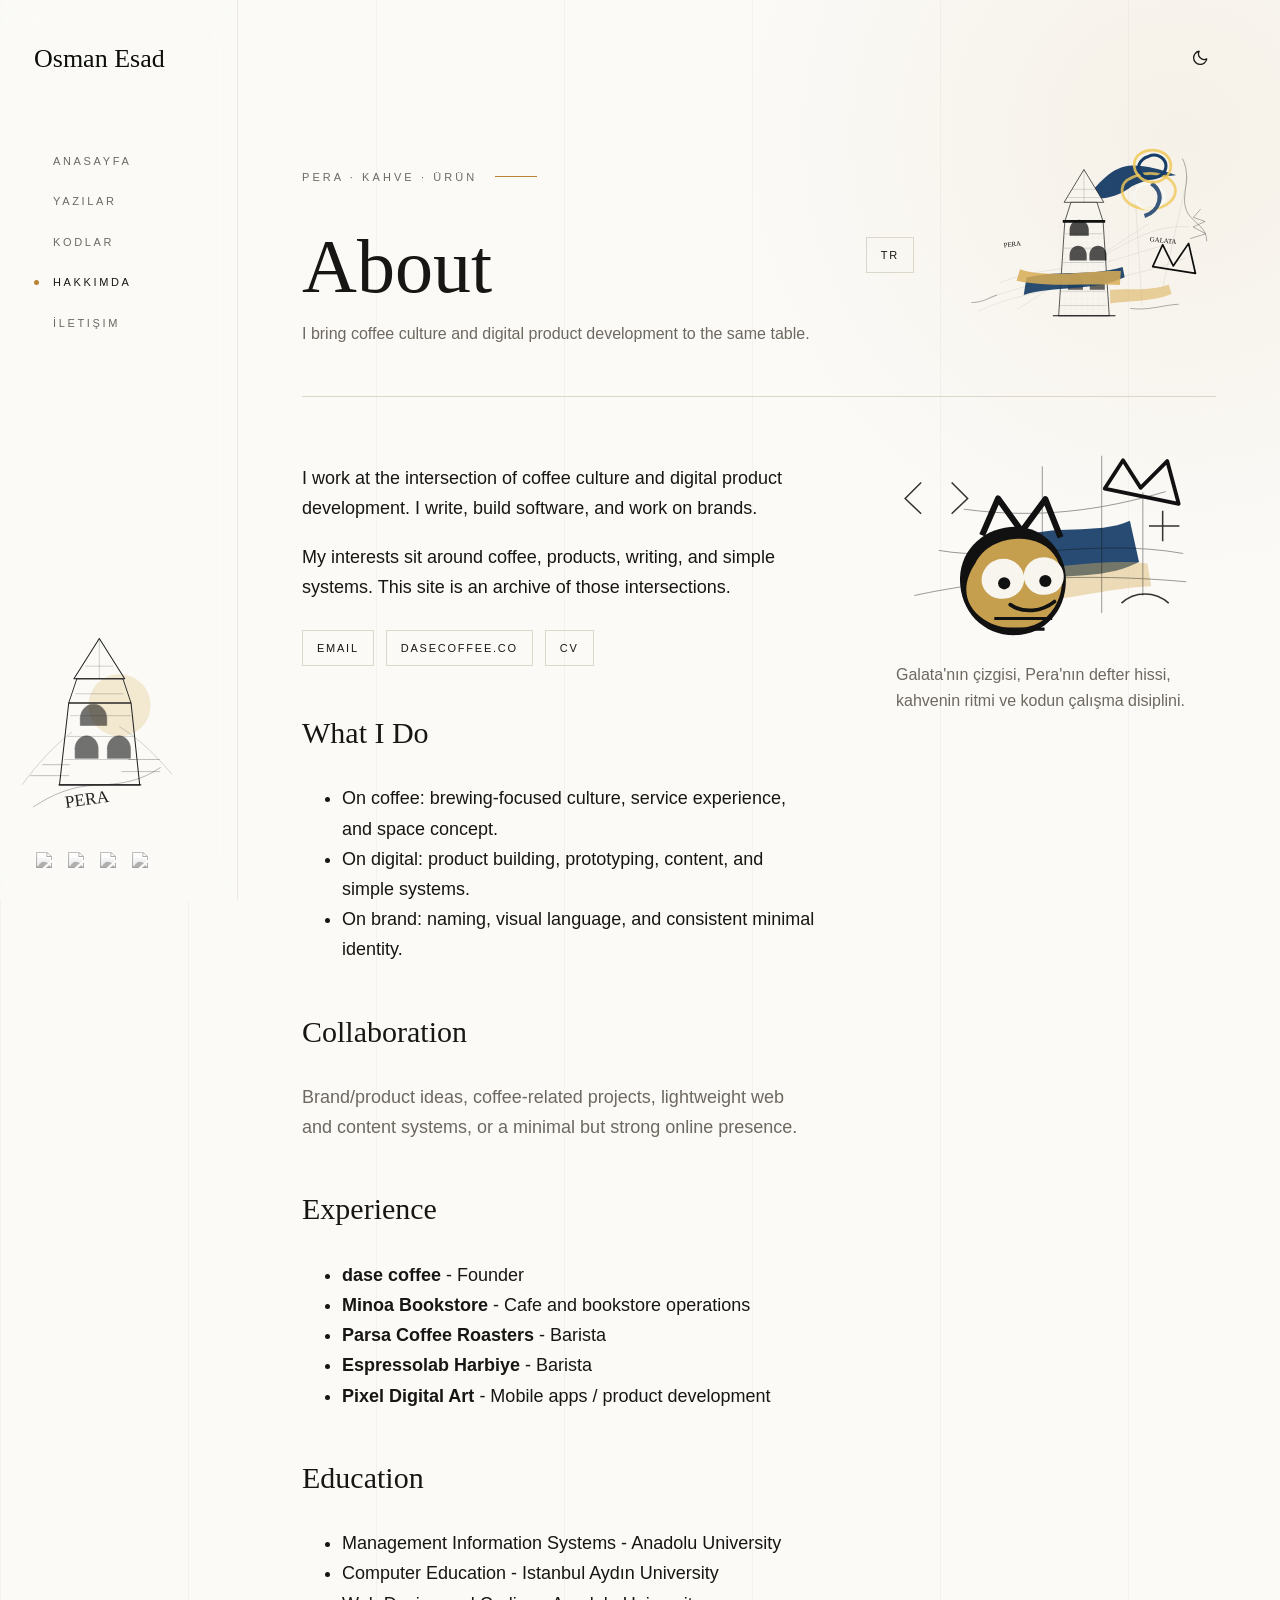
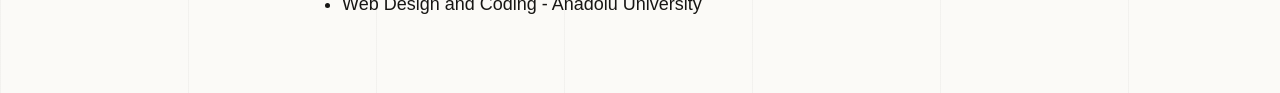
==== commit 9345b77c: "Big UI update Pera, Galata, Van Gogh ve Jean-Michel Basquiat" ====
--- a/about.html
+++ b/about.html
@@ -1,301 +1,188 @@
 <!doctype html>
 <html lang="tr">
-<head>
-  <meta charset="UTF-8" />
-  <meta name="viewport" content="width=device-width, initial-scale=1.0" />
-  <link rel="icon" href="./triquetra.png" type="image/x-icon" />
+  <head>
+    <meta charset="UTF-8" />
+    <meta name="viewport" content="width=device-width, initial-scale=1.0" />
+    <link rel="icon" href="./triquetra.png" type="image/x-icon" />
+    <title>Osman Esad - Hakkımda</title>
+    <meta name="description" content="Osman Esad Hoşbak - kahve kültürü, yazılım, marka ve dijital ürün geliştirme profili." />
+    <link rel="stylesheet" href="styles.css" />
+  </head>
+  <body>
+    <div class="siteShell">
+      <aside class="siteRail" aria-label="Site menüsü">
+        <div>
+          <div class="railTop"><a class="brand" href="index.html">Osman Esad</a></div>
+          <nav class="railNav" aria-label="Ana gezinme">
+            <a href="index.html">Anasayfa</a>
+            <a href="archive.html">Yazılar</a>
+            <a href="projects.html">Kodlar</a>
+            <a href="about.html" aria-current="page">Hakkımda</a>
+            <a href="mailto:byesad@gmail.com">İletişim</a>
+          </nav>
+        </div>
+        <img class="railSketch" src="assets/art/pera-sketch.svg" alt="Pera ve Galata çizimi" />
+        <nav class="railSocial" aria-label="Sosyal bağlantılar">
+          <a class="social" href="https://osmanesad.medium.com/" target="_blank" rel="noopener" title="Medium"><img src="assets/icons/medium.svg" alt="Medium" /></a>
+          <a class="social" href="https://github.com/osmanesad" target="_blank" rel="noopener" title="GitHub"><img src="assets/icons/github.svg" alt="GitHub" /></a>
+          <a class="social" href="https://www.linkedin.com/in/osmanesad/" target="_blank" rel="noopener" title="LinkedIn"><img src="assets/icons/linkedin.svg" alt="LinkedIn" /></a>
+          <a class="social" href="https://www.instagram.com/masondase/" target="_blank" rel="noopener" title="Instagram"><img src="assets/icons/instagram.svg" alt="Instagram" /></a>
+        </nav>
+      </aside>
 
-  <title>Osman Esad — Hakkımda</title>
-  <meta name="description" content="Osman Esad Hoşbak — Coffee & Product Builder. Collaboration & freelance profile." />
+      <main class="siteMain">
+        <div class="topTools">
+          <button class="toolIcon" id="themeToggle" type="button" aria-label="Tema değiştir" title="Tema değiştir">
+            <svg width="18" height="18" viewBox="0 0 24 24" fill="none" aria-hidden="true"><path d="M21 13.1A7.5 7.5 0 0 1 10.9 3a8.8 8.8 0 1 0 10.1 10.1Z" stroke="currentColor" stroke-width="1.7" stroke-linejoin="round" /></svg>
+          </button>
+        </div>
 
-  <link rel="stylesheet" href="styles.css" />
+        <div class="pageWrap">
+          <header class="subpageHero">
+            <div>
+              <div class="eyebrow">Pera · Kahve · Ürün</div>
+              <div class="titleRow">
+                <h1 class="pageTitle">
+                  <span class="langBlock isActive" data-lang="tr">Hakkımda</span>
+                  <span class="langBlock" data-lang="en">About</span>
+                </h1>
+                <button id="langToggle" class="langSwitch" type="button" aria-label="Switch language">
+                  <span class="langBlock isActive" data-lang="tr">EN</span>
+                  <span class="langBlock" data-lang="en">TR</span>
+                </button>
+              </div>
+              <p class="pageLead">
+                <span class="langBlock isActive" data-lang="tr">Kahve kültürü ile dijital ürün geliştirmeyi aynı masada buluşturuyorum.</span>
+                <span class="langBlock" data-lang="en">I bring coffee culture and digital product development to the same table.</span>
+              </p>
+            </div>
+            <img src="assets/art/galata-composition.svg" alt="Galata, fırça ve çizgi kompozisyonu" />
+          </header>
 
-  <style>
-    /* Only for about page language toggle */
-    .langBlock { display: none; }
-    .langBlock.isActive { display: block; }
+          <div class="aboutGrid">
+            <article>
+              <section class="langBlock isActive" data-lang="tr">
+                <p>Kahve kültürü ile dijital ürün geliştirmeyi bir arada sürdürüyorum. Yazıyor, yazılım geliştiriyor ve markalar üzerine çalışıyorum.</p>
+                <p>İlgi alanlarım kahve, ürün, yazı ve sade sistemler etrafında kesişiyor. Bu site, bu kesişimlerin bir arşivi.</p>
 
-    .titleRow {
-      display: flex;
-      justify-content: space-between;
-      align-items: baseline;
-      gap: 12px;
-      margin-bottom: 10px;
-    }
+                <div class="actions">
+                  <a class="action" href="mailto:byesad@gmail.com">E-posta</a>
+                  <a class="action" href="https://dasecoffee.co" target="_blank" rel="noopener">dasecoffee.co</a>
+                  <a class="action" href="assets/Osman_Esad_Hosbak_CV_TR_2026.pdf" target="_blank" rel="noopener">CV</a>
+                </div>
 
-    .langSwitch {
-      background: none;
-      border: 1px solid rgba(0,0,0,0.25);
-      padding: 4px 10px;
-      font-size: 12px;
-      cursor: pointer;
-      border-radius: 6px;
-      opacity: 0.7;
-      transition: opacity 0.2s ease, border-color 0.2s ease;
-      white-space: nowrap;
-    }
-    .langSwitch:hover { opacity: 1; border-color: rgba(0,0,0,0.4); }
+                <h2>Ne yapıyorum?</h2>
+                <ul>
+                  <li>Kahve tarafında: demleme odaklı kültür, servis deneyimi ve mekan kurgusu.</li>
+                  <li>Dijital tarafta: ürün geliştirme, prototipleme, içerik ve basit sistemler.</li>
+                  <li>Marka tarafında: isimlendirme, görsel dil ve tutarlı bir kimlik.</li>
+                </ul>
 
-    /* Print (simple & clean) */
-    @media print {
-      .iconLinks, .langSwitch, .toTop { display: none !important; }
-      a { text-decoration: none !important; }
-      .divider { margin: 14px 0 !important; }
-    }
-  </style>
-</head>
+                <h2>İş birliği</h2>
+                <p class="muted">Yeni bir marka/ürün fikri, kahve odaklı bir proje, web ve içerik sistemi kurulumu ya da minimal ama doğru bir online varlık üzerine konuşabiliriz.</p>
 
-<body>
-<main class="shell">
+                <h2>Deneyim</h2>
+                <ul>
+                  <li><strong>dase coffee</strong> - Kurucu</li>
+                  <li><strong>Minoa Bookstore</strong> - Kafe ve kitap operasyonu</li>
+                  <li><strong>Parsa Coffee Roasters</strong> - Barista</li>
+                  <li><strong>Espressolab Harbiye</strong> - Barista</li>
+                  <li><strong>Pixel Digital Art</strong> - Mobil uygulama / ürün geliştirme</li>
+                </ul>
 
-  <header>
-    <a class="name" href="index.html">Osman Esad</a>
-     
+                <h2>Eğitim</h2>
+                <ul>
+                  <li>Yönetim Bilişim Sistemleri - Anadolu Üniversitesi</li>
+                  <li>Bilgisayar Öğretmenliği - İstanbul Aydın Üniversitesi</li>
+                  <li>Web Tasarım ve Kodlama - Anadolu Üniversitesi</li>
+                </ul>
+              </section>
 
-    <p class="subtitle">
-      Coffee · Writing · Code
-    </p>
-    
-    <!-- keep your existing icon bar
-    <a class="textLink active" href="about.html" aria-current="page">
-        <span class="langBlock isActive" data-lang="tr">Hakkımda</span>
-        <span class="langBlock" data-lang="en">About</span>
-      </a> 
-    -->
-    <nav class="iconLinks" aria-label="Links">
-   
+              <section class="langBlock" data-lang="en">
+                <p>I work at the intersection of coffee culture and digital product development. I write, build software, and work on brands.</p>
+                <p>My interests sit around coffee, products, writing, and simple systems. This site is an archive of those intersections.</p>
 
-      <a class="social" href="https://osmanesad.medium.com/" target="_blank" rel="noopener" title="Medium">
-        <img src="assets/icons/medium.svg" alt="Medium" />
-      </a>
-      <a class="social" href="https://github.com/osmanesad" target="_blank" rel="noopener" title="GitHub">
-        <img src="assets/icons/github.svg" alt="GitHub" />
-      </a>
-      <a class="social" href="https://www.artstation.com/masondase" target="_blank" rel="noopener" title="ArtStation">
-        <img src="assets/icons/artstation.svg" alt="ArtStation" />
-      </a>
-      <a class="social" href="https://www.behance.net/osmanesad" target="_blank" rel="noopener" title="Behance">
-        <img src="assets/icons/behance.svg" alt="Behance" />
-      </a>
-      <a class="social" href="https://www.linkedin.com/in/osmanesad/" target="_blank" rel="noopener" title="LinkedIn">
-        <img src="assets/icons/linkedin.svg" alt="LinkedIn" />
-      </a>
-      <a class="social" href="https://www.instagram.com/masondase/" target="_blank" rel="noopener" title="Instagram">
-        <img src="assets/icons/instagram.svg" alt="Instagram" />
-      </a>
-      <a class="social" href="https://vsco.co/osmanesad/gallery" target="_blank" rel="noopener" title="VSCO">
-        <img src="assets/icons/vsco.svg" alt="VSCO" />
-      </a>
-      <a class="social" href="https://youtube.com/@osmanesad?si=cu8vE3Sx6dMPpb2N" target="_blank" rel="noopener" title="YouTube">
-        <img src="assets/icons/youtube.svg" alt="YouTube" />
-      </a>
-      <a class="social" href="https://www.pinterest.com/g0324d/" target="_blank" rel="noopener" title="Pinterest">
-        <img src="assets/icons/pinterest.svg" alt="Pinterest" />
-      </a>
-      
-    </nav>
-  </header>
+                <div class="actions">
+                  <a class="action" href="mailto:byesad@gmail.com">Email</a>
+                  <a class="action" href="https://dasecoffee.co" target="_blank" rel="noopener">dasecoffee.co</a>
+                  <a class="action" href="assets/Osman_Esad_Hosbak_CV_EN_2026.pdf" target="_blank" rel="noopener">CV</a>
+                </div>
 
-  <div class="divider"></div>
+                <h2>What I Do</h2>
+                <ul>
+                  <li>On coffee: brewing-focused culture, service experience, and space concept.</li>
+                  <li>On digital: product building, prototyping, content, and simple systems.</li>
+                  <li>On brand: naming, visual language, and consistent minimal identity.</li>
+                </ul>
 
-  <!-- Title + lang toggle near the content (not in the nav) -->
-  <div class="archiveTopbar" style="margin-bottom: 10px;">
-    <a class="asideBtn" href="index.html">← Ana sayfaya dön</a>
-  </div>
+                <h2>Collaboration</h2>
+                <p class="muted">Brand/product ideas, coffee-related projects, lightweight web and content systems, or a minimal but strong online presence.</p>
 
-  <div class="titleRow">
-    <h1 style="margin:0;">
-      <span class="langBlock isActive" data-lang="tr">Hakkımda</span>
-      <span class="langBlock" data-lang="en">About</span>
-    </h1>
+                <h2>Experience</h2>
+                <ul>
+                  <li><strong>dase coffee</strong> - Founder</li>
+                  <li><strong>Minoa Bookstore</strong> - Cafe and bookstore operations</li>
+                  <li><strong>Parsa Coffee Roasters</strong> - Barista</li>
+                  <li><strong>Espressolab Harbiye</strong> - Barista</li>
+                  <li><strong>Pixel Digital Art</strong> - Mobile apps / product development</li>
+                </ul>
 
-    <button id="langToggle" class="langSwitch" type="button" aria-label="Switch language">
-      <span class="langBlock isActive" data-lang="tr">EN</span>
-      <span class="langBlock" data-lang="en">TR</span>
-    </button>
-  </div>
+                <h2>Education</h2>
+                <ul>
+                  <li>Management Information Systems - Anadolu University</li>
+                  <li>Computer Education - Istanbul Aydın University</li>
+                  <li>Web Design and Coding - Anadolu University</li>
+                </ul>
+              </section>
+            </article>
 
-  <article>
+            <aside class="aboutAside">
+              <img src="assets/art/basquiat-code.svg" alt="Taçlı dışavurumcu portre ve kod çizgileri" />
+              <p class="muted">Galata'nın çizgisi, Pera'nın defter hissi, kahvenin ritmi ve kodun çalışma disiplini.</p>
+            </aside>
+          </div>
+        </div>
+      </main>
+    </div>
 
-    <!-- ===== TR ===== -->
-    <section class="langBlock isActive" data-lang="tr">
-<p>
-  Kahve kültürü ile dijital ürün geliştirmeyi bir arada sürdürüyorum.
-  Yazıyor, yazılım geliştiriyor ve markalar üzerine çalışıyorum.
-</p>
+    <button class="toTop" id="toTop" aria-label="Sayfa başına dön" title="Yukarı">↑</button>
+    <script>
+      const toggle = document.getElementById('langToggle');
+      const themeToggle = document.getElementById('themeToggle');
+      const toTopBtn = document.getElementById('toTop');
 
-<p>
-  İlgi alanlarım kahve, ürün, yazı ve sade sistemler etrafında kesişiyor.
-  Bu site, bu kesişimlerin bir arşivi.
-</p>
-      <div class="actions" style="flex-wrap: wrap;">
-        <a class="action" href="mailto:byesad@gmail.com" style="text-decoration:none;">E-posta</a>
-        <a class="action" href="https://dasecoffee.co" target="_blank" rel="noopener" style="text-decoration:none;">dasecoffee.co</a>
-        <a class="action" href="assets/Osman_Esad_Hosbak_CV_TR_2026.pdf" target="_blank" rel="noopener" style="text-decoration:none;">CV (PDF)</a>
-      </div>
+      function setLang(lang) {
+        document.documentElement.lang = lang;
+        document.querySelectorAll('.langBlock').forEach((el) => {
+          const elLang = el.getAttribute('data-lang');
+          if (elLang) el.classList.toggle('isActive', elLang === lang);
+        });
+        document.title = lang === 'tr' ? 'Osman Esad - Hakkımda' : 'Osman Esad - About';
+        try { localStorage.setItem('about_lang', lang); } catch (_) {}
+      }
 
-      <hr />
+      function setTheme(name) {
+        document.body.classList.toggle('theme-dark', name === 'dark');
+        try { localStorage.setItem('site_theme', name); } catch (_) {}
+      }
 
-      <h2>Ne yapıyorum?</h2>
-      <ul>
-        <li>Kahve tarafında: demleme odaklı kültür, servis deneyimi ve mekân kurgusu.</li>
-        <li>Dijital tarafta: ürün geliştirme, prototipleme, içerik ve basit sistemler (ör. bu blog + Supabase).</li>
-        <li>Marka tarafında: isimlendirme, görsel dil, basit ama tutarlı bir kimlik.</li>
-      </ul>
+      let savedLang = 'tr';
+      try { savedLang = localStorage.getItem('about_lang') || ((navigator.language || '').toLowerCase().startsWith('tr') ? 'tr' : 'en'); } catch (_) {}
+      let savedTheme = 'light';
+      try { savedTheme = localStorage.getItem('site_theme') || 'light'; } catch (_) {}
 
-      <hr />
+      setLang(savedLang);
+      setTheme(savedTheme);
 
-      <h2>İş birliği</h2>
-      <p class="muted">
-        Yeni bir marka/ürün fikri, kahve odaklı bir proje, web & içerik sistemi kurulumu veya “minimal ama doğru” bir
-        online varlık… Ortak zemin bulursak konuşabiliriz.
-      </p>
+      toggle.addEventListener('click', () => setLang(document.documentElement.lang === 'tr' ? 'en' : 'tr'));
+      themeToggle.addEventListener('click', () => setTheme(document.body.classList.contains('theme-dark') ? 'light' : 'dark'));
 
-      <hr />
-
-      <h2>Deneyim</h2>
-      <ul>
-        <li><strong>dase coffee</strong> — Kurucu (marka, konsept, ürün/operasyon planı)</li>
-        <li><strong>Minoa Bookstore</strong> — Kafe & kitap tarafında operasyon</li>
-        <li><strong>Parsa Coffee Roasters</strong> — Barista</li>
-        <li><strong>Espressolab Harbiye</strong> — Barista</li>
-        <li><strong>Pixel Digital Art</strong> — Mobil uygulama / ürün geliştirme</li>
-        <li><strong>Seçkin Kitap Kırtasiye</strong> — Perakende satış & saha deneyimi</li>
-      </ul>
-
-      <hr />
-
-      <h2>Eğitim</h2>
-      <ul>
-        <li>Yönetim Bilişim Sistemleri — Anadolu Üniversitesi</li>
-        <li>Bilgisayar Öğretmenliği — İstanbul Aydın Üniversitesi</li>
-        <li>Web Tasarım ve Kodlama — Anadolu Üniversitesi</li>
-      </ul>
-
-      <h3 style="margin-top: 14px;">Kahve Eğitimleri</h3>
-      <ul>
-        <li>MSA — Barista Eğitimi</li>
-        <li>USLA — Kahve / Barista Eğitimi</li>
-      </ul>
-
-      <hr />
-
-      <h2>İletişim</h2>
-      <ul>
-        <li><a href="mailto:byesad@gmail.com">byesad@gmail.com</a></li>
-      </ul>
-    </section>
-
-    <!-- ===== EN ===== -->
-    <section class="langBlock" data-lang="en">
-<p>
-  I work at the intersection of coffee culture and digital product development.
-  I write, build software, and work on brands.
-</p>
-
-<p>
-  My interests sit around coffee, products, writing, and simple systems.
-  This site is an archive of those intersections.
-</p>
-      <div class="actions" style="flex-wrap: wrap;">
-        <a class="action" href="mailto:byesad@gmail.com" style="text-decoration:none;">Email</a>
-        <a class="action" href="https://dasecoffee.co" target="_blank" rel="noopener" style="text-decoration:none;">dasecoffee.co</a>
-        <a class="action" href="assets/Osman_Esad_Hosbak_CV_EN_2026.pdf" target="_blank" rel="noopener" style="text-decoration:none;">CV (PDF)</a>
-      </div>
-
-      <hr />
-
-      <h2>What I do</h2>
-      <ul>
-        <li>On coffee: brewing-focused culture, service experience, and space concept.</li>
-        <li>On digital: product building, prototyping, content and simple systems (e.g., this blog + Supabase).</li>
-        <li>On brand: naming, visual language, and a consistent minimal identity.</li>
-      </ul>
-
-      <hr />
-
-      <h2>Collaboration</h2>
-      <p class="muted">
-        Brand/product ideas, coffee-related projects, lightweight web & content systems, or a minimal but strong online presence —
-        if there’s overlap, I’m happy to talk.
-      </p>
-
-      <hr />
-
-      <h2>Experience</h2>
-      <ul>
-        <li><strong>dase coffee</strong> — Founder (brand, concept, product/ops planning)</li>
-        <li><strong>Minoa Bookstore</strong> — Operations in a cafe & bookstore environment</li>
-        <li><strong>Parsa Coffee Roasters</strong> — Barista</li>
-        <li><strong>Espressolab Harbiye</strong> — Barista</li>
-        <li><strong>Pixel Digital Art</strong> — Mobile apps / product development</li>
-        <li><strong>Seçkin Kitap Kırtasiye</strong> — Retail & hands-on field experience</li>
-      </ul>
-
-      <hr />
-
-      <h2>Education</h2>
-      <ul>
-        <li>Management Information Systems — Anadolu University</li>
-        <li>Computer Education — Istanbul Aydın University</li>
-        <li>Web Design & Coding — Anadolu University</li>
-      </ul>
-
-      <h3 style="margin-top: 14px;">Coffee Training</h3>
-      <ul>
-        <li>MSA — Barista Training</li>
-        <li>USLA — Coffee / Barista Training</li>
-      </ul>
-
-      <hr />
-
-      <h2>Contact</h2>
-      <ul>
-        <li><a href="mailto:byesad@gmail.com">byesad@gmail.com</a></li>
-      </ul>
-    </section>
-
-  </article>
-
-  <footer>@masondase · @dasecoffee.co</footer>
-
-  
-</main>
-
-<script>
-  const toggle = document.getElementById("langToggle");
-
-  function setLang(lang) {
-    document.documentElement.lang = lang;
-
-    document.querySelectorAll(".langBlock").forEach(el => {
-      const elLang = el.getAttribute("data-lang");
-      if (!elLang) return;
-      el.classList.toggle("isActive", elLang === lang);
-    });
-
-    // optional: change title only (keeps it clean)
-    document.title = (lang === "tr") ? "Osman Esad — Hakkımda" : "Osman Esad — About";
-
-    try { localStorage.setItem("about_lang", lang); } catch (_) {}
-  }
-
-  const saved = (() => {
-    try {
-      const v = localStorage.getItem("about_lang");
-      if (v === "tr" || v === "en") return v;
-    } catch (_) {}
-    const navLang = (navigator.language || "").toLowerCase();
-    return navLang.startsWith("tr") ? "tr" : "en";
-  })();
-
-  setLang(saved);
-
-  toggle.addEventListener("click", () => {
-    const next = (document.documentElement.lang === "tr") ? "en" : "tr";
-    setLang(next);
-  });
-</script>
-
-</body>
+      if (toTopBtn) {
+        const onScroll = () => toTopBtn.classList.toggle('show', window.scrollY > 500);
+        window.addEventListener('scroll', onScroll, { passive: true });
+        onScroll();
+        toTopBtn.addEventListener('click', () => window.scrollTo({ top: 0, behavior: 'smooth' }));
+      }
+    </script>
+  </body>
 </html>
--- a/styles.css
+++ b/styles.css
@@ -1,659 +1,871 @@
-:root{
-  --bg:#ffffff;--text:#111111;--muted:#6b6b6b;--line:#e7e7e7;
-  --chip:#f4f4f4;--chipText:#111;--shadow: rgba(0,0,0,0.04);
-  --fontSize:18px;
-}
-
-*{box-sizing:border-box;}
-html,body{height:100%;}
-body{
-  margin:0;background:var(--bg);color:var(--text);
-  font-family:-apple-system,BlinkMacSystemFont,"SF Pro Text","SF Pro Display","Segoe UI",Roboto,Helvetica,Arial,"Apple Color Emoji","Segoe UI Emoji";
-  line-height:1.75;-webkit-font-smoothing:antialiased;text-rendering:optimizeLegibility;
-}
-
-.shell{max-width:1080px;margin:0 auto;padding:44px 18px 88px;}
-header{display:flex;align-items:flex-start;justify-content:space-between;gap:16px;margin-bottom:18px;}
-.name{
-  font-size:20px;
-  font-weight:600;
-  letter-spacing:0.2px;
-  color:var(--text);
-  text-decoration:none;
-}
-
-.name:hover{
-  opacity:.55; /* çok hafif bir geri bildirim */
-}
-
-
-/* Layout: içerik + sağ menü */
-.layout{display:grid;grid-template-columns: 1fr 260px;gap:28px;align-items:start;margin-top:18px;}
-.page{max-width:760px;padding-right:2px;}
-
-aside{
-  position:sticky;top:14px;align-self:start;
-  border:none;background:transparent;box-shadow:none;overflow:visible;
-  padding-left:12px;border-left:1px solid var(--line);
-}
-.asideHeader{display:flex;align-items:center;justify-content:space-between;gap:10px;padding:0 0 10px;border-bottom:1px solid var(--line);margin-bottom:10px;}
-.asideTitle{font-size:12px;color:var(--muted);letter-spacing:0.2px;}
-.asideActions{display:flex;gap:8px;align-items:center;}
-
-.asideBtn{
-  border:none;background:transparent;color:var(--muted);
-  border-radius:999px;height:30px;padding:0 10px;cursor:pointer;font-size:13px;
-  text-decoration:none;display:inline-flex;align-items:center;
-}
-.asideBtn:hover{color:var(--text);background:var(--chip);}
-.asideBtn:active{transform:translateY(1px);}
-
-.postList{list-style:none;padding:0;margin:0;display:flex;flex-direction:column;gap:8px;max-height:calc(100vh - 190px);overflow:auto;}
-.postLink{display:block;text-decoration:none;color:var(--text);padding:6px 2px;border-radius:10px;}
-.postLink:hover{background:color-mix(in srgb, var(--chip) 55%, transparent);}
-.postLink[aria-current="true"]{background:color-mix(in srgb, var(--chip) 75%, transparent);}
-.postMeta{display:block;font-size:12px;color:var(--muted);margin-top:2px;}
-
-.toolbar{
-  display:flex;align-items:center;justify-content:space-between;gap:12px;
-  padding:10px 12px;border:1px solid var(--line);border-radius:14px;
-  background:color-mix(in srgb, var(--bg) 90%, #fff 10%);
-  box-shadow:0 6px 20px var(--shadow);margin:10px 0 24px;
-}
-.welcomeCard{
-  margin: 8px 0 20px;
-  padding: 18px 18px 16px;
-  border: 1px solid var(--line);
-  border-radius: 18px;
+:root {
+  --bg: #fbfaf7;
+  --paper: #fffdf8;
+  --text: #171614;
+  --muted: #6d6860;
+  --line: #ddd6cb;
+  --line-strong: #c6b9a7;
+  --gold: #b88434;
+  --blue: #163d67;
+  --ink: #0d0d0c;
+  --bone: #eee7dc;
+  --wash: #f5efe5;
+  --shadow: rgba(25, 22, 18, 0.06);
+  --readerFontSize: 19px;
+}
+
+* {
+  box-sizing: border-box;
+}
+
+html {
+  scroll-behavior: smooth;
+}
+
+body {
+  min-height: 100%;
+  margin: 0;
   background:
-    radial-gradient(circle at top right, color-mix(in srgb, var(--chip) 80%, transparent), transparent 40%),
-    color-mix(in srgb, var(--bg) 94%, #fff 6%);
-  box-shadow: 0 10px 30px var(--shadow);
-}
-.welcomeEyebrow{
-  margin-bottom: 8px;
+    linear-gradient(90deg, rgba(20, 20, 19, 0.035) 0 1px, transparent 1px 100%),
+    radial-gradient(circle at 92% 8%, rgba(184, 132, 52, 0.08), transparent 28rem),
+    var(--bg);
+  background-size: 188px 100%, auto, auto;
+  color: var(--text);
+  font-family: Inter, -apple-system, BlinkMacSystemFont, "Segoe UI", Roboto, Arial, sans-serif;
+  line-height: 1.68;
+  -webkit-font-smoothing: antialiased;
+  text-rendering: optimizeLegibility;
+}
+
+body.theme-dark {
+  --bg: #101112;
+  --paper: #161718;
+  --text: #f3efe5;
+  --muted: #b3aa9d;
+  --line: #303030;
+  --line-strong: #49443b;
+  --wash: #1d1c1a;
+  --shadow: rgba(0, 0, 0, 0.28);
+}
+
+a {
+  color: inherit;
+}
+
+img {
+  max-width: 100%;
+  display: block;
+}
+
+.srOnly {
+  position: absolute;
+  width: 1px;
+  height: 1px;
+  padding: 0;
+  margin: -1px;
+  overflow: hidden;
+  clip: rect(0, 0, 0, 0);
+  white-space: nowrap;
+  border: 0;
+}
+
+button,
+input {
+  font: inherit;
+}
+
+.siteShell {
+  display: grid;
+  grid-template-columns: 238px minmax(0, 1fr);
+  min-height: 100vh;
+}
+
+.siteRail {
+  position: sticky;
+  top: 0;
+  height: 100vh;
+  padding: 46px 34px 30px;
+  border-right: 1px solid rgba(17, 17, 17, 0.08);
+  background: rgba(251, 250, 247, 0.66);
+  backdrop-filter: blur(18px);
+  display: flex;
+  flex-direction: column;
+  justify-content: space-between;
+  z-index: 5;
+}
+
+body.theme-dark .siteRail {
+  background: rgba(16, 17, 18, 0.76);
+  border-color: rgba(255, 255, 255, 0.08);
+}
+
+.brand {
+  font-family: "Brush Script MT", "Segoe Script", cursive;
+  font-size: 26px;
+  line-height: 1;
+  text-decoration: none;
+  color: var(--ink);
+}
+
+body.theme-dark .brand {
+  color: var(--text);
+}
+
+.railNav {
+  display: grid;
+  gap: 22px;
+  margin-top: 76px;
+}
+
+.railNav a {
+  position: relative;
+  display: inline-flex;
+  align-items: center;
+  gap: 14px;
+  width: fit-content;
+  text-decoration: none;
+  text-transform: uppercase;
+  letter-spacing: 0.24em;
+  font-size: 11px;
+  color: var(--muted);
+}
+
+.railNav a::before {
+  content: "";
+  width: 5px;
+  height: 5px;
+  border-radius: 999px;
+  background: transparent;
+}
+
+.railNav a[aria-current="page"],
+.railNav a:hover {
+  color: var(--text);
+}
+
+.railNav a[aria-current="page"]::before {
+  background: var(--gold);
+}
+
+.railSketch {
+  width: 150px;
+  margin: auto 0 34px -12px;
+  opacity: 0.92;
+}
+
+.railSocial {
+  display: flex;
+  flex-wrap: wrap;
+  gap: 12px;
+}
+
+.social {
+  width: 20px;
+  height: 20px;
+  display: grid;
+  place-items: center;
+  text-decoration: none;
+  opacity: 0.78;
+}
+
+.social:hover {
+  opacity: 1;
+}
+
+.social img {
+  width: 17px;
+  height: 17px;
+  filter: grayscale(1) contrast(1.3);
+}
+
+body.theme-dark .social img {
+  filter: invert(1) grayscale(1) contrast(1.2);
+}
+
+.siteMain {
+  min-width: 0;
+  padding: 42px clamp(24px, 5vw, 82px) 56px;
+}
+
+.topTools {
+  display: flex;
+  justify-content: flex-end;
+  gap: 16px;
+  min-height: 32px;
+}
+
+.toolIcon {
+  width: 32px;
+  height: 32px;
+  border: 0;
+  border-radius: 999px;
+  background: transparent;
+  color: var(--text);
+  display: grid;
+  place-items: center;
+  cursor: pointer;
+}
+
+.toolIcon:hover {
+  background: var(--wash);
+}
+
+.pageWrap {
+  max-width: 1040px;
+  margin: 0 auto;
+}
+
+.hero {
+  min-height: min(760px, calc(100vh - 98px));
+  display: grid;
+  grid-template-columns: minmax(0, 0.9fr) minmax(360px, 1fr);
+  gap: clamp(28px, 6vw, 72px);
+  align-items: center;
+  padding-bottom: 54px;
+  border-bottom: 1px solid var(--line);
+}
+
+.eyebrow,
+.sectionKicker {
+  display: inline-flex;
+  align-items: center;
+  gap: 18px;
+  text-transform: uppercase;
+  letter-spacing: 0.28em;
+  font-size: 11px;
+  color: var(--muted);
+}
+
+.eyebrow::after,
+.sectionKicker::after {
+  content: "";
+  width: 42px;
+  height: 1px;
+  background: var(--gold);
+}
+
+.heroTitle {
+  margin: 74px 0 28px;
+  font-family: Georgia, "Times New Roman", serif;
+  font-size: clamp(48px, 7vw, 88px);
+  line-height: 1.12;
+  font-weight: 400;
+  letter-spacing: 0;
+}
+
+.heroTitle span {
+  color: var(--gold);
+}
+
+.heroLead {
+  max-width: 520px;
+  margin: 0 0 44px;
+  color: var(--muted);
+  font-size: 16px;
+}
+
+.textArrow {
+  display: inline-flex;
+  align-items: center;
+  gap: 12px;
+  text-decoration: none;
+  text-transform: uppercase;
+  letter-spacing: 0.24em;
+  font-size: 11px;
+  color: var(--text);
+}
+
+.textArrow::after {
+  content: "->";
+  font-size: 17px;
+  letter-spacing: 0;
+}
+
+.heroArt {
+  position: relative;
+  min-height: 520px;
+}
+
+.heroArt img {
+  width: 100%;
+  height: auto;
+}
+
+.artLabel {
+  position: absolute;
+  left: 2%;
+  top: 52%;
+  font-family: "Segoe Script", cursive;
+  letter-spacing: 0.14em;
+  font-size: 14px;
+  color: var(--ink);
+  transform: rotate(-8deg);
+}
+
+.section {
+  padding: 64px 0;
+  border-bottom: 1px solid var(--line);
+}
+
+.sectionHead {
+  display: flex;
+  justify-content: space-between;
+  gap: 18px;
+  align-items: center;
+  margin-bottom: 32px;
+}
+
+.postRows {
+  display: grid;
+  grid-template-columns: minmax(0, 1fr) 270px;
+  gap: clamp(28px, 7vw, 90px);
+  align-items: start;
+}
+
+.latestList,
+.archiveList2 {
+  list-style: none;
+  padding: 0;
+  margin: 0;
+}
+
+.latestItem {
+  display: grid;
+  grid-template-columns: 126px 1px minmax(0, 1fr);
+  gap: 32px;
+  padding: 0 0 26px;
+  margin-bottom: 26px;
+  border-bottom: 1px solid var(--line);
+}
+
+.latestItem time,
+.archiveItem .d,
+.projectMeta {
+  color: var(--muted);
   font-size: 12px;
-  letter-spacing: 0.08em;
   text-transform: uppercase;
-  color: var(--muted);
-}
-.welcomeCard h2{
-  margin: 0 0 8px;
+  letter-spacing: 0.16em;
+  margin-top: 16px;
+}
+
+.latestRule {
+  background: var(--gold);
+  width: 1px;
+  min-height: 62px;
+}
+
+.latestItem a,
+.archiveItem a {
+  text-decoration: none;
+}
+
+.latestItem h3,
+.archiveItem .t {
+  margin: 0 0 6px;
+  font-family: Georgia, "Times New Roman", serif;
+  font-weight: 400;
   font-size: 24px;
   line-height: 1.25;
-  letter-spacing: -0.02em;
-}
-.welcomeCard p{
+}
+
+.latestItem p,
+.archiveItem .e,
+.projectDescription {
   margin: 0;
-  max-width: 62ch;
-  color: color-mix(in srgb, var(--text) 88%, var(--muted) 12%);
-}
-.welcomeCard a{
-  font-weight: 600;
-}
-.welcomeTickerShell{
-  margin-top:16px;
-  padding-top:14px;
-  border-top:1px solid color-mix(in srgb, var(--line) 88%, transparent);
-}
-.tickerLabel{
-  margin-bottom:8px;
-  font-size:11px;
-  letter-spacing:0.08em;
-  text-transform:uppercase;
-  color:var(--muted);
-}
-.welcomeTicker{
-  overflow-x:auto;
-  overflow-y:hidden;
-  border-radius:16px;
-  border:1px solid var(--line);
-  background:color-mix(in srgb, var(--bg) 92%, var(--chip) 8%);
-  -webkit-overflow-scrolling:touch;
-  scrollbar-width:thin;
-}
-.tickerTrack{
-  display:flex;
-  align-items:center;
-  gap:10px;
-  padding:10px;
-  width:max-content;
-}
-.tickerLoading{
-  padding:2px 4px;
-  font-size:12px;
-  color:var(--muted);
-}
-.tickerItem{
-  flex:0 0 auto;
-  display:inline-flex;
-  align-items:center;
-  gap:8px;
-  min-width:240px;
-  max-width:320px;
-  padding:8px 10px;
-  border:1px solid var(--line);
-  border-radius:999px;
-  background:color-mix(in srgb, var(--bg) 90%, var(--chip) 10%);
-  text-decoration:none;
-  color:var(--text);
-}
-.tickerCopy{
-  display:flex;
-  flex-direction:column;
-  min-width:0;
-}
-.tickerKicker{
-  font-size:11px;
-  line-height:1.2;
-  color:var(--muted);
-  font-weight:600;
-}
-.tickerText{
-  font-size:12px;
-  line-height:1.35;
-  color:color-mix(in srgb, var(--text) 84%, var(--muted) 16%);
-  white-space:nowrap;
-  overflow:hidden;
-  text-overflow:ellipsis;
-}
-.tickerItem[href^='http']{
-  cursor:pointer;
-}
-.tickerItem:hover{
-  background:var(--chip);
-}
-.tickerItem.tone-gold .tickerIcon{
-  background:#f7e7b2;
-  color:#7b5400;
-}
-.tickerItem.tone-blue .tickerIcon{
-  background:#cfe6ff;
-  color:#1553a6;
-}
-.tickerItem.tone-coral .tickerIcon{
-  background:#ffd9cf;
-  color:#a34122;
-}
-.tickerIcon{
-  width:20px;
-  height:20px;
-  display:grid;
-  place-items:center;
-  border-radius:999px;
-  font-size:11px;
-  flex-shrink:0;
-}
-.group{display:flex;align-items:center;gap:10px;min-width:0;}
-.label{font-size:12px;color:var(--muted);white-space:nowrap;}
-.seg{display:flex;gap:6px;align-items:center;}
-.iconBtn{
-  width:34px;height:34px;border-radius:10px;border:1px solid var(--line);
-  background:var(--chip);color:var(--chipText);display:grid;place-items:center;cursor:pointer;user-select:none;
-}
-.iconBtn:hover{filter:brightness(0.98);}
-.iconBtn:active{transform:translateY(1px);}
-
-.dots{display:flex;gap:8px;align-items:center;}
-.dot{width:16px;height:16px;border-radius:999px;border:1px solid color-mix(in srgb, var(--text) 18%, transparent);cursor:pointer;position:relative;overflow:hidden;}
-.dot[aria-pressed="true"]::after{content:"";position:absolute;inset:3px;border-radius:999px;border:1.5px solid color-mix(in srgb, var(--text) 55%, transparent);}
-
-.divider{height:1px;background:var(--line);margin:18px 0 26px;}
-
-article{font-size:var(--fontSize);letter-spacing:0.1px;}
-article h1{font-size:30px;line-height:1.2;margin:0 0 14px;font-weight:700;letter-spacing:-0.2px;}
-.dateLine{font-size:13px;color:var(--muted);margin-bottom:18px;}
-article p{margin:0 0 18px;}
-article blockquote{margin:0 0 18px;padding:0 0 0 14px;border-left:2px solid var(--line);color:color-mix(in srgb, var(--text) 82%, var(--muted) 18%);}
-article pre{padding:12px 14px;border-radius:14px;border:1px solid var(--line);background:color-mix(in srgb, var(--chip) 65%, var(--bg) 35%);overflow:auto;}
-article hr{border:none;border-top:1px solid var(--line);margin:22px 0;}
-article a{color:inherit;text-decoration:underline;text-decoration-color:color-mix(in srgb, var(--text) 30%, transparent);text-underline-offset:3px;}
-
-.actions{display:flex;align-items:center;gap:14px;margin-top:24px;}
-.action{
-  display:inline-flex;align-items:center;gap:8px;border:1px solid var(--line);
-  background:var(--chip);color:var(--chipText);padding:9px 12px;border-radius:999px;cursor:pointer;user-select:none;
-}
-.action:hover{filter:brightness(0.98);}
-.action:active{transform:translateY(1px);}
-.count{font-size:13px;color:var(--muted);padding-left:2px;}
-.heart,
-.plane{width:15px;height:15px;display:block;}
-.action{ line-height: 1; }
-.action .heart{overflow:visible;flex-shrink:0;}
-.liked .heartPath{fill:#e11d48;stroke:#e11d48;}
-
-
-
-footer{margin-top:70px;color:var(--muted);font-size:12px;}
-
-/* Archive page */
-.shell-archive{max-width:920px;}
-.archiveHeader{display:flex;align-items:baseline;justify-content:space-between;gap:12px;flex-wrap:wrap;margin-bottom:18px;}
-.archiveTitle{font-size:22px;font-weight:700;letter-spacing:-0.2px;margin:0;}
-.archiveMeta{font-size:13px;color:var(--muted);}
-.archiveTopbar{display:flex;gap:10px;align-items:center;flex-wrap:wrap;}
-.archiveControls{display:flex;gap:10px;align-items:center;flex-wrap:wrap;margin:18px 0 14px;}
-.archiveSearch{border:1px solid var(--line);border-radius:999px;padding:10px 12px;font-size:14px;min-width:260px;background:#fff;color:var(--text);}
-.archiveList2{list-style:none;padding:0;margin:18px 0 0;display:flex;flex-direction:column;gap:10px;}
-.archiveItem{border:1px solid var(--line);background:color-mix(in srgb, var(--bg) 92%, #fff 8%);border-radius:16px;padding:12px 12px;}
-.archiveItem a{text-decoration:none;color:var(--text);}
-.archiveItem a:hover{text-decoration:underline;}
-.archiveItem .t{font-weight:650;}
-.archiveItem .e{font-size:13px;color:var(--muted);margin-top:6px;}
-.archiveItem .d{font-size:12px;color:var(--muted);margin-top:8px;}
-
-@media (max-width:920px){
-  .layout{grid-template-columns:1fr;}
-  aside{position:relative;top:auto;padding-left:0;border-left:none;border-top:1px solid var(--line);padding-top:14px;}
-  .postList{max-height:none;}
-  header{
-    align-items:flex-start;
-    flex-wrap:wrap;
-    margin-bottom:12px;
-  }
-  .name{
-    width:100%;
-  }
-  .subtitle{
-    order:3;
-    width:100%;
-    margin:2px 0 0;
-  }
-  .iconLinks{
-    order:4;
-    width:100%;
-    gap:8px;
-  }
-  .toolbar{
-    flex-wrap:wrap;
-    align-items:flex-start;
-  }
-  .tickerTrack{
-    width:auto;
-  }
-  .tickerItem{
-    min-width:calc(100vw - 72px);
-    max-width:none;
-  }
-  .tickerText{
-    white-space:normal;
-    overflow:visible;
-    text-overflow:clip;
-  }
-}
-
-/* ================================
-   Medium içerik – responsive fix
-   ================================ */
-
-/* Görseller ve medya elemanları taşmasın */
+  color: var(--muted);
+  font-size: 14px;
+  line-height: 1.65;
+}
+
+.latestItem .textArrow {
+  margin-top: 14px;
+}
+
+.miniMap {
+  position: sticky;
+  top: 40px;
+  padding-top: 8px;
+}
+
+.miniMap img {
+  width: 100%;
+  opacity: 0.82;
+}
+
+.projectGrid {
+  display: grid;
+  grid-template-columns: repeat(3, minmax(0, 1fr));
+  border-top: 1px solid var(--line);
+}
+
+.projectCard {
+  min-height: 180px;
+  padding: 30px 30px 24px;
+  border-right: 1px solid var(--line);
+  text-decoration: none;
+  color: var(--text);
+}
+
+.projectCard:last-child {
+  border-right: 0;
+}
+
+.projectIcon {
+  width: 28px;
+  height: 28px;
+  margin-bottom: 18px;
+  color: var(--ink);
+}
+
+.projectCard h3 {
+  margin: 0 0 10px;
+  font-family: Georgia, "Times New Roman", serif;
+  font-size: 24px;
+  font-weight: 400;
+}
+
+.quoteBand {
+  display: grid;
+  grid-template-columns: minmax(0, 1fr) 360px;
+  gap: clamp(26px, 7vw, 82px);
+  align-items: center;
+}
+
+.quoteMark {
+  color: var(--gold);
+  font-family: Georgia, serif;
+  font-size: 76px;
+  line-height: 0.8;
+}
+
+.quoteText {
+  max-width: 620px;
+  margin: 10px 0 20px;
+  font-family: Georgia, "Times New Roman", serif;
+  font-size: clamp(26px, 3vw, 36px);
+  line-height: 1.35;
+}
+
+.quoteBy {
+  color: var(--muted);
+  letter-spacing: 0.18em;
+  text-transform: uppercase;
+  font-size: 12px;
+}
+
+.footer {
+  display: flex;
+  justify-content: space-between;
+  gap: 24px;
+  padding: 36px 0 0;
+  color: var(--muted);
+  font-size: 13px;
+}
+
+.footerNav {
+  display: flex;
+  gap: 28px;
+  flex-wrap: wrap;
+}
+
+.footer a {
+  text-decoration: none;
+}
+
+.subpageHero {
+  display: grid;
+  grid-template-columns: minmax(0, 1fr) 260px;
+  gap: 42px;
+  align-items: end;
+  padding: 62px 0 48px;
+  border-bottom: 1px solid var(--line);
+}
+
+.pageTitle {
+  margin: 38px 0 14px;
+  font-family: Georgia, "Times New Roman", serif;
+  font-size: clamp(46px, 6vw, 76px);
+  line-height: 1.05;
+  font-weight: 400;
+}
+
+.pageLead {
+  max-width: 720px;
+  color: var(--muted);
+  margin: 0;
+}
+
+.archiveControls {
+  display: flex;
+  gap: 12px;
+  flex-wrap: wrap;
+  align-items: center;
+  margin: 34px 0 28px;
+}
+
+.archiveSearch {
+  width: min(100%, 380px);
+  border: 0;
+  border-bottom: 1px solid var(--line-strong);
+  background: transparent;
+  color: var(--text);
+  padding: 12px 0;
+  outline: none;
+}
+
+.asideBtn,
+.action,
+.langSwitch {
+  min-height: 36px;
+  border: 1px solid var(--line);
+  background: transparent;
+  color: var(--text);
+  padding: 0 14px;
+  text-decoration: none;
+  display: inline-flex;
+  align-items: center;
+  justify-content: center;
+  cursor: pointer;
+  text-transform: uppercase;
+  letter-spacing: 0.16em;
+  font-size: 11px;
+}
+
+.asideBtn:hover,
+.action:hover,
+.langSwitch:hover {
+  border-color: var(--gold);
+}
+
+.actions {
+  display: flex;
+  flex-wrap: wrap;
+  gap: 12px;
+  align-items: center;
+  margin-top: 28px;
+}
+
+.timeline {
+  display: flex;
+  flex-wrap: wrap;
+  gap: 10px;
+  margin: 28px 0 0;
+}
+
+.timeline button {
+  border: 0;
+  background: transparent;
+  color: var(--muted);
+  cursor: pointer;
+  padding: 4px 0;
+  margin-right: 16px;
+  font-size: 13px;
+}
+
+.timeline button:hover {
+  color: var(--text);
+}
+
+.archiveItem {
+  display: grid;
+  grid-template-columns: 136px minmax(0, 1fr);
+  gap: 32px;
+  padding: 28px 0;
+  border-bottom: 1px solid var(--line);
+}
+
+.archiveItem .d {
+  order: -1;
+}
+
+.readerShell {
+  padding-top: 44px;
+}
+
+.readerToolbar {
+  display: flex;
+  justify-content: space-between;
+  gap: 12px;
+  align-items: center;
+  margin-bottom: 24px;
+}
+
+.readerButtons {
+  display: flex;
+  gap: 8px;
+}
+
+.readerShell article {
+  max-width: 760px;
+  margin: 0 auto;
+}
+
+.readerShell h1 {
+  font-family: Georgia, "Times New Roman", serif;
+  font-weight: 400;
+  font-size: clamp(38px, 5vw, 64px);
+  line-height: 1.12;
+  margin: 0 0 12px;
+}
+
+.dateLine {
+  color: var(--muted);
+  text-transform: uppercase;
+  letter-spacing: 0.16em;
+  font-size: 12px;
+  margin-bottom: 28px;
+}
+
+#readerContent,
+#content {
+  font-size: var(--readerFontSize);
+  line-height: 1.78;
+}
+
+#readerContent p,
+#content p {
+  margin: 0 0 1.15em;
+}
+
+#readerContent h1,
+#readerContent h2,
+#readerContent h3,
+#content h1,
+#content h2,
+#content h3 {
+  font-family: Georgia, "Times New Roman", serif;
+  font-weight: 400;
+  line-height: 1.2;
+  margin: 1.7em 0 0.65em;
+}
+
+#readerContent blockquote,
+#content blockquote {
+  margin: 1.4em 0;
+  padding-left: 1em;
+  border-left: 2px solid var(--gold);
+  color: var(--muted);
+}
+
+#readerContent img,
 #content img,
-#content video,
-#content iframe,
-#content embed,
-#content object {
+#readerContent iframe,
+#content iframe {
   max-width: 100%;
   height: auto;
-  display: block;
-}
-
-/* Medium bazen inline width verir → ez */
-#content img {
-  width: auto !important;
-}
-
-/* Figure / caption düzeni */
-#content figure {
-  margin: 0 0 18px;
-}
-
-#content figcaption {
-  font-size: 12px;
-  color: var(--muted);
-  margin-top: 8px;
-  line-height: 1.4;
-}
-
-/* Uzun kelime / link / code taşmaları */
-#content {
-  overflow-wrap: anywhere;
-  word-break: break-word;
-}
-
-/* Geniş code blokları yatay kayabilsin */
-#content pre {
-  max-width: 100%;
-  overflow-x: auto;
-}
-
-/* YouTube / iframe embed’ler */
+}
+
+#readerContent iframe,
 #content iframe {
   width: 100%;
-  max-width: 100%;
   aspect-ratio: 16 / 9;
-  border: none;
-}
-
-/* --- Archive timeline --- */
-.timeline{
-  display:flex;
-  flex-wrap:wrap;
-  gap:10px;
-  margin: 10px 0 18px;
-}
-
-.timeline button{
-  border:none;
-  background:transparent;
-  color:var(--muted);
-  font-size:13px;
-  cursor:pointer;
-  padding:4px 6px;
-  border-radius:6px;
-}
-
-.timeline button:hover{
-  color:var(--text);
-  background:var(--chip);
-}
-
-/* --- Scroll to top button --- */
-.toTop{
+  border: 0;
+}
+
+.aboutGrid {
+  display: grid;
+  grid-template-columns: minmax(0, 1fr) 320px;
+  gap: clamp(30px, 7vw, 80px);
+  padding-top: 48px;
+}
+
+.aboutGrid article {
+  font-size: 18px;
+}
+
+.aboutGrid h2 {
+  margin-top: 42px;
+  font-family: Georgia, "Times New Roman", serif;
+  font-weight: 400;
+  font-size: 30px;
+}
+
+.aboutGrid hr {
+  border: 0;
+  border-top: 1px solid var(--line);
+  margin: 34px 0;
+}
+
+.aboutAside img {
+  margin-bottom: 26px;
+}
+
+.langBlock {
+  display: none;
+}
+
+.langBlock.isActive {
+  display: block;
+}
+
+.titleRow {
+  display: flex;
+  gap: 18px;
+  justify-content: space-between;
+  align-items: center;
+}
+
+.muted {
+  color: var(--muted);
+}
+
+.toTop {
   position: fixed;
-  right: 16px;
-  bottom: 16px;
+  right: 18px;
+  bottom: 18px;
   width: 42px;
   height: 42px;
+  border: 1px solid var(--line);
   border-radius: 999px;
-  border: 1px solid var(--line);
-  background: var(--chip);
+  background: var(--paper);
   color: var(--text);
   cursor: pointer;
   display: grid;
   place-items: center;
-  box-shadow: 0 10px 30px var(--shadow);
+  box-shadow: 0 12px 28px var(--shadow);
   opacity: 0;
   pointer-events: none;
-  transform: translateY(6px);
-  transition: opacity .15s ease, transform .15s ease;
-}
-
-.toTop.show{
+  transform: translateY(8px);
+  transition: opacity 0.16s ease, transform 0.16s ease;
+}
+
+.toTop.show {
   opacity: 1;
   pointer-events: auto;
   transform: translateY(0);
 }
 
-.toTop:hover{ filter: brightness(0.98); }
-.toTop:active{ transform: translateY(1px); }
-
-/* ===============================
-   Social icons (brand SVG imgs)
-   =============================== */
-
-.iconLinks{
-  display:flex;
-  gap:10px;
-  flex-wrap:wrap;
-  justify-content:flex-end;
-}
-
-.social{
-  width:32px;
-  height:32px;
-  display:grid;
-  place-items:center;
-  border-radius:10px;
-  text-decoration:none;
-  transition: background .15s ease, transform .15s ease;
-}
-
-.social img{
-  width:18px;
-  height:18px;
-  display:block;
-}
-
-.social:hover{
-  background: var(--chip);
-  transform: translateY(-1px);
-}
-
-.social:active{
-  transform: translateY(0);
-}
-.social:focus-visible,
-.asideBtn:focus-visible,
-.iconBtn:focus-visible,
-.action:focus-visible,
-.langSwitch:focus-visible{
-  outline: 2px solid color-mix(in srgb, var(--text) 40%, transparent);
-  outline-offset: 2px;
-}
-
-/* Text link inside iconLinks (e.g., Hakkımda) */
-.textLink{
-  border:none;
-  background:transparent;
-  color:var(--muted);
-  border-radius:999px;
-  height:32px;
-  padding:0 10px;
-  cursor:pointer;
-  font-size:13px;
-  text-decoration:none;
-  display:inline-flex;
-  align-items:center;
-  line-height:32px;
-}
-
-.textLink:hover{ color:var(--text); background:var(--chip); }
-.textLink:active{ transform: translateY(1px); }
-
-.textLink.active,
-.textLink[aria-current="page"]{
-  color:var(--text);
-  background:color-mix(in srgb, var(--chip) 75%, transparent);
-}
-
-@media (max-width: 920px){
-  .iconLinks{
-    justify-content:flex-start;
-  }
-  .welcomeCard{
-    padding: 16px 14px 14px;
-  }
-  .welcomeCard h2{
-    font-size: 21px;
-  }
-}
-
-.build-badge {
-  margin-top: 14px;
-  font-size: 12px;
-  opacity: .75;
-}
-
-.build-badge a {
-  text-decoration: none;
-  border-bottom: 1px solid currentColor;
-}
-
-.site-title{
-  display:flex;
-  align-items: baseline;
-  gap: 10px;
-  flex-wrap: wrap;          /* ✅ taşmayı engeller */
-}
-
-.beta-badge{
-  font-size: 12px;
-  letter-spacing: .04em;
-  opacity: .5;
-  text-transform: lowercase;
-  white-space: nowrap;      /* desktop'ta tek satır */
-}
-
-/* Mobil: badge alt satıra geçsin */
-@media (max-width: 520px){
-  .beta-badge{
-    white-space: normal;    /* ✅ gerekirse satır kır */
-    font-size: 11px;
-    opacity: .45;
-  }
-}
-
-/* ===== NAVIGATION ===== */
-
-.nav {
-  display: flex;
-  gap: 18px;
-}
-
-.nav a {
-  text-decoration: none;
-  color: inherit;
-  font-size: 14px;
-  opacity: 0.7;
-  transition: opacity 0.2s ease, border-color 0.2s ease;
-  border-bottom: 1px solid transparent;
-  padding-bottom: 2px;
-}
-
-.nav a:hover {
-  opacity: 1;
-}
-
-.nav a.active {
-  opacity: 1;
-  border-bottom: 1px solid currentColor;
-}
-
-/* Brand link */
-.brand {
-  text-decoration: none;
-  color: inherit;
-  font-weight: 600;
-}
-
-/* Header layout iyileştirme */
-.top {
-  border-bottom: 1px solid rgba(0,0,0,0.06);
-  margin-bottom: 32px;
-}
-
-.top .wrap {
-  display: flex;
-  justify-content: space-between;
-  align-items: center;
-  padding: 20px 0;
-}
-
-.subtitle {
-  margin-top: 6px;
-  font-size: 14px;
-  opacity: 0.6;
-}
-
-/* =========================
-   PRINT / CV MODE
-========================= */
+@media (max-width: 980px) {
+  .siteShell {
+    display: block;
+  }
+
+  .siteRail {
+    position: relative;
+    height: auto;
+    padding: 22px 22px 18px;
+    border-right: 0;
+    border-bottom: 1px solid var(--line);
+    display: block;
+  }
+
+  .railTop {
+    display: flex;
+    align-items: center;
+    justify-content: space-between;
+    gap: 16px;
+  }
+
+  .railNav {
+    display: flex;
+    flex-wrap: wrap;
+    gap: 16px 22px;
+    margin: 22px 0 0;
+  }
+
+  .railNav a {
+    letter-spacing: 0.16em;
+  }
+
+  .railSketch {
+    display: none;
+  }
+
+  .railSocial {
+    margin-top: 18px;
+  }
+
+  .siteMain {
+    padding: 24px 18px 44px;
+  }
+
+  .hero,
+  .postRows,
+  .quoteBand,
+  .subpageHero,
+  .aboutGrid {
+    grid-template-columns: 1fr;
+  }
+
+  .hero {
+    min-height: 0;
+  }
+
+  .heroTitle {
+    margin-top: 44px;
+  }
+
+  .heroArt {
+    min-height: 0;
+  }
+
+  .miniMap {
+    position: relative;
+    top: auto;
+    max-width: 320px;
+  }
+
+  .projectGrid {
+    grid-template-columns: 1fr;
+  }
+
+  .projectCard {
+    border-right: 0;
+    border-bottom: 1px solid var(--line);
+  }
+
+  .projectCard:last-child {
+    border-bottom: 0;
+  }
+}
+
+@media (max-width: 680px) {
+  body {
+    background-size: 132px 100%, auto, auto;
+  }
+
+  .topTools {
+    justify-content: space-between;
+  }
+
+  .sectionHead,
+  .footer,
+  .readerToolbar,
+  .titleRow {
+    align-items: flex-start;
+    flex-direction: column;
+  }
+
+  .latestItem,
+  .archiveItem {
+    grid-template-columns: 1fr;
+    gap: 10px;
+  }
+
+  .latestRule {
+    display: none;
+  }
+
+  .quoteBand img {
+    max-width: 280px;
+  }
+}
 
 @media print {
-
-  /* Sayfa ayarı */
-  @page {
-    size: A4;
-    margin: 20mm;
+  .siteRail,
+  .topTools,
+  .toTop,
+  .readerToolbar,
+  .langSwitch {
+    display: none !important;
+  }
+
+  .siteShell {
+    display: block;
   }
 
   body {
     background: #fff !important;
     color: #000 !important;
   }
-
-  /* Header sadeleşsin */
-  .iconLinks,
-  .toTop,
-  #langToggle,
-  .actions {
-    display: none !important;
-  }
-
-  .divider {
-    margin: 12px 0 !important;
-  }
-
-  /* Daha kompakt metin */
-  .shell {
-    max-width: 100% !important;
-  }
-
-  h1 {
-    font-size: 22px;
-    margin-bottom: 6px;
-  }
-
-  h2 {
-    font-size: 16px;
-    margin-top: 18px;
-    margin-bottom: 6px;
-  }
-
-  h3 {
-    font-size: 14px;
-    margin-top: 14px;
-    margin-bottom: 4px;
-  }
-
-  p, li {
-    font-size: 12px;
-    line-height: 1.5;
-  }
-
-  ul {
-    margin-top: 4px;
-    margin-bottom: 8px;
-  }
-
-  hr {
-    border: none;
-    border-top: 1px solid #ccc;
-    margin: 10px 0;
-  }
-
-  /* Linkler URL olarak da görünsün */
-  a::after {
-    content: " (" attr(href) ")";
-    font-size: 10px;
-    color: #555;
-  }
-
-  a[href^="mailto:"]::after {
-    content: "";
-  }
-
-}/* About title + language switch */
-
-.titleRow {
-  display: flex;
-  justify-content: space-between;
-  align-items: center;
-}
-
-.langSwitch {
-  background: none;
-  border: 1px solid rgba(0,0,0,0.2);
-  padding: 4px 10px;
-  font-size: 12px;
-  cursor: pointer;
-  border-radius: 4px;
-  opacity: 0.6;
-  transition: opacity 0.2s ease, border-color 0.2s ease;
-}
-
-.langSwitch:hover {
-  opacity: 1;
-  border-color: rgba(0,0,0,0.4);
-}
+}
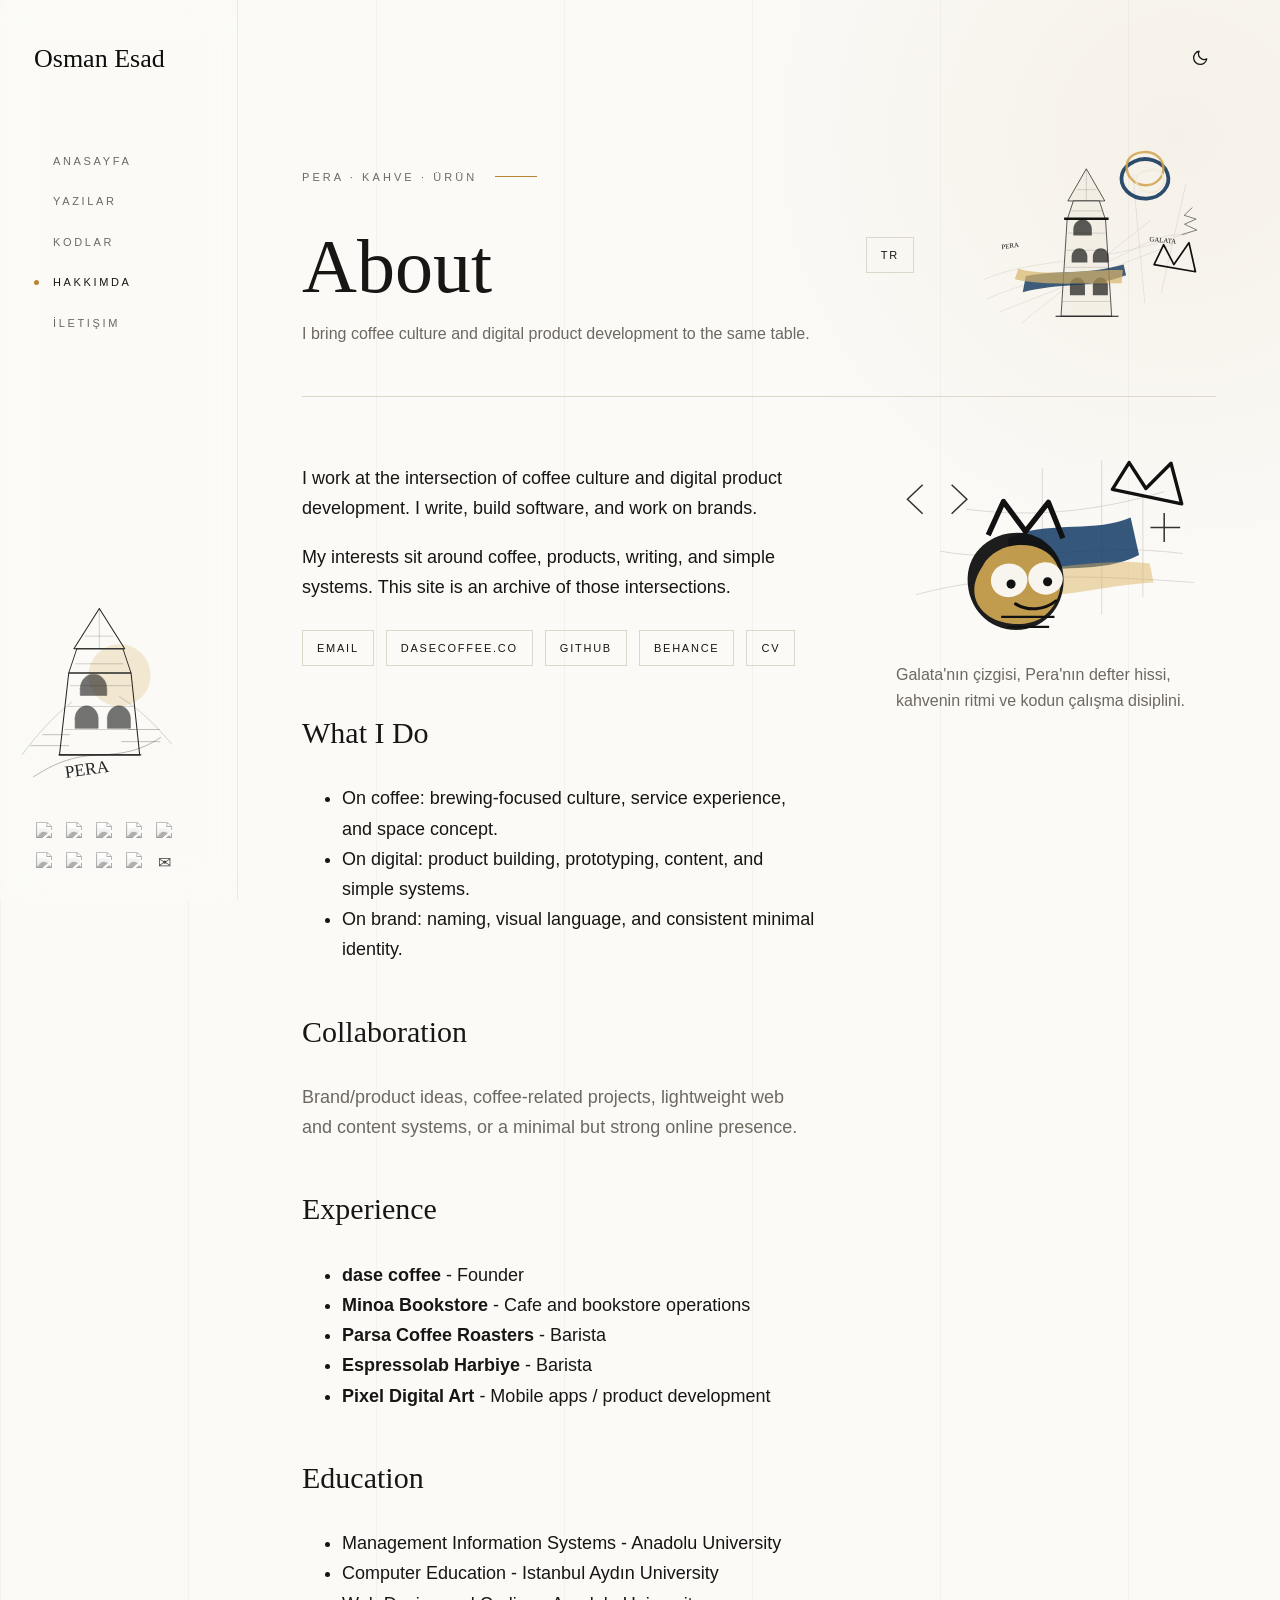
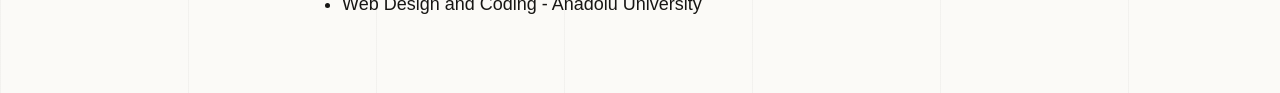
==== commit b9215725: "Link update" ====
--- a/about.html
+++ b/about.html
@@ -25,8 +25,14 @@
         <nav class="railSocial" aria-label="Sosyal bağlantılar">
           <a class="social" href="https://osmanesad.medium.com/" target="_blank" rel="noopener" title="Medium"><img src="assets/icons/medium.svg" alt="Medium" /></a>
           <a class="social" href="https://github.com/osmanesad" target="_blank" rel="noopener" title="GitHub"><img src="assets/icons/github.svg" alt="GitHub" /></a>
+          <a class="social" href="https://www.artstation.com/masondase" target="_blank" rel="noopener" title="ArtStation"><img src="assets/icons/artstation.svg" alt="ArtStation" /></a>
+          <a class="social" href="https://www.behance.net/osmanesad" target="_blank" rel="noopener" title="Behance"><img src="assets/icons/behance.svg" alt="Behance" /></a>
           <a class="social" href="https://www.linkedin.com/in/osmanesad/" target="_blank" rel="noopener" title="LinkedIn"><img src="assets/icons/linkedin.svg" alt="LinkedIn" /></a>
           <a class="social" href="https://www.instagram.com/masondase/" target="_blank" rel="noopener" title="Instagram"><img src="assets/icons/instagram.svg" alt="Instagram" /></a>
+          <a class="social" href="https://vsco.co/osmanesad/gallery" target="_blank" rel="noopener" title="VSCO"><img src="assets/icons/vsco.svg" alt="VSCO" /></a>
+          <a class="social" href="https://youtube.com/@osmanesad?si=cu8vE3Sx6dMPpb2N" target="_blank" rel="noopener" title="YouTube"><img src="assets/icons/youtube.svg" alt="YouTube" /></a>
+          <a class="social" href="https://www.pinterest.com/g0324d/" target="_blank" rel="noopener" title="Pinterest"><img src="assets/icons/pinterest.svg" alt="Pinterest" /></a>
+          <a class="social" href="mailto:byesad@gmail.com" title="E-posta"><span aria-hidden="true">✉</span><span class="srOnly">E-posta</span></a>
         </nav>
       </aside>
 
@@ -68,6 +74,8 @@
                 <div class="actions">
                   <a class="action" href="mailto:byesad@gmail.com">E-posta</a>
                   <a class="action" href="https://dasecoffee.co" target="_blank" rel="noopener">dasecoffee.co</a>
+                  <a class="action" href="https://github.com/osmanesad" target="_blank" rel="noopener">GitHub</a>
+                  <a class="action" href="https://www.behance.net/osmanesad" target="_blank" rel="noopener">Behance</a>
                   <a class="action" href="assets/Osman_Esad_Hosbak_CV_TR_2026.pdf" target="_blank" rel="noopener">CV</a>
                 </div>
 
@@ -105,6 +113,8 @@
                 <div class="actions">
                   <a class="action" href="mailto:byesad@gmail.com">Email</a>
                   <a class="action" href="https://dasecoffee.co" target="_blank" rel="noopener">dasecoffee.co</a>
+                  <a class="action" href="https://github.com/osmanesad" target="_blank" rel="noopener">GitHub</a>
+                  <a class="action" href="https://www.behance.net/osmanesad" target="_blank" rel="noopener">Behance</a>
                   <a class="action" href="assets/Osman_Esad_Hosbak_CV_EN_2026.pdf" target="_blank" rel="noopener">CV</a>
                 </div>
 
--- a/styles.css
+++ b/styles.css
@@ -869,3 +869,102 @@
     color: #000 !important;
   }
 }
+
+/* Osman Esad link + visual polish pass */
+.heroActions {
+  display: flex;
+  flex-wrap: wrap;
+  gap: 18px 28px;
+  align-items: center;
+}
+
+.mutedArrow {
+  color: var(--muted);
+}
+
+.linkConstellation {
+  margin-top: 26px;
+  display: flex;
+  flex-wrap: wrap;
+  gap: 8px;
+  max-width: 520px;
+}
+
+.linkConstellation a {
+  border: 1px solid var(--line);
+  border-radius: 999px;
+  padding: 6px 12px;
+  text-decoration: none;
+  color: var(--muted);
+  font-size: 11px;
+  letter-spacing: .12em;
+  text-transform: uppercase;
+  background: rgba(255, 253, 248, .44);
+}
+
+.linkConstellation a:hover {
+  color: var(--text);
+  border-color: var(--gold);
+  transform: translateY(-1px);
+}
+
+body.theme-dark .linkConstellation a {
+  background: rgba(255,255,255,.03);
+}
+
+.railSocial {
+  gap: 10px;
+}
+
+.social {
+  transition: opacity .18s ease, transform .18s ease;
+}
+
+.social:hover {
+  transform: translateY(-1px);
+}
+
+.heroArt::before {
+  content: "";
+  position: absolute;
+  inset: 7% 5% auto auto;
+  width: 210px;
+  height: 210px;
+  border: 1px solid rgba(184,132,52,.18);
+  border-radius: 999px;
+  z-index: -1;
+}
+
+.heroArt::after {
+  content: "PERA / GALATA";
+  position: absolute;
+  right: 5%;
+  bottom: 9%;
+  color: var(--muted);
+  letter-spacing: .32em;
+  font-size: 10px;
+  transform: rotate(-5deg);
+}
+
+.subpageHero img,
+.quoteBand img,
+.miniMap img,
+.railSketch,
+.heroArt img {
+  mix-blend-mode: multiply;
+}
+
+body.theme-dark .subpageHero img,
+body.theme-dark .quoteBand img,
+body.theme-dark .miniMap img,
+body.theme-dark .railSketch,
+body.theme-dark .heroArt img {
+  filter: invert(.92) sepia(.18) saturate(.8) hue-rotate(345deg);
+  mix-blend-mode: screen;
+  opacity: .88;
+}
+
+@media (max-width: 700px) {
+  .linkConstellation { gap: 6px; }
+  .linkConstellation a { font-size: 10px; padding: 5px 10px; }
+}
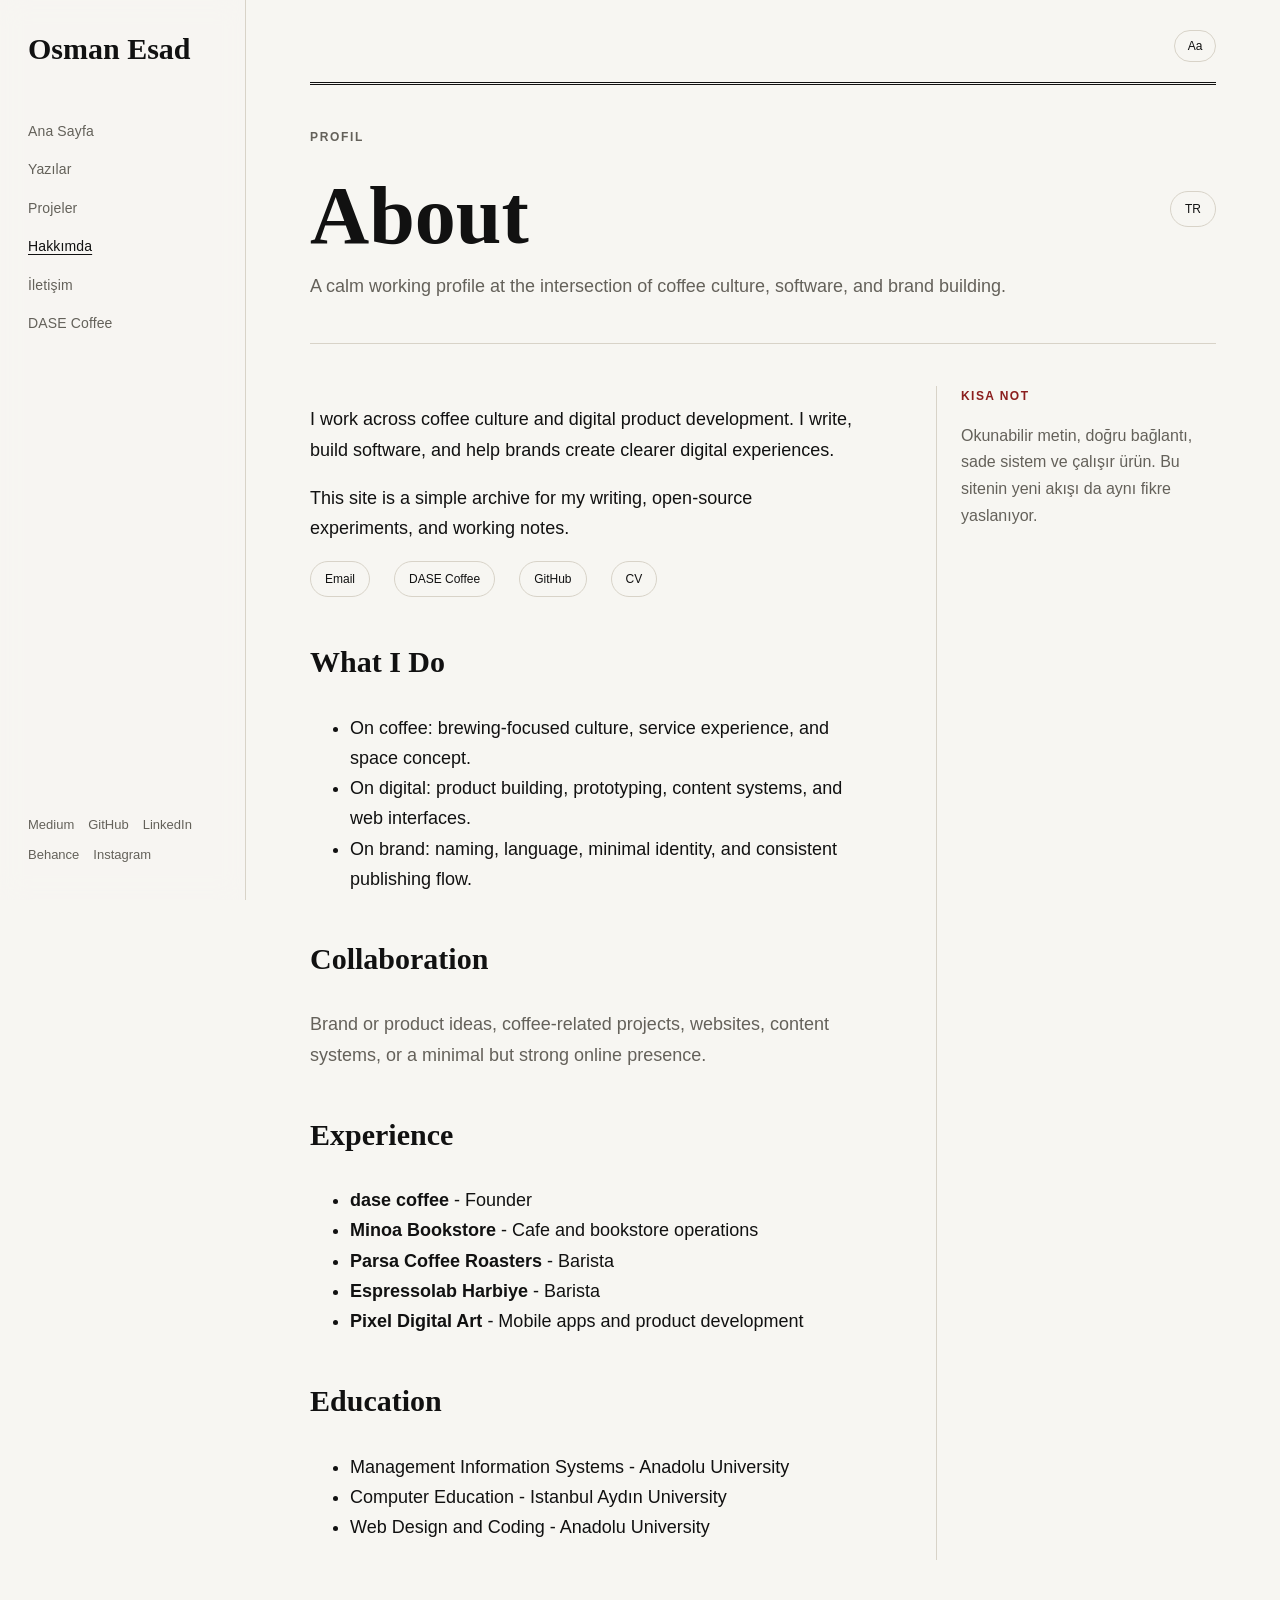
==== commit b8e00179: "UI Update" ====
--- a/about.html
+++ b/about.html
@@ -5,7 +5,7 @@
     <meta name="viewport" content="width=device-width, initial-scale=1.0" />
     <link rel="icon" href="./triquetra.png" type="image/x-icon" />
     <title>Osman Esad - Hakkımda</title>
-    <meta name="description" content="Osman Esad Hoşbak - kahve kültürü, yazılım, marka ve dijital ürün geliştirme profili." />
+    <meta name="description" content="Osman Esad Hoşbak'ın kahve kültürü, yazılım, marka ve dijital ürün geliştirme profili." />
     <link rel="stylesheet" href="styles.css" />
   </head>
   <body>
@@ -14,39 +14,32 @@
         <div>
           <div class="railTop"><a class="brand" href="index.html">Osman Esad</a></div>
           <nav class="railNav" aria-label="Ana gezinme">
-            <a href="index.html">Anasayfa</a>
+            <a href="index.html">Ana Sayfa</a>
             <a href="archive.html">Yazılar</a>
-            <a href="projects.html">Kodlar</a>
+            <a href="projects.html">Projeler</a>
             <a href="about.html" aria-current="page">Hakkımda</a>
             <a href="mailto:byesad@gmail.com">İletişim</a>
+            <a href="https://dasecoffee.co" target="_blank" rel="noopener">DASE Coffee</a>
           </nav>
         </div>
-        <img class="railSketch" src="assets/art/pera-sketch.svg" alt="Pera ve Galata çizimi" />
         <nav class="railSocial" aria-label="Sosyal bağlantılar">
-          <a class="social" href="https://osmanesad.medium.com/" target="_blank" rel="noopener" title="Medium"><img src="assets/icons/medium.svg" alt="Medium" /></a>
-          <a class="social" href="https://github.com/osmanesad" target="_blank" rel="noopener" title="GitHub"><img src="assets/icons/github.svg" alt="GitHub" /></a>
-          <a class="social" href="https://www.artstation.com/masondase" target="_blank" rel="noopener" title="ArtStation"><img src="assets/icons/artstation.svg" alt="ArtStation" /></a>
-          <a class="social" href="https://www.behance.net/osmanesad" target="_blank" rel="noopener" title="Behance"><img src="assets/icons/behance.svg" alt="Behance" /></a>
-          <a class="social" href="https://www.linkedin.com/in/osmanesad/" target="_blank" rel="noopener" title="LinkedIn"><img src="assets/icons/linkedin.svg" alt="LinkedIn" /></a>
-          <a class="social" href="https://www.instagram.com/masondase/" target="_blank" rel="noopener" title="Instagram"><img src="assets/icons/instagram.svg" alt="Instagram" /></a>
-          <a class="social" href="https://vsco.co/osmanesad/gallery" target="_blank" rel="noopener" title="VSCO"><img src="assets/icons/vsco.svg" alt="VSCO" /></a>
-          <a class="social" href="https://youtube.com/@osmanesad?si=cu8vE3Sx6dMPpb2N" target="_blank" rel="noopener" title="YouTube"><img src="assets/icons/youtube.svg" alt="YouTube" /></a>
-          <a class="social" href="https://www.pinterest.com/g0324d/" target="_blank" rel="noopener" title="Pinterest"><img src="assets/icons/pinterest.svg" alt="Pinterest" /></a>
-          <a class="social" href="mailto:byesad@gmail.com" title="E-posta"><span aria-hidden="true">✉</span><span class="srOnly">E-posta</span></a>
+          <a href="https://osmanesad.medium.com/" target="_blank" rel="noopener">Medium</a>
+          <a href="https://github.com/osmanesad" target="_blank" rel="noopener">GitHub</a>
+          <a href="https://www.linkedin.com/in/osmanesad/" target="_blank" rel="noopener">LinkedIn</a>
+          <a href="https://www.behance.net/osmanesad" target="_blank" rel="noopener">Behance</a>
+          <a href="https://www.instagram.com/masondase/" target="_blank" rel="noopener">Instagram</a>
         </nav>
       </aside>
 
       <main class="siteMain">
         <div class="topTools">
-          <button class="toolIcon" id="themeToggle" type="button" aria-label="Tema değiştir" title="Tema değiştir">
-            <svg width="18" height="18" viewBox="0 0 24 24" fill="none" aria-hidden="true"><path d="M21 13.1A7.5 7.5 0 0 1 10.9 3a8.8 8.8 0 1 0 10.1 10.1Z" stroke="currentColor" stroke-width="1.7" stroke-linejoin="round" /></svg>
-          </button>
+          <button class="toolIcon" id="themeToggle" type="button" aria-label="Tema değiştir" title="Tema değiştir">Aa</button>
         </div>
 
         <div class="pageWrap">
           <header class="subpageHero">
             <div>
-              <div class="eyebrow">Pera · Kahve · Ürün</div>
+              <div class="eyebrow">Profil</div>
               <div class="titleRow">
                 <h1 class="pageTitle">
                   <span class="langBlock isActive" data-lang="tr">Hakkımda</span>
@@ -58,36 +51,34 @@
                 </button>
               </div>
               <p class="pageLead">
-                <span class="langBlock isActive" data-lang="tr">Kahve kültürü ile dijital ürün geliştirmeyi aynı masada buluşturuyorum.</span>
-                <span class="langBlock" data-lang="en">I bring coffee culture and digital product development to the same table.</span>
+                <span class="langBlock isActive" data-lang="tr">Kahve kültürü, yazılım ve marka üretimini aynı masada buluşturan sade bir çalışma profili.</span>
+                <span class="langBlock" data-lang="en">A calm working profile at the intersection of coffee culture, software, and brand building.</span>
               </p>
             </div>
-            <img src="assets/art/galata-composition.svg" alt="Galata, fırça ve çizgi kompozisyonu" />
           </header>
 
           <div class="aboutGrid">
             <article>
               <section class="langBlock isActive" data-lang="tr">
-                <p>Kahve kültürü ile dijital ürün geliştirmeyi bir arada sürdürüyorum. Yazıyor, yazılım geliştiriyor ve markalar üzerine çalışıyorum.</p>
-                <p>İlgi alanlarım kahve, ürün, yazı ve sade sistemler etrafında kesişiyor. Bu site, bu kesişimlerin bir arşivi.</p>
+                <p>Kahve kültürü ile dijital ürün geliştirmeyi birlikte sürdürüyorum. Yazıyor, yazılım geliştiriyor ve markaların daha anlaşılır bir dijital varlık kurmasına yardımcı oluyorum.</p>
+                <p>Bu site, yayımladığım yazılar, açık kaynak denemelerim ve çalışma notlarım için sade bir arşiv.</p>
 
                 <div class="actions">
                   <a class="action" href="mailto:byesad@gmail.com">E-posta</a>
-                  <a class="action" href="https://dasecoffee.co" target="_blank" rel="noopener">dasecoffee.co</a>
+                  <a class="action" href="https://dasecoffee.co" target="_blank" rel="noopener">DASE Coffee</a>
                   <a class="action" href="https://github.com/osmanesad" target="_blank" rel="noopener">GitHub</a>
-                  <a class="action" href="https://www.behance.net/osmanesad" target="_blank" rel="noopener">Behance</a>
                   <a class="action" href="assets/Osman_Esad_Hosbak_CV_TR_2026.pdf" target="_blank" rel="noopener">CV</a>
                 </div>
 
                 <h2>Ne yapıyorum?</h2>
                 <ul>
                   <li>Kahve tarafında: demleme odaklı kültür, servis deneyimi ve mekan kurgusu.</li>
-                  <li>Dijital tarafta: ürün geliştirme, prototipleme, içerik ve basit sistemler.</li>
-                  <li>Marka tarafında: isimlendirme, görsel dil ve tutarlı bir kimlik.</li>
+                  <li>Dijital tarafta: ürün geliştirme, prototipleme, içerik sistemi ve web arayüzleri.</li>
+                  <li>Marka tarafında: isimlendirme, dil, sade kimlik ve tutarlı yayın akışı.</li>
                 </ul>
 
                 <h2>İş birliği</h2>
-                <p class="muted">Yeni bir marka/ürün fikri, kahve odaklı bir proje, web ve içerik sistemi kurulumu ya da minimal ama doğru bir online varlık üzerine konuşabiliriz.</p>
+                <p class="muted">Yeni bir marka ya da ürün fikri, kahve odaklı bir proje, web sitesi, içerik sistemi veya minimal ama güçlü bir online varlık üzerine konuşabiliriz.</p>
 
                 <h2>Deneyim</h2>
                 <ul>
@@ -95,7 +86,7 @@
                   <li><strong>Minoa Bookstore</strong> - Kafe ve kitap operasyonu</li>
                   <li><strong>Parsa Coffee Roasters</strong> - Barista</li>
                   <li><strong>Espressolab Harbiye</strong> - Barista</li>
-                  <li><strong>Pixel Digital Art</strong> - Mobil uygulama / ürün geliştirme</li>
+                  <li><strong>Pixel Digital Art</strong> - Mobil uygulama ve ürün geliştirme</li>
                 </ul>
 
                 <h2>Eğitim</h2>
@@ -107,26 +98,25 @@
               </section>
 
               <section class="langBlock" data-lang="en">
-                <p>I work at the intersection of coffee culture and digital product development. I write, build software, and work on brands.</p>
-                <p>My interests sit around coffee, products, writing, and simple systems. This site is an archive of those intersections.</p>
+                <p>I work across coffee culture and digital product development. I write, build software, and help brands create clearer digital experiences.</p>
+                <p>This site is a simple archive for my writing, open-source experiments, and working notes.</p>
 
                 <div class="actions">
                   <a class="action" href="mailto:byesad@gmail.com">Email</a>
-                  <a class="action" href="https://dasecoffee.co" target="_blank" rel="noopener">dasecoffee.co</a>
+                  <a class="action" href="https://dasecoffee.co" target="_blank" rel="noopener">DASE Coffee</a>
                   <a class="action" href="https://github.com/osmanesad" target="_blank" rel="noopener">GitHub</a>
-                  <a class="action" href="https://www.behance.net/osmanesad" target="_blank" rel="noopener">Behance</a>
                   <a class="action" href="assets/Osman_Esad_Hosbak_CV_EN_2026.pdf" target="_blank" rel="noopener">CV</a>
                 </div>
 
                 <h2>What I Do</h2>
                 <ul>
                   <li>On coffee: brewing-focused culture, service experience, and space concept.</li>
-                  <li>On digital: product building, prototyping, content, and simple systems.</li>
-                  <li>On brand: naming, visual language, and consistent minimal identity.</li>
+                  <li>On digital: product building, prototyping, content systems, and web interfaces.</li>
+                  <li>On brand: naming, language, minimal identity, and consistent publishing flow.</li>
                 </ul>
 
                 <h2>Collaboration</h2>
-                <p class="muted">Brand/product ideas, coffee-related projects, lightweight web and content systems, or a minimal but strong online presence.</p>
+                <p class="muted">Brand or product ideas, coffee-related projects, websites, content systems, or a minimal but strong online presence.</p>
 
                 <h2>Experience</h2>
                 <ul>
@@ -134,7 +124,7 @@
                   <li><strong>Minoa Bookstore</strong> - Cafe and bookstore operations</li>
                   <li><strong>Parsa Coffee Roasters</strong> - Barista</li>
                   <li><strong>Espressolab Harbiye</strong> - Barista</li>
-                  <li><strong>Pixel Digital Art</strong> - Mobile apps / product development</li>
+                  <li><strong>Pixel Digital Art</strong> - Mobile apps and product development</li>
                 </ul>
 
                 <h2>Education</h2>
@@ -147,8 +137,8 @@
             </article>
 
             <aside class="aboutAside">
-              <img src="assets/art/basquiat-code.svg" alt="Taçlı dışavurumcu portre ve kod çizgileri" />
-              <p class="muted">Galata'nın çizgisi, Pera'nın defter hissi, kahvenin ritmi ve kodun çalışma disiplini.</p>
+              <p class="asideTitle">Kısa Not</p>
+              <p class="muted">Okunabilir metin, doğru bağlantı, sade sistem ve çalışır ürün. Bu sitenin yeni akışı da aynı fikre yaslanıyor.</p>
             </aside>
           </div>
         </div>
--- a/styles.css
+++ b/styles.css
@@ -1,17 +1,16 @@
 :root {
-  --bg: #fbfaf7;
-  --paper: #fffdf8;
-  --text: #171614;
-  --muted: #6d6860;
-  --line: #ddd6cb;
-  --line-strong: #c6b9a7;
-  --gold: #b88434;
-  --blue: #163d67;
-  --ink: #0d0d0c;
-  --bone: #eee7dc;
-  --wash: #f5efe5;
-  --shadow: rgba(25, 22, 18, 0.06);
+  --bg: #f7f6f2;
+  --paper: #fffefa;
+  --text: #111111;
+  --muted: #64615a;
+  --line: #d8d3c8;
+  --line-strong: #a8a196;
+  --accent: #8b1e1e;
+  --wash: #efede7;
+  --shadow: rgba(0, 0, 0, 0.05);
   --readerFontSize: 19px;
+  --sans: -apple-system, BlinkMacSystemFont, "SF Pro Text", "SF Pro Display", "Helvetica Neue", Arial, sans-serif;
+  --serif: "New York", "Iowan Old Style", "Palatino Linotype", Georgia, "Times New Roman", serif;
 }
 
 * {
@@ -25,36 +24,35 @@
 body {
   min-height: 100%;
   margin: 0;
-  background:
-    linear-gradient(90deg, rgba(20, 20, 19, 0.035) 0 1px, transparent 1px 100%),
-    radial-gradient(circle at 92% 8%, rgba(184, 132, 52, 0.08), transparent 28rem),
-    var(--bg);
-  background-size: 188px 100%, auto, auto;
-  color: var(--text);
-  font-family: Inter, -apple-system, BlinkMacSystemFont, "Segoe UI", Roboto, Arial, sans-serif;
+  background: var(--bg);
+  color: var(--text);
+  font-family: var(--sans);
+  font-size: 16px;
   line-height: 1.68;
   -webkit-font-smoothing: antialiased;
   text-rendering: optimizeLegibility;
 }
 
 body.theme-dark {
-  --bg: #101112;
-  --paper: #161718;
-  --text: #f3efe5;
-  --muted: #b3aa9d;
-  --line: #303030;
-  --line-strong: #49443b;
-  --wash: #1d1c1a;
-  --shadow: rgba(0, 0, 0, 0.28);
+  --bg: #121212;
+  --paper: #181818;
+  --text: #f3f0e8;
+  --muted: #b9b2a8;
+  --line: #34322e;
+  --line-strong: #5d574e;
+  --wash: #20201e;
+  --shadow: rgba(0, 0, 0, 0.25);
 }
 
 a {
   color: inherit;
-}
-
-img {
-  max-width: 100%;
-  display: block;
+  text-decoration-thickness: 1px;
+  text-underline-offset: 0.18em;
+}
+
+button,
+input {
+  font: inherit;
 }
 
 .srOnly {
@@ -69,14 +67,9 @@
   border: 0;
 }
 
-button,
-input {
-  font: inherit;
-}
-
 .siteShell {
   display: grid;
-  grid-template-columns: 238px minmax(0, 1fr);
+  grid-template-columns: 246px minmax(0, 1fr);
   min-height: 100vh;
 }
 
@@ -84,10 +77,10 @@
   position: sticky;
   top: 0;
   height: 100vh;
-  padding: 46px 34px 30px;
-  border-right: 1px solid rgba(17, 17, 17, 0.08);
-  background: rgba(251, 250, 247, 0.66);
-  backdrop-filter: blur(18px);
+  padding: 34px 28px;
+  border-right: 1px solid var(--line);
+  background: rgba(247, 246, 242, 0.9);
+  backdrop-filter: blur(14px);
   display: flex;
   flex-direction: column;
   justify-content: space-between;
@@ -95,215 +88,157 @@
 }
 
 body.theme-dark .siteRail {
-  background: rgba(16, 17, 18, 0.76);
-  border-color: rgba(255, 255, 255, 0.08);
+  background: rgba(18, 18, 18, 0.88);
 }
 
 .brand {
-  font-family: "Brush Script MT", "Segoe Script", cursive;
-  font-size: 26px;
+  display: inline-block;
+  font-family: var(--serif);
+  font-size: 30px;
   line-height: 1;
+  font-weight: 600;
   text-decoration: none;
-  color: var(--ink);
-}
-
-body.theme-dark .brand {
-  color: var(--text);
 }
 
 .railNav {
   display: grid;
-  gap: 22px;
-  margin-top: 76px;
+  gap: 12px;
+  margin-top: 52px;
+}
+
+.railNav a,
+.railSocial a,
+.footerNav a {
+  text-decoration: none;
 }
 
 .railNav a {
-  position: relative;
+  width: fit-content;
+  padding-bottom: 3px;
+  color: var(--muted);
+  font-size: 14px;
+  letter-spacing: 0.01em;
+}
+
+.railNav a[aria-current="page"],
+.railNav a:hover,
+.railSocial a:hover,
+.footerNav a:hover {
+  color: var(--text);
+  text-decoration: underline;
+}
+
+.railSocial {
+  display: flex;
+  flex-wrap: wrap;
+  gap: 8px 14px;
+  color: var(--muted);
+  font-size: 13px;
+}
+
+.siteMain {
+  min-width: 0;
+  padding: 30px clamp(20px, 5vw, 76px) 54px;
+}
+
+.pageWrap {
+  max-width: 1080px;
+  margin: 0 auto;
+}
+
+.topTools {
+  display: flex;
+  justify-content: flex-end;
+  gap: 10px;
+  min-height: 34px;
+  margin-bottom: 18px;
+}
+
+.toolIcon {
+  min-width: 42px;
+  height: 32px;
+  border: 1px solid var(--line);
+  border-radius: 999px;
+  background: transparent;
+  color: var(--text);
   display: inline-flex;
   align-items: center;
-  gap: 14px;
-  width: fit-content;
+  justify-content: center;
+  padding: 0 10px;
+  cursor: pointer;
+  font-size: 12px;
   text-decoration: none;
-  text-transform: uppercase;
-  letter-spacing: 0.24em;
-  font-size: 11px;
-  color: var(--muted);
-}
-
-.railNav a::before {
-  content: "";
-  width: 5px;
-  height: 5px;
-  border-radius: 999px;
-  background: transparent;
-}
-
-.railNav a[aria-current="page"],
-.railNav a:hover {
-  color: var(--text);
-}
-
-.railNav a[aria-current="page"]::before {
-  background: var(--gold);
-}
-
-.railSketch {
-  width: 150px;
-  margin: auto 0 34px -12px;
-  opacity: 0.92;
-}
-
-.railSocial {
-  display: flex;
-  flex-wrap: wrap;
-  gap: 12px;
-}
-
-.social {
-  width: 20px;
-  height: 20px;
-  display: grid;
-  place-items: center;
-  text-decoration: none;
-  opacity: 0.78;
-}
-
-.social:hover {
-  opacity: 1;
-}
-
-.social img {
-  width: 17px;
-  height: 17px;
-  filter: grayscale(1) contrast(1.3);
-}
-
-body.theme-dark .social img {
-  filter: invert(1) grayscale(1) contrast(1.2);
-}
-
-.siteMain {
-  min-width: 0;
-  padding: 42px clamp(24px, 5vw, 82px) 56px;
-}
-
-.topTools {
-  display: flex;
-  justify-content: flex-end;
-  gap: 16px;
-  min-height: 32px;
-}
-
-.toolIcon {
-  width: 32px;
-  height: 32px;
-  border: 0;
-  border-radius: 999px;
-  background: transparent;
-  color: var(--text);
-  display: grid;
-  place-items: center;
-  cursor: pointer;
 }
 
 .toolIcon:hover {
   background: var(--wash);
 }
 
-.pageWrap {
-  max-width: 1040px;
-  margin: 0 auto;
-}
-
 .hero {
-  min-height: min(760px, calc(100vh - 98px));
-  display: grid;
-  grid-template-columns: minmax(0, 0.9fr) minmax(360px, 1fr);
-  gap: clamp(28px, 6vw, 72px);
+  padding: 34px 0 60px;
+  border-top: 3px double var(--text);
+  border-bottom: 1px solid var(--line);
+}
+
+.editionLine {
+  display: flex;
+  justify-content: space-between;
+  gap: 18px;
+  padding: 10px 0 12px;
+  border-bottom: 1px solid var(--line);
+  color: var(--muted);
+  font-size: 12px;
+  text-transform: uppercase;
+  letter-spacing: 0.12em;
+}
+
+.heroTitle {
+  max-width: 900px;
+  margin: 52px 0 22px;
+  font-family: var(--serif);
+  font-size: clamp(48px, 8vw, 94px);
+  line-height: 0.98;
+  font-weight: 600;
+  letter-spacing: 0;
+}
+
+.heroLead {
+  max-width: 720px;
+  margin: 0 0 34px;
+  color: var(--muted);
+  font-size: 19px;
+  line-height: 1.62;
+}
+
+.heroActions,
+.actions {
+  display: flex;
+  flex-wrap: wrap;
+  gap: 12px 24px;
   align-items: center;
-  padding-bottom: 54px;
-  border-bottom: 1px solid var(--line);
-}
-
-.eyebrow,
-.sectionKicker {
-  display: inline-flex;
-  align-items: center;
-  gap: 18px;
-  text-transform: uppercase;
-  letter-spacing: 0.28em;
-  font-size: 11px;
-  color: var(--muted);
-}
-
-.eyebrow::after,
-.sectionKicker::after {
-  content: "";
-  width: 42px;
-  height: 1px;
-  background: var(--gold);
-}
-
-.heroTitle {
-  margin: 74px 0 28px;
-  font-family: Georgia, "Times New Roman", serif;
-  font-size: clamp(48px, 7vw, 88px);
-  line-height: 1.12;
-  font-weight: 400;
-  letter-spacing: 0;
-}
-
-.heroTitle span {
-  color: var(--gold);
-}
-
-.heroLead {
-  max-width: 520px;
-  margin: 0 0 44px;
-  color: var(--muted);
-  font-size: 16px;
 }
 
 .textArrow {
   display: inline-flex;
   align-items: center;
-  gap: 12px;
+  gap: 9px;
+  color: var(--text);
+  font-size: 13px;
+  font-weight: 600;
   text-decoration: none;
-  text-transform: uppercase;
-  letter-spacing: 0.24em;
-  font-size: 11px;
-  color: var(--text);
 }
 
 .textArrow::after {
-  content: "->";
-  font-size: 17px;
-  letter-spacing: 0;
-}
-
-.heroArt {
-  position: relative;
-  min-height: 520px;
-}
-
-.heroArt img {
-  width: 100%;
-  height: auto;
-}
-
-.artLabel {
-  position: absolute;
-  left: 2%;
-  top: 52%;
-  font-family: "Segoe Script", cursive;
-  letter-spacing: 0.14em;
-  font-size: 14px;
-  color: var(--ink);
-  transform: rotate(-8deg);
+  content: "→";
+  font-weight: 400;
+}
+
+.mutedArrow {
+  color: var(--muted);
 }
 
 .section {
-  padding: 64px 0;
+  padding: 52px 0;
   border-bottom: 1px solid var(--line);
 }
 
@@ -311,15 +246,18 @@
   display: flex;
   justify-content: space-between;
   gap: 18px;
-  align-items: center;
-  margin-bottom: 32px;
-}
-
-.postRows {
-  display: grid;
-  grid-template-columns: minmax(0, 1fr) 270px;
-  gap: clamp(28px, 7vw, 90px);
-  align-items: start;
+  align-items: baseline;
+  margin-bottom: 28px;
+}
+
+.eyebrow,
+.sectionKicker {
+  margin: 0;
+  color: var(--muted);
+  font-size: 12px;
+  font-weight: 700;
+  text-transform: uppercase;
+  letter-spacing: 0.14em;
 }
 
 .latestList,
@@ -331,27 +269,24 @@
 
 .latestItem {
   display: grid;
-  grid-template-columns: 126px 1px minmax(0, 1fr);
-  gap: 32px;
+  grid-template-columns: 128px minmax(0, 1fr);
+  gap: 26px;
   padding: 0 0 26px;
   margin-bottom: 26px;
   border-bottom: 1px solid var(--line);
 }
 
+.latestRule {
+  display: none;
+}
+
 .latestItem time,
 .archiveItem .d,
 .projectMeta {
   color: var(--muted);
   font-size: 12px;
   text-transform: uppercase;
-  letter-spacing: 0.16em;
-  margin-top: 16px;
-}
-
-.latestRule {
-  background: var(--gold);
-  width: 1px;
-  min-height: 62px;
+  letter-spacing: 0.08em;
 }
 
 .latestItem a,
@@ -361,11 +296,18 @@
 
 .latestItem h3,
 .archiveItem .t {
-  margin: 0 0 6px;
-  font-family: Georgia, "Times New Roman", serif;
-  font-weight: 400;
-  font-size: 24px;
-  line-height: 1.25;
+  margin: 0 0 8px;
+  font-family: var(--serif);
+  font-weight: 600;
+  font-size: clamp(24px, 3vw, 34px);
+  line-height: 1.12;
+}
+
+.latestItem a:hover h3,
+.archiveItem a:hover .t {
+  text-decoration: underline;
+  text-decoration-thickness: 1px;
+  text-underline-offset: 0.12em;
 }
 
 .latestItem p,
@@ -373,23 +315,12 @@
 .projectDescription {
   margin: 0;
   color: var(--muted);
-  font-size: 14px;
+  font-size: 15px;
   line-height: 1.65;
 }
 
 .latestItem .textArrow {
-  margin-top: 14px;
-}
-
-.miniMap {
-  position: sticky;
-  top: 40px;
-  padding-top: 8px;
-}
-
-.miniMap img {
-  width: 100%;
-  opacity: 0.82;
+  margin-top: 12px;
 }
 
 .projectGrid {
@@ -399,8 +330,8 @@
 }
 
 .projectCard {
-  min-height: 180px;
-  padding: 30px 30px 24px;
+  min-height: 190px;
+  padding: 28px 28px 24px;
   border-right: 1px solid var(--line);
   text-decoration: none;
   color: var(--text);
@@ -410,89 +341,80 @@
   border-right: 0;
 }
 
-.projectIcon {
-  width: 28px;
-  height: 28px;
-  margin-bottom: 18px;
-  color: var(--ink);
+.projectCard:hover h3 {
+  text-decoration: underline;
+  text-decoration-thickness: 1px;
+  text-underline-offset: 0.14em;
+}
+
+.projectLabel {
+  margin-bottom: 22px;
+  color: var(--accent);
+  font-size: 12px;
+  font-weight: 700;
+  letter-spacing: 0.12em;
+  text-transform: uppercase;
 }
 
 .projectCard h3 {
   margin: 0 0 10px;
-  font-family: Georgia, "Times New Roman", serif;
-  font-size: 24px;
-  font-weight: 400;
+  font-family: var(--serif);
+  font-size: 28px;
+  line-height: 1.12;
 }
 
 .quoteBand {
-  display: grid;
-  grid-template-columns: minmax(0, 1fr) 360px;
-  gap: clamp(26px, 7vw, 82px);
-  align-items: center;
-}
-
-.quoteMark {
-  color: var(--gold);
-  font-family: Georgia, serif;
-  font-size: 76px;
-  line-height: 0.8;
+  max-width: 760px;
 }
 
 .quoteText {
-  max-width: 620px;
-  margin: 10px 0 20px;
-  font-family: Georgia, "Times New Roman", serif;
-  font-size: clamp(26px, 3vw, 36px);
-  line-height: 1.35;
+  margin: 0 0 14px;
+  font-family: var(--serif);
+  font-size: clamp(28px, 4vw, 44px);
+  line-height: 1.18;
 }
 
 .quoteBy {
   color: var(--muted);
-  letter-spacing: 0.18em;
+  font-size: 13px;
   text-transform: uppercase;
-  font-size: 12px;
+  letter-spacing: 0.12em;
 }
 
 .footer {
   display: flex;
   justify-content: space-between;
   gap: 24px;
-  padding: 36px 0 0;
+  padding: 34px 0 0;
   color: var(--muted);
   font-size: 13px;
 }
 
 .footerNav {
   display: flex;
-  gap: 28px;
+  gap: 18px;
   flex-wrap: wrap;
 }
 
-.footer a {
-  text-decoration: none;
-}
-
 .subpageHero {
-  display: grid;
-  grid-template-columns: minmax(0, 1fr) 260px;
-  gap: 42px;
-  align-items: end;
-  padding: 62px 0 48px;
+  padding: 42px 0 42px;
+  border-top: 3px double var(--text);
   border-bottom: 1px solid var(--line);
 }
 
 .pageTitle {
-  margin: 38px 0 14px;
-  font-family: Georgia, "Times New Roman", serif;
-  font-size: clamp(46px, 6vw, 76px);
-  line-height: 1.05;
-  font-weight: 400;
+  margin: 28px 0 14px;
+  font-family: var(--serif);
+  font-size: clamp(44px, 7vw, 82px);
+  line-height: 1;
+  font-weight: 600;
 }
 
 .pageLead {
-  max-width: 720px;
+  max-width: 760px;
   color: var(--muted);
   margin: 0;
+  font-size: 18px;
 }
 
 .archiveControls {
@@ -500,17 +422,21 @@
   gap: 12px;
   flex-wrap: wrap;
   align-items: center;
-  margin: 34px 0 28px;
+  margin: 34px 0 18px;
 }
 
 .archiveSearch {
-  width: min(100%, 380px);
+  width: min(100%, 390px);
   border: 0;
   border-bottom: 1px solid var(--line-strong);
   background: transparent;
   color: var(--text);
   padding: 12px 0;
   outline: none;
+}
+
+.archiveSearch:focus {
+  border-color: var(--accent);
 }
 
 .asideBtn,
@@ -518,6 +444,7 @@
 .langSwitch {
   min-height: 36px;
   border: 1px solid var(--line);
+  border-radius: 999px;
   background: transparent;
   color: var(--text);
   padding: 0 14px;
@@ -526,56 +453,44 @@
   align-items: center;
   justify-content: center;
   cursor: pointer;
-  text-transform: uppercase;
-  letter-spacing: 0.16em;
-  font-size: 11px;
+  font-size: 12px;
 }
 
 .asideBtn:hover,
 .action:hover,
 .langSwitch:hover {
-  border-color: var(--gold);
-}
-
-.actions {
+  border-color: var(--text);
+  background: var(--wash);
+}
+
+.timeline {
   display: flex;
   flex-wrap: wrap;
-  gap: 12px;
-  align-items: center;
-  margin-top: 28px;
-}
-
-.timeline {
-  display: flex;
-  flex-wrap: wrap;
-  gap: 10px;
-  margin: 28px 0 0;
+  gap: 10px 18px;
+  margin: 26px 0 0;
 }
 
 .timeline button {
   border: 0;
+  border-bottom: 1px solid transparent;
   background: transparent;
   color: var(--muted);
   cursor: pointer;
-  padding: 4px 0;
-  margin-right: 16px;
+  padding: 2px 0;
   font-size: 13px;
 }
 
 .timeline button:hover {
   color: var(--text);
+  border-color: var(--text);
 }
 
 .archiveItem {
   display: grid;
-  grid-template-columns: 136px minmax(0, 1fr);
-  gap: 32px;
+  grid-template-columns: 146px minmax(0, 1fr);
+  gap: 28px;
   padding: 28px 0;
   border-bottom: 1px solid var(--line);
-}
-
-.archiveItem .d {
-  order: -1;
 }
 
 .readerShell {
@@ -601,17 +516,17 @@
 }
 
 .readerShell h1 {
-  font-family: Georgia, "Times New Roman", serif;
-  font-weight: 400;
+  font-family: var(--serif);
+  font-weight: 600;
   font-size: clamp(38px, 5vw, 64px);
-  line-height: 1.12;
+  line-height: 1.1;
   margin: 0 0 12px;
 }
 
 .dateLine {
   color: var(--muted);
   text-transform: uppercase;
-  letter-spacing: 0.16em;
+  letter-spacing: 0.1em;
   font-size: 12px;
   margin-bottom: 28px;
 }
@@ -633,9 +548,9 @@
 #content h1,
 #content h2,
 #content h3 {
-  font-family: Georgia, "Times New Roman", serif;
-  font-weight: 400;
-  line-height: 1.2;
+  font-family: var(--serif);
+  font-weight: 600;
+  line-height: 1.18;
   margin: 1.7em 0 0.65em;
 }
 
@@ -643,7 +558,7 @@
 #content blockquote {
   margin: 1.4em 0;
   padding-left: 1em;
-  border-left: 2px solid var(--gold);
+  border-left: 2px solid var(--accent);
   color: var(--muted);
 }
 
@@ -664,9 +579,9 @@
 
 .aboutGrid {
   display: grid;
-  grid-template-columns: minmax(0, 1fr) 320px;
+  grid-template-columns: minmax(0, 1fr) 280px;
   gap: clamp(30px, 7vw, 80px);
-  padding-top: 48px;
+  padding-top: 42px;
 }
 
 .aboutGrid article {
@@ -674,20 +589,24 @@
 }
 
 .aboutGrid h2 {
-  margin-top: 42px;
-  font-family: Georgia, "Times New Roman", serif;
-  font-weight: 400;
+  margin-top: 40px;
+  font-family: var(--serif);
+  font-weight: 600;
   font-size: 30px;
 }
 
-.aboutGrid hr {
-  border: 0;
-  border-top: 1px solid var(--line);
-  margin: 34px 0;
-}
-
-.aboutAside img {
-  margin-bottom: 26px;
+.aboutAside {
+  border-left: 1px solid var(--line);
+  padding-left: 24px;
+}
+
+.asideTitle {
+  margin: 0 0 10px;
+  color: var(--accent);
+  font-size: 12px;
+  font-weight: 700;
+  letter-spacing: 0.12em;
+  text-transform: uppercase;
 }
 
 .langBlock {
@@ -743,32 +662,17 @@
   .siteRail {
     position: relative;
     height: auto;
-    padding: 22px 22px 18px;
+    padding: 22px;
     border-right: 0;
     border-bottom: 1px solid var(--line);
     display: block;
   }
 
-  .railTop {
-    display: flex;
-    align-items: center;
-    justify-content: space-between;
-    gap: 16px;
-  }
-
   .railNav {
     display: flex;
     flex-wrap: wrap;
-    gap: 16px 22px;
-    margin: 22px 0 0;
-  }
-
-  .railNav a {
-    letter-spacing: 0.16em;
-  }
-
-  .railSketch {
-    display: none;
+    gap: 12px 18px;
+    margin-top: 20px;
   }
 
   .railSocial {
@@ -776,36 +680,11 @@
   }
 
   .siteMain {
-    padding: 24px 18px 44px;
-  }
-
-  .hero,
-  .postRows,
-  .quoteBand,
-  .subpageHero,
+    padding: 22px 18px 44px;
+  }
+
+  .projectGrid,
   .aboutGrid {
-    grid-template-columns: 1fr;
-  }
-
-  .hero {
-    min-height: 0;
-  }
-
-  .heroTitle {
-    margin-top: 44px;
-  }
-
-  .heroArt {
-    min-height: 0;
-  }
-
-  .miniMap {
-    position: relative;
-    top: auto;
-    max-width: 320px;
-  }
-
-  .projectGrid {
     grid-template-columns: 1fr;
   }
 
@@ -817,17 +696,16 @@
   .projectCard:last-child {
     border-bottom: 0;
   }
+
+  .aboutAside {
+    border-left: 0;
+    border-top: 1px solid var(--line);
+    padding: 24px 0 0;
+  }
 }
 
 @media (max-width: 680px) {
-  body {
-    background-size: 132px 100%, auto, auto;
-  }
-
-  .topTools {
-    justify-content: space-between;
-  }
-
+  .editionLine,
   .sectionHead,
   .footer,
   .readerToolbar,
@@ -839,15 +717,11 @@
   .latestItem,
   .archiveItem {
     grid-template-columns: 1fr;
-    gap: 10px;
-  }
-
-  .latestRule {
-    display: none;
-  }
-
-  .quoteBand img {
-    max-width: 280px;
+    gap: 8px;
+  }
+
+  .heroTitle {
+    font-size: clamp(42px, 14vw, 62px);
   }
 }
 
@@ -869,102 +743,3 @@
     color: #000 !important;
   }
 }
-
-/* Osman Esad link + visual polish pass */
-.heroActions {
-  display: flex;
-  flex-wrap: wrap;
-  gap: 18px 28px;
-  align-items: center;
-}
-
-.mutedArrow {
-  color: var(--muted);
-}
-
-.linkConstellation {
-  margin-top: 26px;
-  display: flex;
-  flex-wrap: wrap;
-  gap: 8px;
-  max-width: 520px;
-}
-
-.linkConstellation a {
-  border: 1px solid var(--line);
-  border-radius: 999px;
-  padding: 6px 12px;
-  text-decoration: none;
-  color: var(--muted);
-  font-size: 11px;
-  letter-spacing: .12em;
-  text-transform: uppercase;
-  background: rgba(255, 253, 248, .44);
-}
-
-.linkConstellation a:hover {
-  color: var(--text);
-  border-color: var(--gold);
-  transform: translateY(-1px);
-}
-
-body.theme-dark .linkConstellation a {
-  background: rgba(255,255,255,.03);
-}
-
-.railSocial {
-  gap: 10px;
-}
-
-.social {
-  transition: opacity .18s ease, transform .18s ease;
-}
-
-.social:hover {
-  transform: translateY(-1px);
-}
-
-.heroArt::before {
-  content: "";
-  position: absolute;
-  inset: 7% 5% auto auto;
-  width: 210px;
-  height: 210px;
-  border: 1px solid rgba(184,132,52,.18);
-  border-radius: 999px;
-  z-index: -1;
-}
-
-.heroArt::after {
-  content: "PERA / GALATA";
-  position: absolute;
-  right: 5%;
-  bottom: 9%;
-  color: var(--muted);
-  letter-spacing: .32em;
-  font-size: 10px;
-  transform: rotate(-5deg);
-}
-
-.subpageHero img,
-.quoteBand img,
-.miniMap img,
-.railSketch,
-.heroArt img {
-  mix-blend-mode: multiply;
-}
-
-body.theme-dark .subpageHero img,
-body.theme-dark .quoteBand img,
-body.theme-dark .miniMap img,
-body.theme-dark .railSketch,
-body.theme-dark .heroArt img {
-  filter: invert(.92) sepia(.18) saturate(.8) hue-rotate(345deg);
-  mix-blend-mode: screen;
-  opacity: .88;
-}
-
-@media (max-width: 700px) {
-  .linkConstellation { gap: 6px; }
-  .linkConstellation a { font-size: 10px; padding: 5px 10px; }
-}
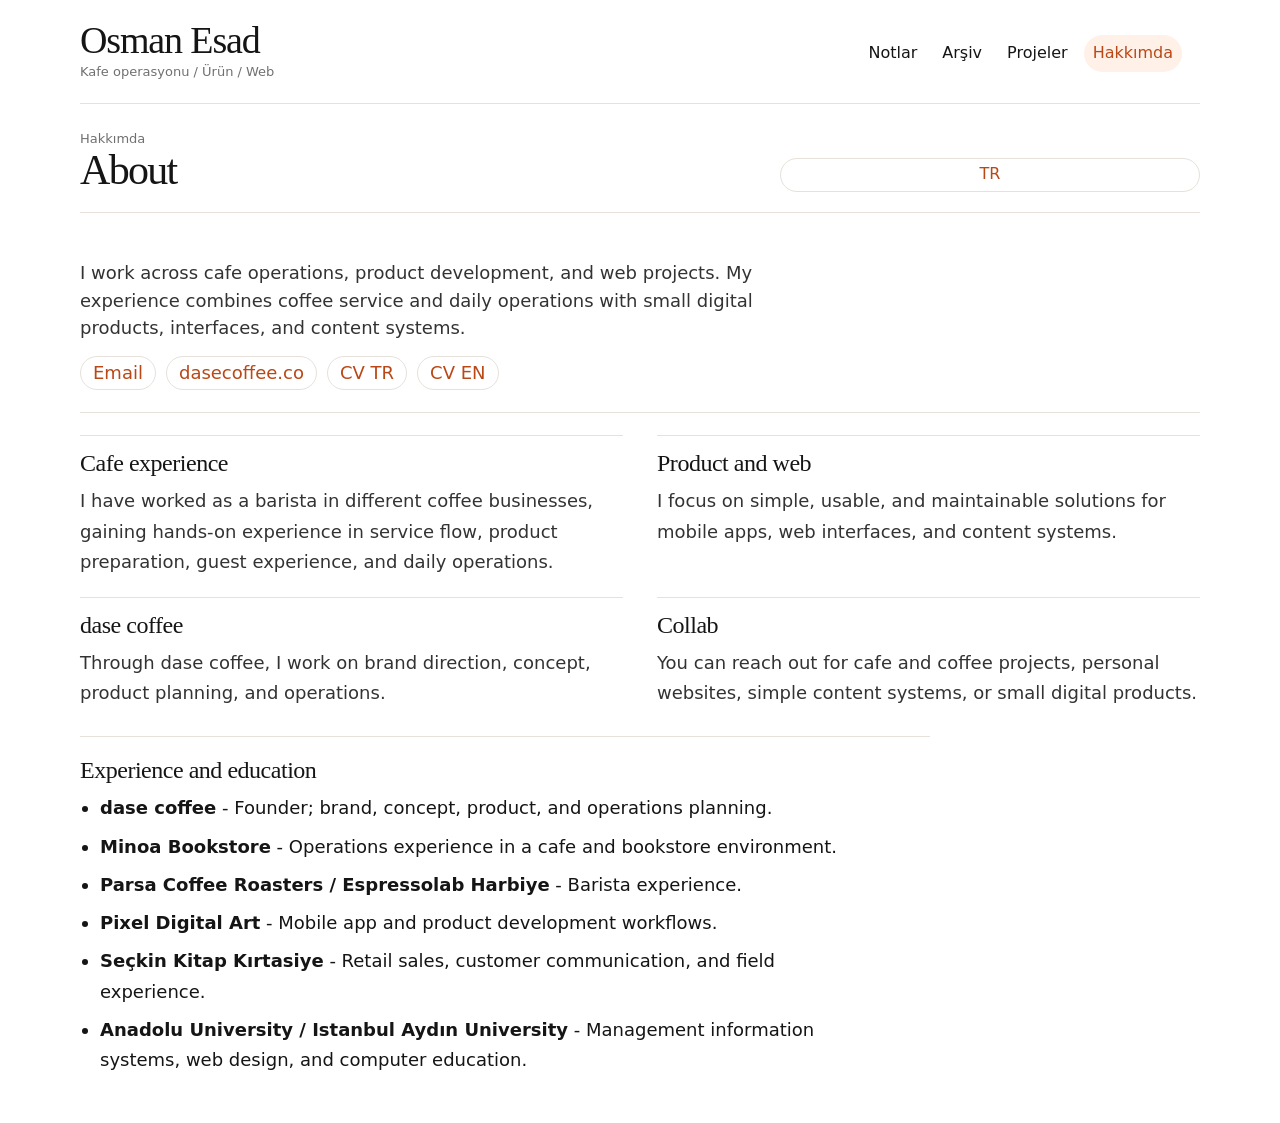
==== commit ff24f889: "UI Update" ====
--- a/about.html
+++ b/about.html
@@ -5,184 +5,159 @@
     <meta name="viewport" content="width=device-width, initial-scale=1.0" />
     <link rel="icon" href="./triquetra.png" type="image/x-icon" />
     <title>Osman Esad - Hakkımda</title>
-    <meta name="description" content="Osman Esad Hoşbak'ın kahve kültürü, yazılım, marka ve dijital ürün geliştirme profili." />
+    <meta name="description" content="Osman Esad Hoşbak'ın deneyimi, çalışma alanları, CV bağlantıları ve iletişim bilgileri." />
     <link rel="stylesheet" href="styles.css" />
   </head>
   <body>
-    <div class="siteShell">
-      <aside class="siteRail" aria-label="Site menüsü">
+    <main class="site">
+      <header class="topbar">
+        <a class="brand" href="index.html">
+          <strong>Osman Esad</strong>
+          <span>Kafe operasyonu / Ürün / Web</span>
+        </a>
+        <nav class="mainNav" aria-label="Sayfalar">
+          <a href="index.html">Notlar</a>
+          <a href="archive.html">Arşiv</a>
+          <a href="projects.html">Projeler</a>
+          <a href="about.html" aria-current="page">Hakkımda</a>
+        </nav>
+      </header>
+
+      <section class="pageHero">
         <div>
-          <div class="railTop"><a class="brand" href="index.html">Osman Esad</a></div>
-          <nav class="railNav" aria-label="Ana gezinme">
-            <a href="index.html">Ana Sayfa</a>
-            <a href="archive.html">Yazılar</a>
-            <a href="projects.html">Projeler</a>
-            <a href="about.html" aria-current="page">Hakkımda</a>
-            <a href="mailto:byesad@gmail.com">İletişim</a>
-            <a href="https://dasecoffee.co" target="_blank" rel="noopener">DASE Coffee</a>
-          </nav>
+          <div class="eyebrow">Hakkımda</div>
+          <h1>
+            <span class="langBlock isActive" data-lang="tr">Osman Esad Hoşbak</span>
+            <span class="langBlock" data-lang="en">About</span>
+          </h1>
         </div>
-        <nav class="railSocial" aria-label="Sosyal bağlantılar">
-          <a href="https://osmanesad.medium.com/" target="_blank" rel="noopener">Medium</a>
-          <a href="https://github.com/osmanesad" target="_blank" rel="noopener">GitHub</a>
-          <a href="https://www.linkedin.com/in/osmanesad/" target="_blank" rel="noopener">LinkedIn</a>
-          <a href="https://www.behance.net/osmanesad" target="_blank" rel="noopener">Behance</a>
-          <a href="https://www.instagram.com/masondase/" target="_blank" rel="noopener">Instagram</a>
-        </nav>
-      </aside>
+        <button id="langToggle" class="miniButton" type="button" aria-label="Switch language">
+          <span class="langBlock isActive" data-lang="tr">EN</span>
+          <span class="langBlock" data-lang="en">TR</span>
+        </button>
+      </section>
 
-      <main class="siteMain">
-        <div class="topTools">
-          <button class="toolIcon" id="themeToggle" type="button" aria-label="Tema değiştir" title="Tema değiştir">Aa</button>
-        </div>
+      <article>
+        <section class="langBlock isActive" data-lang="tr">
+          <div class="profileLead">
+            <p>
+              Kafe operasyonu, ürün geliştirme ve web işleriyle ilgileniyorum. Kahve tarafında servis, menü ve operasyon deneyimim var;
+              dijital tarafta ise küçük ürünler, arayüzler ve içerik sistemleri üzerine çalışıyorum.
+            </p>
+            <div class="profileActions">
+              <a href="mailto:byesad@gmail.com">E-posta</a>
+              <a href="https://dasecoffee.co" target="_blank" rel="noopener">dasecoffee.co</a>
+              <a href="assets/Osman_Esad_Hosbak_CV_TR_2026.pdf" target="_blank" rel="noopener">CV TR</a>
+              <a href="assets/Osman_Esad_Hosbak_CV_EN_2026.pdf" target="_blank" rel="noopener">CV EN</a>
+            </div>
+          </div>
 
-        <div class="pageWrap">
-          <header class="subpageHero">
-            <div>
-              <div class="eyebrow">Profil</div>
-              <div class="titleRow">
-                <h1 class="pageTitle">
-                  <span class="langBlock isActive" data-lang="tr">Hakkımda</span>
-                  <span class="langBlock" data-lang="en">About</span>
-                </h1>
-                <button id="langToggle" class="langSwitch" type="button" aria-label="Switch language">
-                  <span class="langBlock isActive" data-lang="tr">EN</span>
-                  <span class="langBlock" data-lang="en">TR</span>
-                </button>
-              </div>
-              <p class="pageLead">
-                <span class="langBlock isActive" data-lang="tr">Kahve kültürü, yazılım ve marka üretimini aynı masada buluşturan sade bir çalışma profili.</span>
-                <span class="langBlock" data-lang="en">A calm working profile at the intersection of coffee culture, software, and brand building.</span>
-              </p>
+          <div class="profileGrid">
+            <section>
+              <h2>Kafe deneyimi</h2>
+              <p>Barista olarak farklı kahve işletmelerinde çalıştım. Servis akışı, ürün hazırlığı, misafir deneyimi ve günlük operasyon tarafında pratik deneyim edindim.</p>
+            </section>
+            <section>
+              <h2>Ürün ve web</h2>
+              <p>Mobil uygulama, web arayüzü ve içerik sistemi gibi işlerde sade, kullanılabilir ve bakımı kolay çözümler kurmaya odaklanıyorum.</p>
+            </section>
+            <section>
+              <h2>dase coffee</h2>
+              <p>dase coffee tarafında marka fikri, konsept, ürün planı ve operasyon kurgusu üzerine çalışıyorum.</p>
+            </section>
+            <section>
+              <h2>İş birliği</h2>
+              <p>Kafe ve kahve projeleri, kişisel web siteleri, basit içerik sistemleri veya küçük dijital ürünler için iletişime geçebilirsin.</p>
+            </section>
+          </div>
+
+          <section class="experience">
+            <h2>Deneyim ve eğitim</h2>
+            <ul>
+              <li><strong>dase coffee</strong> - Kurucu; marka, konsept, ürün ve operasyon planı.</li>
+              <li><strong>Minoa Bookstore</strong> - Kafe ve kitap ortamında operasyon deneyimi.</li>
+              <li><strong>Parsa Coffee Roasters / Espressolab Harbiye</strong> - Barista deneyimi.</li>
+              <li><strong>Pixel Digital Art</strong> - Mobil uygulama ve ürün geliştirme süreçleri.</li>
+              <li><strong>Seçkin Kitap Kırtasiye</strong> - Perakende satış, müşteri iletişimi ve saha deneyimi.</li>
+              <li><strong>Anadolu Üniversitesi / İstanbul Aydın Üniversitesi</strong> - Yönetim bilişim sistemleri, web tasarım ve bilgisayar öğretmenliği.</li>
+            </ul>
+          </section>
+        </section>
+
+        <section class="langBlock" data-lang="en">
+          <div class="profileLead">
+            <p>
+              I work across cafe operations, product development, and web projects. My experience combines coffee service and daily operations
+              with small digital products, interfaces, and content systems.
+            </p>
+            <div class="profileActions">
+              <a href="mailto:byesad@gmail.com">Email</a>
+              <a href="https://dasecoffee.co" target="_blank" rel="noopener">dasecoffee.co</a>
+              <a href="assets/Osman_Esad_Hosbak_CV_TR_2026.pdf" target="_blank" rel="noopener">CV TR</a>
+              <a href="assets/Osman_Esad_Hosbak_CV_EN_2026.pdf" target="_blank" rel="noopener">CV EN</a>
             </div>
-          </header>
+          </div>
 
-          <div class="aboutGrid">
-            <article>
-              <section class="langBlock isActive" data-lang="tr">
-                <p>Kahve kültürü ile dijital ürün geliştirmeyi birlikte sürdürüyorum. Yazıyor, yazılım geliştiriyor ve markaların daha anlaşılır bir dijital varlık kurmasına yardımcı oluyorum.</p>
-                <p>Bu site, yayımladığım yazılar, açık kaynak denemelerim ve çalışma notlarım için sade bir arşiv.</p>
+          <div class="profileGrid">
+            <section>
+              <h2>Cafe experience</h2>
+              <p>I have worked as a barista in different coffee businesses, gaining hands-on experience in service flow, product preparation, guest experience, and daily operations.</p>
+            </section>
+            <section>
+              <h2>Product and web</h2>
+              <p>I focus on simple, usable, and maintainable solutions for mobile apps, web interfaces, and content systems.</p>
+            </section>
+            <section>
+              <h2>dase coffee</h2>
+              <p>Through dase coffee, I work on brand direction, concept, product planning, and operations.</p>
+            </section>
+            <section>
+              <h2>Collab</h2>
+              <p>You can reach out for cafe and coffee projects, personal websites, simple content systems, or small digital products.</p>
+            </section>
+          </div>
 
-                <div class="actions">
-                  <a class="action" href="mailto:byesad@gmail.com">E-posta</a>
-                  <a class="action" href="https://dasecoffee.co" target="_blank" rel="noopener">DASE Coffee</a>
-                  <a class="action" href="https://github.com/osmanesad" target="_blank" rel="noopener">GitHub</a>
-                  <a class="action" href="assets/Osman_Esad_Hosbak_CV_TR_2026.pdf" target="_blank" rel="noopener">CV</a>
-                </div>
+          <section class="experience">
+            <h2>Experience and education</h2>
+            <ul>
+              <li><strong>dase coffee</strong> - Founder; brand, concept, product, and operations planning.</li>
+              <li><strong>Minoa Bookstore</strong> - Operations experience in a cafe and bookstore environment.</li>
+              <li><strong>Parsa Coffee Roasters / Espressolab Harbiye</strong> - Barista experience.</li>
+              <li><strong>Pixel Digital Art</strong> - Mobile app and product development workflows.</li>
+              <li><strong>Seçkin Kitap Kırtasiye</strong> - Retail sales, customer communication, and field experience.</li>
+              <li><strong>Anadolu University / Istanbul Aydın University</strong> - Management information systems, web design, and computer education.</li>
+            </ul>
+          </section>
+        </section>
+      </article>
+    </main>
 
-                <h2>Ne yapıyorum?</h2>
-                <ul>
-                  <li>Kahve tarafında: demleme odaklı kültür, servis deneyimi ve mekan kurgusu.</li>
-                  <li>Dijital tarafta: ürün geliştirme, prototipleme, içerik sistemi ve web arayüzleri.</li>
-                  <li>Marka tarafında: isimlendirme, dil, sade kimlik ve tutarlı yayın akışı.</li>
-                </ul>
-
-                <h2>İş birliği</h2>
-                <p class="muted">Yeni bir marka ya da ürün fikri, kahve odaklı bir proje, web sitesi, içerik sistemi veya minimal ama güçlü bir online varlık üzerine konuşabiliriz.</p>
-
-                <h2>Deneyim</h2>
-                <ul>
-                  <li><strong>dase coffee</strong> - Kurucu</li>
-                  <li><strong>Minoa Bookstore</strong> - Kafe ve kitap operasyonu</li>
-                  <li><strong>Parsa Coffee Roasters</strong> - Barista</li>
-                  <li><strong>Espressolab Harbiye</strong> - Barista</li>
-                  <li><strong>Pixel Digital Art</strong> - Mobil uygulama ve ürün geliştirme</li>
-                </ul>
-
-                <h2>Eğitim</h2>
-                <ul>
-                  <li>Yönetim Bilişim Sistemleri - Anadolu Üniversitesi</li>
-                  <li>Bilgisayar Öğretmenliği - İstanbul Aydın Üniversitesi</li>
-                  <li>Web Tasarım ve Kodlama - Anadolu Üniversitesi</li>
-                </ul>
-              </section>
-
-              <section class="langBlock" data-lang="en">
-                <p>I work across coffee culture and digital product development. I write, build software, and help brands create clearer digital experiences.</p>
-                <p>This site is a simple archive for my writing, open-source experiments, and working notes.</p>
-
-                <div class="actions">
-                  <a class="action" href="mailto:byesad@gmail.com">Email</a>
-                  <a class="action" href="https://dasecoffee.co" target="_blank" rel="noopener">DASE Coffee</a>
-                  <a class="action" href="https://github.com/osmanesad" target="_blank" rel="noopener">GitHub</a>
-                  <a class="action" href="assets/Osman_Esad_Hosbak_CV_EN_2026.pdf" target="_blank" rel="noopener">CV</a>
-                </div>
-
-                <h2>What I Do</h2>
-                <ul>
-                  <li>On coffee: brewing-focused culture, service experience, and space concept.</li>
-                  <li>On digital: product building, prototyping, content systems, and web interfaces.</li>
-                  <li>On brand: naming, language, minimal identity, and consistent publishing flow.</li>
-                </ul>
-
-                <h2>Collaboration</h2>
-                <p class="muted">Brand or product ideas, coffee-related projects, websites, content systems, or a minimal but strong online presence.</p>
-
-                <h2>Experience</h2>
-                <ul>
-                  <li><strong>dase coffee</strong> - Founder</li>
-                  <li><strong>Minoa Bookstore</strong> - Cafe and bookstore operations</li>
-                  <li><strong>Parsa Coffee Roasters</strong> - Barista</li>
-                  <li><strong>Espressolab Harbiye</strong> - Barista</li>
-                  <li><strong>Pixel Digital Art</strong> - Mobile apps and product development</li>
-                </ul>
-
-                <h2>Education</h2>
-                <ul>
-                  <li>Management Information Systems - Anadolu University</li>
-                  <li>Computer Education - Istanbul Aydın University</li>
-                  <li>Web Design and Coding - Anadolu University</li>
-                </ul>
-              </section>
-            </article>
-
-            <aside class="aboutAside">
-              <p class="asideTitle">Kısa Not</p>
-              <p class="muted">Okunabilir metin, doğru bağlantı, sade sistem ve çalışır ürün. Bu sitenin yeni akışı da aynı fikre yaslanıyor.</p>
-            </aside>
-          </div>
-        </div>
-      </main>
-    </div>
-
-    <button class="toTop" id="toTop" aria-label="Sayfa başına dön" title="Yukarı">↑</button>
     <script>
-      const toggle = document.getElementById('langToggle');
-      const themeToggle = document.getElementById('themeToggle');
-      const toTopBtn = document.getElementById('toTop');
+      const toggle = document.getElementById("langToggle");
 
       function setLang(lang) {
         document.documentElement.lang = lang;
-        document.querySelectorAll('.langBlock').forEach((el) => {
-          const elLang = el.getAttribute('data-lang');
-          if (elLang) el.classList.toggle('isActive', elLang === lang);
+        document.querySelectorAll(".langBlock").forEach((el) => {
+          const elLang = el.getAttribute("data-lang");
+          if (!elLang) return;
+          el.classList.toggle("isActive", elLang === lang);
         });
-        document.title = lang === 'tr' ? 'Osman Esad - Hakkımda' : 'Osman Esad - About';
-        try { localStorage.setItem('about_lang', lang); } catch (_) {}
+        document.title = lang === "tr" ? "Osman Esad - Hakkımda" : "Osman Esad - About";
+        try {
+          localStorage.setItem("about_lang", lang);
+        } catch (_) {}
       }
 
-      function setTheme(name) {
-        document.body.classList.toggle('theme-dark', name === 'dark');
-        try { localStorage.setItem('site_theme', name); } catch (_) {}
-      }
+      const saved = (() => {
+        try {
+          const value = localStorage.getItem("about_lang");
+          if (value === "tr" || value === "en") return value;
+        } catch (_) {}
+        return (navigator.language || "").toLowerCase().startsWith("tr") ? "tr" : "en";
+      })();
 
-      let savedLang = 'tr';
-      try { savedLang = localStorage.getItem('about_lang') || ((navigator.language || '').toLowerCase().startsWith('tr') ? 'tr' : 'en'); } catch (_) {}
-      let savedTheme = 'light';
-      try { savedTheme = localStorage.getItem('site_theme') || 'light'; } catch (_) {}
-
-      setLang(savedLang);
-      setTheme(savedTheme);
-
-      toggle.addEventListener('click', () => setLang(document.documentElement.lang === 'tr' ? 'en' : 'tr'));
-      themeToggle.addEventListener('click', () => setTheme(document.body.classList.contains('theme-dark') ? 'light' : 'dark'));
-
-      if (toTopBtn) {
-        const onScroll = () => toTopBtn.classList.toggle('show', window.scrollY > 500);
-        window.addEventListener('scroll', onScroll, { passive: true });
-        onScroll();
-        toTopBtn.addEventListener('click', () => window.scrollTo({ top: 0, behavior: 'smooth' }));
-      }
+      setLang(saved);
+      toggle.addEventListener("click", () => setLang(document.documentElement.lang === "tr" ? "en" : "tr"));
     </script>
   </body>
 </html>
--- a/styles.css
+++ b/styles.css
@@ -1,16 +1,14 @@
 :root {
-  --bg: #f7f6f2;
-  --paper: #fffefa;
-  --text: #111111;
-  --muted: #64615a;
-  --line: #d8d3c8;
-  --line-strong: #a8a196;
-  --accent: #8b1e1e;
-  --wash: #efede7;
-  --shadow: rgba(0, 0, 0, 0.05);
-  --readerFontSize: 19px;
-  --sans: -apple-system, BlinkMacSystemFont, "SF Pro Text", "SF Pro Display", "Helvetica Neue", Arial, sans-serif;
-  --serif: "New York", "Iowan Old Style", "Palatino Linotype", Georgia, "Times New Roman", serif;
+  --bg: #ffffff;
+  --text: #151515;
+  --muted: #707070;
+  --line: #e6e1db;
+  --soft: #faf9f7;
+  --orange: #b94816;
+  --orange-soft: #fff1e8;
+  --serif: "Iowan Old Style", "Charter", "Source Serif 4", Georgia, "Times New Roman", serif;
+  --sans: "Aptos", "Inter", ui-sans-serif, system-ui, -apple-system, BlinkMacSystemFont, "Segoe UI", Roboto, Arial, sans-serif;
+  --fontSize: 18px;
 }
 
 * {
@@ -18,36 +16,23 @@
 }
 
 html {
-  scroll-behavior: smooth;
+  color-scheme: light;
 }
 
 body {
-  min-height: 100%;
   margin: 0;
   background: var(--bg);
   color: var(--text);
   font-family: var(--sans);
-  font-size: 16px;
   line-height: 1.68;
   -webkit-font-smoothing: antialiased;
   text-rendering: optimizeLegibility;
 }
 
-body.theme-dark {
-  --bg: #121212;
-  --paper: #181818;
-  --text: #f3f0e8;
-  --muted: #b9b2a8;
-  --line: #34322e;
-  --line-strong: #5d574e;
-  --wash: #20201e;
-  --shadow: rgba(0, 0, 0, 0.25);
-}
-
 a {
-  color: inherit;
+  color: var(--orange);
   text-decoration-thickness: 1px;
-  text-underline-offset: 0.18em;
+  text-underline-offset: 4px;
 }
 
 button,
@@ -55,558 +40,598 @@
   font: inherit;
 }
 
-.srOnly {
-  position: absolute;
-  width: 1px;
-  height: 1px;
-  padding: 0;
-  margin: -1px;
-  overflow: hidden;
-  clip: rect(0, 0, 0, 0);
-  white-space: nowrap;
-  border: 0;
-}
-
-.siteShell {
-  display: grid;
-  grid-template-columns: 246px minmax(0, 1fr);
-  min-height: 100vh;
-}
-
-.siteRail {
-  position: sticky;
-  top: 0;
-  height: 100vh;
-  padding: 34px 28px;
-  border-right: 1px solid var(--line);
-  background: rgba(247, 246, 242, 0.9);
-  backdrop-filter: blur(14px);
-  display: flex;
-  flex-direction: column;
-  justify-content: space-between;
-  z-index: 5;
-}
-
-body.theme-dark .siteRail {
-  background: rgba(18, 18, 18, 0.88);
+.site {
+  width: min(1120px, calc(100% - 40px));
+  margin: 0 auto;
+  padding: 22px 0 48px;
+}
+
+.topbar {
+  display: grid;
+  grid-template-columns: minmax(180px, auto) 1fr auto;
+  gap: 18px;
+  align-items: center;
+  padding-bottom: 18px;
+  border-bottom: 1px solid var(--line);
 }
 
 .brand {
-  display: inline-block;
+  color: var(--text);
+  text-decoration: none;
+}
+
+.brand strong {
+  display: block;
   font-family: var(--serif);
-  font-size: 30px;
-  line-height: 1;
-  font-weight: 600;
-  text-decoration: none;
-}
-
-.railNav {
-  display: grid;
-  gap: 12px;
-  margin-top: 52px;
-}
-
-.railNav a,
-.railSocial a,
-.footerNav a {
-  text-decoration: none;
-}
-
-.railNav a {
-  width: fit-content;
-  padding-bottom: 3px;
-  color: var(--muted);
-  font-size: 14px;
-  letter-spacing: 0.01em;
-}
-
-.railNav a[aria-current="page"],
-.railNav a:hover,
-.railSocial a:hover,
-.footerNav a:hover {
-  color: var(--text);
-  text-decoration: underline;
-}
-
-.railSocial {
-  display: flex;
-  flex-wrap: wrap;
-  gap: 8px 14px;
+  font-size: clamp(26px, 3.4vw, 38px);
+  font-weight: 500;
+  letter-spacing: -0.03em;
+  line-height: 0.95;
+}
+
+.brand span,
+.eyebrow,
+.meta,
+.postMeta,
+.dateLine,
+.archiveMeta,
+.siteFooter,
+.count,
+.build-badge,
+.beta-badge {
   color: var(--muted);
   font-size: 13px;
-}
-
-.siteMain {
-  min-width: 0;
-  padding: 30px clamp(20px, 5vw, 76px) 54px;
-}
-
-.pageWrap {
-  max-width: 1080px;
-  margin: 0 auto;
-}
-
-.topTools {
-  display: flex;
+  line-height: 1.45;
+}
+
+.mainNav,
+.socialLinks {
+  display: flex;
+  flex-wrap: wrap;
+  gap: 7px;
+  align-items: center;
   justify-content: flex-end;
-  gap: 10px;
+}
+
+.mainNav a {
+  color: var(--text);
+  border-radius: 999px;
+  padding: 5px 9px;
+  text-decoration: none;
+}
+
+.mainNav a:hover,
+.mainNav a[aria-current="page"] {
+  background: var(--orange-soft);
+  color: var(--orange);
+}
+
+.socialLinks a {
+  display: grid;
+  width: 30px;
+  height: 30px;
+  place-items: center;
+  border-radius: 999px;
+  background: var(--soft);
+}
+
+.socialLinks a:hover {
+  background: var(--orange-soft);
+}
+
+.socialLinks img {
+  width: 15px;
+  height: 15px;
+  display: block;
+}
+
+.intro {
+  display: grid;
+  grid-template-columns: minmax(0, 1fr) minmax(260px, 360px);
+  gap: 0;
+  align-items: stretch;
+  padding: 18px 0;
+  border-bottom: 1px solid var(--line);
+}
+
+.intro .eyebrow {
+  margin-bottom: 6px;
+}
+
+.introCompact > div {
+  padding-right: 28px;
+}
+
+.introTitle {
+  display: block;
+  margin-bottom: 5px;
+  color: var(--text);
+  font-size: clamp(16px, 1.6vw, 19px);
+  font-weight: 650;
+  letter-spacing: -0.01em;
+  line-height: 1.3;
+}
+
+.intro h1,
+.pageHero h1,
+article h1 {
+  margin: 0;
+  color: var(--text);
+  font-family: var(--serif);
+  font-weight: 500;
+  letter-spacing: -0.04em;
+  line-height: 1.02;
+}
+
+.intro h1 {
+  max-width: 680px;
+  font-size: clamp(34px, 5vw, 56px);
+  line-height: 1;
+}
+
+.intro p,
+.pageHero p,
+.profileLead p {
+  margin: 0;
+  color: #333;
+  font-size: clamp(16px, 1.45vw, 18px);
+  line-height: 1.55;
+}
+
+.introCompact p {
+  max-width: 680px;
+  font-size: 16.5px;
+  line-height: 1.55;
+}
+
+.introLinks {
+  display: grid;
+  gap: 0;
+  align-content: start;
+  border-left: 1px solid var(--line);
+  padding-left: 22px;
+}
+
+.introLinks a {
+  display: flex;
+  min-height: 40px;
+  align-items: center;
+  justify-content: space-between;
+  border-top: 1px solid var(--line);
+  color: var(--orange);
+  padding: 9px 0;
+  text-decoration: none;
+  font-weight: 650;
+}
+
+.introLinks a::after {
+  content: "→";
+  color: var(--orange);
+  font-weight: 400;
+}
+
+.introLinks a:last-child {
+  border-bottom: 1px solid var(--line);
+}
+
+.introLinks a:hover {
+  border-color: var(--orange);
+}
+
+.quickLinks {
+  display: grid;
+  gap: 8px;
+}
+
+.quickLinks a,
+.profileActions a,
+.miniButton,
+.action {
+  display: inline-flex;
   min-height: 34px;
-  margin-bottom: 18px;
-}
-
-.toolIcon {
-  min-width: 42px;
-  height: 32px;
+  align-items: center;
+  justify-content: center;
   border: 1px solid var(--line);
   border-radius: 999px;
-  background: transparent;
+  background: var(--bg);
+  color: var(--orange);
+  cursor: pointer;
+  padding: 0 12px;
+  text-decoration: none;
+}
+
+.quickLinks a:hover,
+.profileActions a:hover,
+.miniButton:hover,
+.action:hover {
+  border-color: var(--orange);
+  background: var(--orange-soft);
+}
+
+.readerLayout {
+  display: grid;
+  grid-template-columns: minmax(0, 1fr) 300px;
+  gap: 28px;
+  align-items: start;
+  padding-top: 18px;
+}
+
+.readerMain {
+  min-width: 0;
+}
+
+.toolbar {
+  display: flex;
+  flex-wrap: wrap;
+  gap: 16px;
+  align-items: center;
+  justify-content: space-between;
+  margin-bottom: 24px;
+  padding: 0 0 10px;
+  border-bottom: 1px solid var(--line);
+}
+
+.group,
+.seg,
+.dots {
+  display: flex;
+  gap: 8px;
+  align-items: center;
+}
+
+.label {
+  color: var(--muted);
+  font-size: 13px;
+}
+
+.iconBtn,
+.dot {
+  display: grid;
+  width: 30px;
+  height: 30px;
+  place-items: center;
+  border: 1px solid var(--line);
+  border-radius: 999px;
+  background: var(--bg);
   color: var(--text);
-  display: inline-flex;
-  align-items: center;
-  justify-content: center;
-  padding: 0 10px;
   cursor: pointer;
-  font-size: 12px;
-  text-decoration: none;
-}
-
-.toolIcon:hover {
-  background: var(--wash);
-}
-
-.hero {
-  padding: 34px 0 60px;
-  border-top: 3px double var(--text);
-  border-bottom: 1px solid var(--line);
-}
-
-.editionLine {
-  display: flex;
-  justify-content: space-between;
-  gap: 18px;
-  padding: 10px 0 12px;
-  border-bottom: 1px solid var(--line);
-  color: var(--muted);
-  font-size: 12px;
-  text-transform: uppercase;
-  letter-spacing: 0.12em;
-}
-
-.heroTitle {
-  max-width: 900px;
-  margin: 52px 0 22px;
-  font-family: var(--serif);
-  font-size: clamp(48px, 8vw, 94px);
-  line-height: 0.98;
-  font-weight: 600;
-  letter-spacing: 0;
-}
-
-.heroLead {
-  max-width: 720px;
-  margin: 0 0 34px;
-  color: var(--muted);
-  font-size: 19px;
-  line-height: 1.62;
-}
-
-.heroActions,
+}
+
+.dot {
+  position: relative;
+  width: 17px;
+  height: 17px;
+  padding: 0;
+}
+
+.dot[aria-pressed="true"]::after {
+  position: absolute;
+  inset: 4px;
+  border-radius: 999px;
+  background: var(--orange);
+  content: "";
+}
+
+article {
+  font-size: var(--fontSize);
+}
+
+article h1 {
+  max-width: 850px;
+  font-size: clamp(30px, 4.4vw, 48px);
+}
+
+.dateLine {
+  margin: 10px 0 24px;
+}
+
+article p,
+article li,
+article blockquote {
+  max-width: 760px;
+}
+
+article p {
+  margin: 0 0 16px;
+}
+
+article h2,
+article h3 {
+  max-width: 760px;
+  margin: 26px 0 10px;
+  font-size: 1.35em;
+  line-height: 1.25;
+}
+
+article blockquote {
+  margin: 0 0 16px;
+  padding: 4px 0 4px 18px;
+  border-left: 3px solid var(--orange);
+  color: #333;
+}
+
+article hr {
+  max-width: 760px;
+  border: 0;
+  border-top: 1px solid var(--line);
+  margin: 24px 0;
+}
+
+article pre {
+  max-width: 100%;
+  overflow: auto;
+  border-radius: 12px;
+  background: var(--soft);
+  padding: 16px;
+}
+
+#content {
+  overflow-wrap: anywhere;
+}
+
+#content img,
+#content video,
+#content iframe,
+#content embed,
+#content object {
+  display: block;
+  max-width: 100%;
+  height: auto;
+}
+
+#content img {
+  width: auto !important;
+}
+
+#content iframe {
+  width: 100%;
+  border: 0;
+  aspect-ratio: 16 / 9;
+}
+
 .actions {
   display: flex;
   flex-wrap: wrap;
-  gap: 12px 24px;
-  align-items: center;
-}
-
-.textArrow {
-  display: inline-flex;
-  align-items: center;
-  gap: 9px;
-  color: var(--text);
-  font-size: 13px;
-  font-weight: 600;
-  text-decoration: none;
-}
-
-.textArrow::after {
-  content: "→";
-  font-weight: 400;
-}
-
-.mutedArrow {
-  color: var(--muted);
-}
-
-.section {
-  padding: 52px 0;
-  border-bottom: 1px solid var(--line);
-}
-
-.sectionHead {
-  display: flex;
-  justify-content: space-between;
-  gap: 18px;
-  align-items: baseline;
-  margin-bottom: 28px;
-}
-
-.eyebrow,
-.sectionKicker {
-  margin: 0;
-  color: var(--muted);
+  gap: 8px;
+  margin-top: 22px;
+}
+
+.likeAction {
+  gap: 7px;
+  min-height: 36px;
+  border-color: color-mix(in srgb, var(--orange) 42%, var(--line));
+  color: var(--orange);
+  font-size: 14px;
+  font-weight: 650;
+}
+
+.likeAction:hover {
+  border-color: var(--orange);
+  background: var(--orange-soft);
+}
+
+.likeAction.isLoading {
+  opacity: 0.72;
+  pointer-events: none;
+}
+
+.likeAction.liked {
+  border-color: var(--orange);
+  background: var(--orange-soft);
+}
+
+.likeText {
+  line-height: 1;
+}
+
+.likeCount {
+  min-width: 22px;
+  border-left: 1px solid color-mix(in srgb, var(--orange) 28%, transparent);
+  color: var(--orange);
   font-size: 12px;
   font-weight: 700;
-  text-transform: uppercase;
-  letter-spacing: 0.14em;
-}
-
-.latestList,
-.archiveList2 {
+  line-height: 1;
+  padding-left: 7px;
+  text-align: left;
+}
+
+.heart,
+.plane {
+  width: 16px;
+  height: 16px;
+  flex: 0 0 auto;
+}
+
+.liked .heartPath {
+  fill: var(--orange);
+  stroke: var(--orange);
+}
+
+.sidebar {
+  position: sticky;
+  top: 24px;
+  border-left: 1px solid var(--line);
+  padding-left: 22px;
+}
+
+.sidebarHead {
+  display: flex;
+  gap: 12px;
+  align-items: center;
+  justify-content: space-between;
+  margin-bottom: 8px;
+}
+
+.sidebarHead strong {
+  font-family: var(--serif);
+  font-size: 22px;
+  font-weight: 500;
+}
+
+.postList,
+.archiveList {
+  display: grid;
+  gap: 6px;
   list-style: none;
+  margin: 0;
   padding: 0;
-  margin: 0;
-}
-
-.latestItem {
-  display: grid;
-  grid-template-columns: 128px minmax(0, 1fr);
+}
+
+.postLink,
+.archiveItem {
+  display: block;
+  border-top: 1px solid var(--line);
+  color: var(--text);
+  padding: 10px 0;
+  text-decoration: none;
+}
+
+.postLink:hover,
+.postLink[aria-current="true"],
+.archiveItem:hover {
+  color: var(--orange);
+}
+
+.postLink div,
+.archiveItem .t {
+  font-weight: 650;
+  line-height: 1.25;
+}
+
+.pageHero {
+  display: grid;
+  grid-template-columns: minmax(0, 1fr) minmax(260px, 420px);
   gap: 26px;
-  padding: 0 0 26px;
-  margin-bottom: 26px;
+  align-items: end;
+  padding: 26px 0 20px;
   border-bottom: 1px solid var(--line);
-}
-
-.latestRule {
-  display: none;
-}
-
-.latestItem time,
-.archiveItem .d,
-.projectMeta {
-  color: var(--muted);
-  font-size: 12px;
-  text-transform: uppercase;
-  letter-spacing: 0.08em;
-}
-
-.latestItem a,
-.archiveItem a {
-  text-decoration: none;
-}
-
-.latestItem h3,
-.archiveItem .t {
-  margin: 0 0 8px;
-  font-family: var(--serif);
-  font-weight: 600;
-  font-size: clamp(24px, 3vw, 34px);
-  line-height: 1.12;
-}
-
-.latestItem a:hover h3,
-.archiveItem a:hover .t {
-  text-decoration: underline;
-  text-decoration-thickness: 1px;
-  text-underline-offset: 0.12em;
-}
-
-.latestItem p,
-.archiveItem .e,
-.projectDescription {
-  margin: 0;
-  color: var(--muted);
-  font-size: 15px;
-  line-height: 1.65;
-}
-
-.latestItem .textArrow {
-  margin-top: 12px;
-}
-
-.projectGrid {
-  display: grid;
-  grid-template-columns: repeat(3, minmax(0, 1fr));
-  border-top: 1px solid var(--line);
-}
-
-.projectCard {
-  min-height: 190px;
-  padding: 28px 28px 24px;
-  border-right: 1px solid var(--line);
-  text-decoration: none;
-  color: var(--text);
-}
-
-.projectCard:last-child {
-  border-right: 0;
-}
-
-.projectCard:hover h3 {
-  text-decoration: underline;
-  text-decoration-thickness: 1px;
-  text-underline-offset: 0.14em;
-}
-
-.projectLabel {
-  margin-bottom: 22px;
-  color: var(--accent);
-  font-size: 12px;
-  font-weight: 700;
-  letter-spacing: 0.12em;
-  text-transform: uppercase;
-}
-
-.projectCard h3 {
-  margin: 0 0 10px;
-  font-family: var(--serif);
-  font-size: 28px;
-  line-height: 1.12;
-}
-
-.quoteBand {
-  max-width: 760px;
-}
-
-.quoteText {
-  margin: 0 0 14px;
-  font-family: var(--serif);
-  font-size: clamp(28px, 4vw, 44px);
-  line-height: 1.18;
-}
-
-.quoteBy {
-  color: var(--muted);
-  font-size: 13px;
-  text-transform: uppercase;
-  letter-spacing: 0.12em;
-}
-
-.footer {
-  display: flex;
-  justify-content: space-between;
-  gap: 24px;
-  padding: 34px 0 0;
-  color: var(--muted);
-  font-size: 13px;
-}
-
-.footerNav {
-  display: flex;
-  gap: 18px;
-  flex-wrap: wrap;
-}
-
-.subpageHero {
-  padding: 42px 0 42px;
-  border-top: 3px double var(--text);
-  border-bottom: 1px solid var(--line);
-}
-
-.pageTitle {
-  margin: 28px 0 14px;
-  font-family: var(--serif);
-  font-size: clamp(44px, 7vw, 82px);
-  line-height: 1;
-  font-weight: 600;
-}
-
-.pageLead {
-  max-width: 760px;
-  color: var(--muted);
-  margin: 0;
-  font-size: 18px;
+  margin-bottom: 18px;
+}
+
+.pageHero h1 {
+  font-size: clamp(30px, 4vw, 42px);
+}
+
+.controlBar {
+  display: grid;
+  gap: 10px;
+  margin-bottom: 18px;
 }
 
 .archiveControls {
   display: flex;
-  gap: 12px;
-  flex-wrap: wrap;
+  gap: 10px;
   align-items: center;
-  margin: 34px 0 18px;
 }
 
 .archiveSearch {
-  width: min(100%, 390px);
-  border: 0;
-  border-bottom: 1px solid var(--line-strong);
-  background: transparent;
-  color: var(--text);
-  padding: 12px 0;
-  outline: none;
-}
-
-.archiveSearch:focus {
-  border-color: var(--accent);
-}
-
-.asideBtn,
-.action,
-.langSwitch {
+  width: min(520px, 100%);
   min-height: 36px;
   border: 1px solid var(--line);
   border-radius: 999px;
-  background: transparent;
+  background: var(--bg);
   color: var(--text);
-  padding: 0 14px;
-  text-decoration: none;
-  display: inline-flex;
-  align-items: center;
-  justify-content: center;
+  padding: 0 15px;
+  outline: 0;
+}
+
+.archiveSearch:focus {
+  border-color: var(--orange);
+}
+
+.timeline {
+  display: flex;
+  flex-wrap: wrap;
+  gap: 8px;
+}
+
+.timeline button {
+  min-height: 30px;
+  border: 1px solid var(--line);
+  border-radius: 999px;
+  background: var(--bg);
+  color: var(--orange);
   cursor: pointer;
-  font-size: 12px;
-}
-
-.asideBtn:hover,
-.action:hover,
-.langSwitch:hover {
-  border-color: var(--text);
-  background: var(--wash);
-}
-
-.timeline {
+  padding: 0 12px;
+}
+
+.timeline button:hover {
+  background: var(--orange-soft);
+}
+
+.archiveList {
+  grid-template-columns: repeat(2, minmax(0, 1fr));
+  gap: 14px 30px;
+}
+
+.archiveItem {
+  min-height: 118px;
+}
+
+.archiveItem .e {
+  margin-top: 6px;
+  color: var(--muted);
+  font-size: 15px;
+}
+
+.archiveItem .d {
+  margin-top: 8px;
+  color: var(--muted);
+  font-size: 13px;
+}
+
+.profileLead {
+  display: grid;
+  gap: 14px;
+  max-width: 850px;
+  padding: 28px 0 22px;
+}
+
+.profileActions {
   display: flex;
   flex-wrap: wrap;
-  gap: 10px 18px;
-  margin: 26px 0 0;
-}
-
-.timeline button {
-  border: 0;
-  border-bottom: 1px solid transparent;
-  background: transparent;
-  color: var(--muted);
-  cursor: pointer;
-  padding: 2px 0;
-  font-size: 13px;
-}
-
-.timeline button:hover {
-  color: var(--text);
-  border-color: var(--text);
-}
-
-.archiveItem {
-  display: grid;
-  grid-template-columns: 146px minmax(0, 1fr);
-  gap: 28px;
-  padding: 28px 0;
-  border-bottom: 1px solid var(--line);
-}
-
-.readerShell {
-  padding-top: 44px;
-}
-
-.readerToolbar {
-  display: flex;
-  justify-content: space-between;
-  gap: 12px;
-  align-items: center;
-  margin-bottom: 24px;
-}
-
-.readerButtons {
-  display: flex;
+  gap: 10px;
+}
+
+.profileGrid {
+  display: grid;
+  grid-template-columns: repeat(2, minmax(0, 1fr));
+  gap: 20px 34px;
+  border-top: 1px solid var(--line);
+  padding-top: 22px;
+}
+
+.profileGrid section {
+  border-top: 1px solid var(--line);
+  padding-top: 12px;
+}
+
+.profileGrid h2,
+.experience h2 {
+  margin: 0 0 8px;
+  font-family: var(--serif);
+  font-size: 24px;
+  font-weight: 500;
+  letter-spacing: -0.02em;
+}
+
+.profileGrid p {
+  margin: 0;
+  color: #333;
+}
+
+.experience {
+  max-width: 850px;
+  margin-top: 28px;
+  border-top: 1px solid var(--line);
+  padding-top: 18px;
+}
+
+.experience ul {
+  display: grid;
   gap: 8px;
-}
-
-.readerShell article {
-  max-width: 760px;
-  margin: 0 auto;
-}
-
-.readerShell h1 {
-  font-family: var(--serif);
-  font-weight: 600;
-  font-size: clamp(38px, 5vw, 64px);
-  line-height: 1.1;
-  margin: 0 0 12px;
-}
-
-.dateLine {
-  color: var(--muted);
-  text-transform: uppercase;
-  letter-spacing: 0.1em;
-  font-size: 12px;
-  margin-bottom: 28px;
-}
-
-#readerContent,
-#content {
-  font-size: var(--readerFontSize);
-  line-height: 1.78;
-}
-
-#readerContent p,
-#content p {
-  margin: 0 0 1.15em;
-}
-
-#readerContent h1,
-#readerContent h2,
-#readerContent h3,
-#content h1,
-#content h2,
-#content h3 {
-  font-family: var(--serif);
-  font-weight: 600;
-  line-height: 1.18;
-  margin: 1.7em 0 0.65em;
-}
-
-#readerContent blockquote,
-#content blockquote {
-  margin: 1.4em 0;
-  padding-left: 1em;
-  border-left: 2px solid var(--accent);
-  color: var(--muted);
-}
-
-#readerContent img,
-#content img,
-#readerContent iframe,
-#content iframe {
-  max-width: 100%;
-  height: auto;
-}
-
-#readerContent iframe,
-#content iframe {
-  width: 100%;
-  aspect-ratio: 16 / 9;
-  border: 0;
-}
-
-.aboutGrid {
-  display: grid;
-  grid-template-columns: minmax(0, 1fr) 280px;
-  gap: clamp(30px, 7vw, 80px);
-  padding-top: 42px;
-}
-
-.aboutGrid article {
-  font-size: 18px;
-}
-
-.aboutGrid h2 {
-  margin-top: 40px;
-  font-family: var(--serif);
-  font-weight: 600;
-  font-size: 30px;
-}
-
-.aboutAside {
-  border-left: 1px solid var(--line);
-  padding-left: 24px;
-}
-
-.asideTitle {
-  margin: 0 0 10px;
-  color: var(--accent);
-  font-size: 12px;
-  font-weight: 700;
-  letter-spacing: 0.12em;
-  text-transform: uppercase;
+  margin: 0;
+  padding-left: 20px;
 }
 
 .langBlock {
@@ -617,35 +642,33 @@
   display: block;
 }
 
-.titleRow {
-  display: flex;
-  gap: 18px;
+.siteFooter {
+  display: flex;
+  flex-wrap: wrap;
+  gap: 14px;
   justify-content: space-between;
-  align-items: center;
-}
-
-.muted {
-  color: var(--muted);
+  margin-top: 44px;
+  padding-top: 16px;
+  border-top: 1px solid var(--line);
 }
 
 .toTop {
   position: fixed;
-  right: 18px;
-  bottom: 18px;
-  width: 42px;
-  height: 42px;
+  right: 16px;
+  bottom: 16px;
+  display: grid;
+  width: 38px;
+  height: 38px;
+  place-items: center;
   border: 1px solid var(--line);
   border-radius: 999px;
-  background: var(--paper);
-  color: var(--text);
+  background: var(--bg);
+  color: var(--orange);
   cursor: pointer;
-  display: grid;
-  place-items: center;
-  box-shadow: 0 12px 28px var(--shadow);
   opacity: 0;
   pointer-events: none;
   transform: translateY(8px);
-  transition: opacity 0.16s ease, transform 0.16s ease;
+  transition: opacity 0.15s ease, transform 0.15s ease;
 }
 
 .toTop.show {
@@ -654,92 +677,103 @@
   transform: translateY(0);
 }
 
-@media (max-width: 980px) {
-  .siteShell {
-    display: block;
-  }
-
-  .siteRail {
-    position: relative;
-    height: auto;
-    padding: 22px;
-    border-right: 0;
-    border-bottom: 1px solid var(--line);
-    display: block;
-  }
-
-  .railNav {
-    display: flex;
-    flex-wrap: wrap;
-    gap: 12px 18px;
-    margin-top: 20px;
-  }
-
-  .railSocial {
-    margin-top: 18px;
-  }
-
-  .siteMain {
-    padding: 22px 18px 44px;
-  }
-
-  .projectGrid,
-  .aboutGrid {
+a:focus-visible,
+button:focus-visible,
+input:focus-visible {
+  outline: 2px solid var(--orange);
+  outline-offset: 3px;
+}
+
+@media (max-width: 900px) {
+  .site {
+    width: min(100% - 28px, 720px);
+    padding-top: 22px;
+  }
+
+  .topbar,
+  .intro,
+  .readerLayout,
+  .pageHero {
     grid-template-columns: 1fr;
   }
 
-  .projectCard {
-    border-right: 0;
-    border-bottom: 1px solid var(--line);
-  }
-
-  .projectCard:last-child {
-    border-bottom: 0;
-  }
-
-  .aboutAside {
+  .mainNav,
+  .socialLinks {
+    justify-content: flex-start;
+  }
+
+  .intro,
+  .pageHero {
+    gap: 16px;
+    padding: 14px 0 18px;
+  }
+
+  .introCompact > div {
+    padding-right: 0;
+  }
+
+  .introLinks {
     border-left: 0;
+    padding-left: 0;
+  }
+
+  .sidebar {
+    position: static;
     border-top: 1px solid var(--line);
-    padding: 24px 0 0;
-  }
-}
-
-@media (max-width: 680px) {
-  .editionLine,
-  .sectionHead,
-  .footer,
-  .readerToolbar,
-  .titleRow {
-    align-items: flex-start;
+    border-left: 0;
+    padding-top: 18px;
+    padding-left: 0;
+  }
+
+  .archiveList,
+  .profileGrid {
+    grid-template-columns: 1fr;
+  }
+}
+
+@media (max-width: 560px) {
+  .site {
+    width: min(100% - 22px, 720px);
+  }
+
+  .brand strong,
+  .intro h1,
+  .pageHero h1,
+  article h1 {
+    font-size: 28px;
+  }
+
+  .toolbar,
+  .archiveControls {
+    align-items: stretch;
     flex-direction: column;
   }
 
-  .latestItem,
-  .archiveItem {
-    grid-template-columns: 1fr;
-    gap: 8px;
-  }
-
-  .heroTitle {
-    font-size: clamp(42px, 14vw, 62px);
+  .group {
+    justify-content: space-between;
+  }
+
+  .quickLinks a,
+  .profileActions a,
+  .miniButton,
+  .action,
+  .archiveSearch {
+    width: 100%;
   }
 }
 
 @media print {
-  .siteRail,
-  .topTools,
+  .mainNav,
+  .socialLinks,
+  .toolbar,
+  .sidebar,
   .toTop,
-  .readerToolbar,
-  .langSwitch {
+  .actions {
     display: none !important;
   }
 
-  .siteShell {
-    display: block;
-  }
-
-  body {
-    background: #fff !important;
-    color: #000 !important;
-  }
-}
+  .site {
+    width: 100%;
+    padding: 0;
+  }
+}
